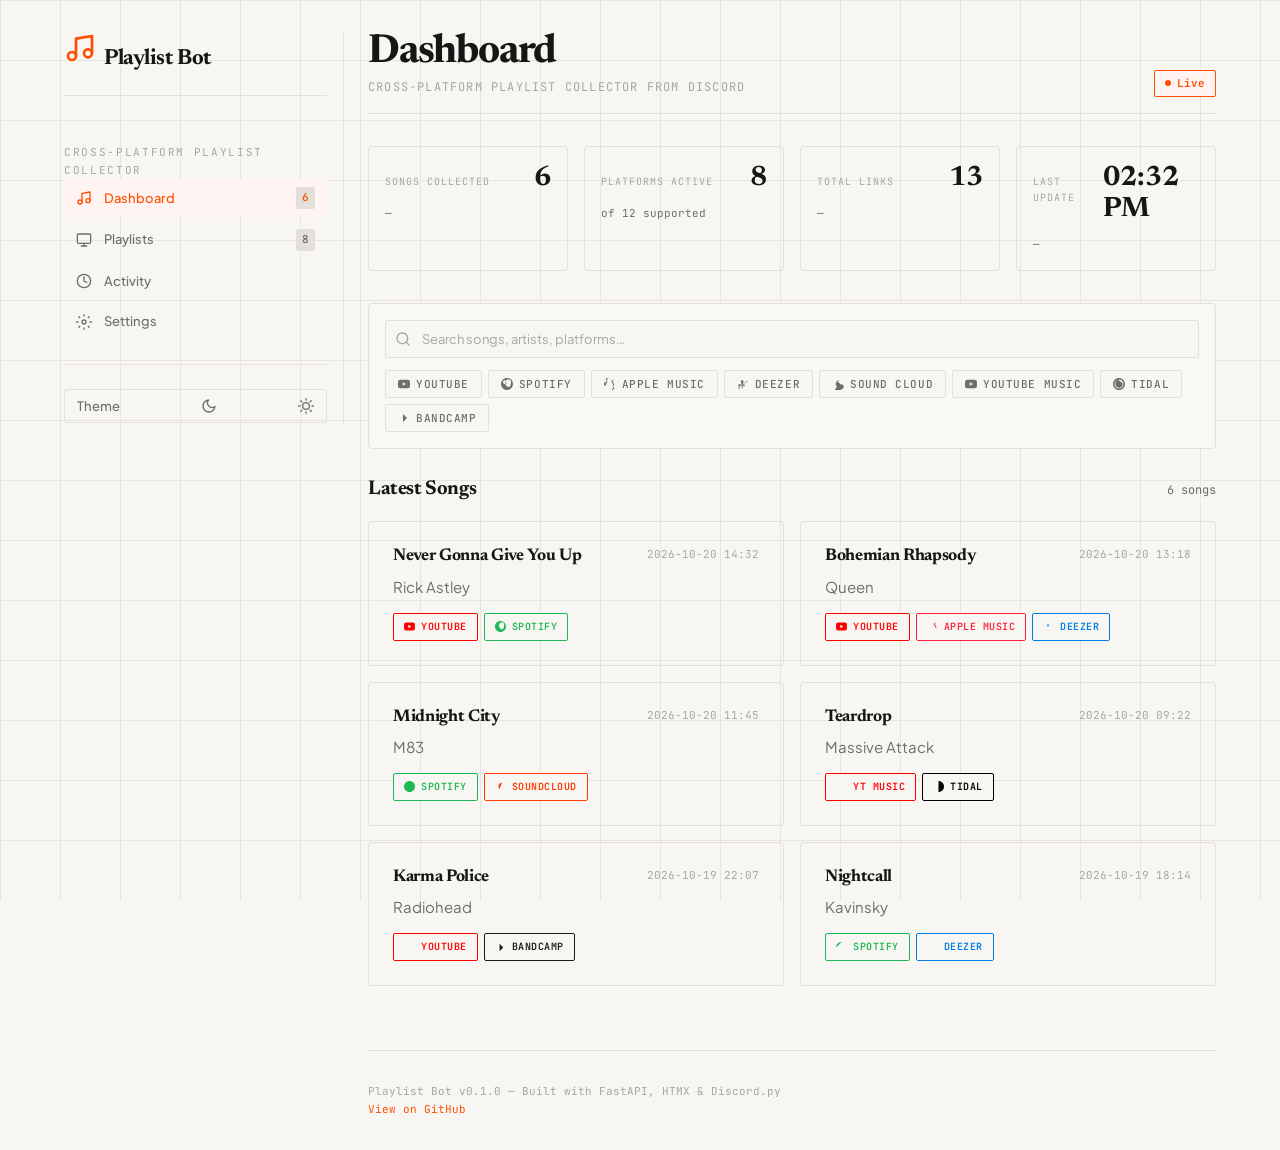
==== demo/index.html @ 893bf094 "Add static demo for GitHub Pages" ====
<!doctype html>
<html lang="en" data-theme="light">
<head>
  <meta charset="utf-8">
  <meta name="viewport" content="width=device-width, initial-scale=1">
  <title>Playlist Bot Dashboard</title>
  <link rel="preconnect" href="https://fonts.googleapis.com">
  <link rel="preconnect" href="https://fonts.gstatic.com" crossorigin>
  <link href="https://fonts.googleapis.com/css2?family=Newsreader:opsz,wght@6..72,400;6..72,700&family=Plus+Jakarta+Sans:wght@400;500;600;700&family=JetBrains+Mono:wght@400;500;600;700&display=swap" rel="stylesheet">
  <link rel="stylesheet" href="style.css">
  <script>
    // Theme persistence — no flash
    (function() {
      const saved = localStorage.getItem('theme');
      const prefersDark = window.matchMedia('(prefers-color-scheme: dark)').matches;
      if (saved === 'dark' || (!saved && prefersDark)) {
        document.documentElement.setAttribute('data-theme', 'dark');
      }
    })();
  </script>
</head>
<body>
  <!-- Exposed hairline grid overlay -->
  <div class="grid-overlay" aria-hidden="true"></div>

  <div class="dashboard">
    <!-- Sidebar — sticky index -->
    <aside class="sidebar" aria-label="Navigation">
      <div class="brand">
        <svg class="brand-logo" viewBox="0 0 24 24" fill="none" stroke="currentColor" stroke-width="2" stroke-linecap="round" stroke-linejoin="round" aria-hidden="true">
          <path d="M9 18V5l12-2v13"/>
          <circle cx="6" cy="18" r="3"/>
          <circle cx="18" cy="16" r="3"/>
        </svg>
        <span class="brand-text">Playlist Bot</span>
      </div>
      <p class="brand-sub">Cross-platform playlist collector</p>

      <nav class="nav-index" aria-label="Main navigation">
        <a href="#" class="nav-item active" aria-current="page">
          <svg class="nav-icon" viewBox="0 0 24 24" fill="none" stroke="currentColor" stroke-width="2" stroke-linecap="round" stroke-linejoin="round" aria-hidden="true">
            <path d="M9 18V5l12-2v13"/>
            <circle cx="6" cy="18" r="3"/>
            <circle cx="18" cy="16" r="3"/>
          </svg>
          <span class="nav-label">Dashboard</span>
          <span class="nav-count" id="nav-count-songs">0</span>
        </a>
        <a href="#" class="nav-item">
          <svg class="nav-icon" viewBox="0 0 24 24" fill="none" stroke="currentColor" stroke-width="2" stroke-linecap="round" stroke-linejoin="round" aria-hidden="true">
            <rect x="2" y="3" width="20" height="14" rx="2"/>
            <path d="M8 21h8"/>
            <path d="M12 17v4"/>
          </svg>
          <span class="nav-label">Playlists</span>
          <span class="nav-count" id="nav-count-playlists">0</span>
        </a>
        <a href="#" class="nav-item">
          <svg class="nav-icon" viewBox="0 0 24 24" fill="none" stroke="currentColor" stroke-width="2" stroke-linecap="round" stroke-linejoin="round" aria-hidden="true">
            <circle cx="12" cy="12" r="10"/>
            <polyline points="12 6 12 12 16 14"/>
          </svg>
          <span class="nav-label">Activity</span>
        </a>
        <a href="#" class="nav-item">
          <svg class="nav-icon" viewBox="0 0 24 24" fill="none" stroke="currentColor" stroke-width="2" stroke-linecap="round" stroke-linejoin="round" aria-hidden="true">
            <circle cx="12" cy="12" r="3"/>
            <path d="M12 1v2M12 21v2M4.22 4.22l1.42 1.42M18.36 18.36l1.42 1.42M1 12h2M21 12h2M4.22 19.78l1.42-1.42M18.36 5.64l1.42-1.42"/>
          </svg>
          <span class="nav-label">Settings</span>
        </a>
      </nav>

      <div class="theme-toggle">
        <button class="theme-toggle-btn" onclick="toggleTheme()" aria-label="Toggle theme">
          <span>Theme</span>
          <svg class="moon-icon" viewBox="0 0 24 24" fill="none" stroke="currentColor" stroke-width="2" stroke-linecap="round" stroke-linejoin="round" aria-hidden="true">
            <path d="M21 12.79A9 9 0 1 1 11.21 3 7 7 0 0 0 21 12.79z"/>
          </svg>
          <svg class="sun-icon" viewBox="0 0 24 24" fill="none" stroke="currentColor" stroke-width="2" stroke-linecap="round" stroke-linejoin="round" aria-hidden="true">
            <circle cx="12" cy="12" r="5"/>
            <line x1="12" y1="1" x2="12" y2="3"/>
            <line x1="12" y1="21" x2="12" y2="23"/>
            <line x1="4.22" y1="4.22" x2="5.64" y2="5.64"/>
            <line x1="18.36" y1="18.36" x2="19.78" y2="19.78"/>
            <line x1="1" y1="12" x2="3" y2="12"/>
            <line x1="21" y1="12" x2="23" y2="12"/>
            <line x1="4.22" y1="19.78" x2="5.64" y2="18.36"/>
            <line x1="18.36" y1="5.64" x2="19.78" y2="4.22"/>
          </svg>
        </button>
      </div>
    </aside>

    <!-- Main content -->
    <main class="main">
      <!-- Header -->
      <header class="header">
        <div class="header-left">
          <h1 class="page-title">Dashboard</h1>
          <p class="page-subtitle">Cross-platform playlist collector from Discord</p>
        </div>
        <div class="header-right">
          <div class="status-dot" id="status-dot">
            <span id="status-text">Live</span>
          </div>
        </div>
      </header>

      <!-- Stats bar -->
      <div class="stats" id="stats-bar">
        <div class="stat-card">
          <div class="stat-row">
            <span class="stat-label">Songs Collected</span>
            <span class="stat-value" id="stat-songs">0</span>
          </div>
          <span class="stat-delta" id="stat-songs-delta">—</span>
        </div>
        <div class="stat-card">
          <div class="stat-row">
            <span class="stat-label">Platforms Active</span>
            <span class="stat-value" id="stat-platforms">0</span>
          </div>
          <span class="stat-delta" id="stat-platforms-delta">of 12 supported</span>
        </div>
        <div class="stat-card">
          <div class="stat-row">
            <span class="stat-label">Total Links</span>
            <span class="stat-value" id="stat-links">0</span>
          </div>
          <span class="stat-delta" id="stat-links-delta">—</span>
        </div>
        <div class="stat-card">
          <div class="stat-row">
            <span class="stat-label">Last Update</span>
            <span class="stat-value" id="stat-last-update">—</span>
          </div>
          <span class="stat-delta" id="stat-uptime">—</span>
        </div>
      </div>

      <!-- Toolbar — search + platform filters -->
      <div class="toolbar" role="search" aria-label="Filter songs">
        <div class="search-wrapper">
          <svg class="search-icon" viewBox="0 0 24 24" fill="none" stroke="currentColor" stroke-width="2" stroke-linecap="round" stroke-linejoin="round" aria-hidden="true">
            <circle cx="11" cy="11" r="8"/>
            <line x1="21" y1="21" x2="16.65" y2="16.65"/>
          </svg>
          <input
            type="search"
            class="search-input"
            placeholder="Search songs, artists, platforms…"
            oninput="filterSearch(this)"
            aria-label="Search songs"
            autocomplete="off"
          >
        </div>
        <div class="filter-chips" id="platform-filter" role="group" aria-label="Filter by platform"></div>
      </div>

      <!-- Songs Section -->
      <section class="songs-section" aria-labelledby="songs-heading">
        <div class="section-head">
          <h2 id="songs-heading" class="section-title">Latest Songs</h2>
          <span class="song-count" id="song-count">Loading…</span>
        </div>

        <div id="songs-grid" class="songs-grid" aria-live="polite">
          <article class="song-card">
            <div class="song-header">
              <div class="song-title-row">
                <span class="song-title">Never Gonna Give You Up</span>
                <time class="song-time">2026-10-20 14:32</time>
              </div>
              <span class="song-artist">Rick Astley</span>
            </div>
            <div class="song-platforms">
              <a href="#" class="platform-badge youtube" data-platform="youtube">
                <svg viewBox="0 0 24 24" fill="currentColor"><path d="M23.498 6.186a3.016 3.016 0 0 0-2.122-2.136C19.505 3.545 12 3.545 12 3.545s-7.505 0-9.377.505A3.017 3.017 0 0 0 .502 6.186C0 7.657 0 12 0 12s0 4.343.502 5.814a3.016 3.016 0 0 0 2.122 2.136C4.495 20.456 12 20.456 12 20.456s7.505 0 9.377-.505a3.015 3.015 0 0 0 2.122-2.136C24 16.343 24 12 24 12s0-4.343-.502-5.814zM9.545 15.568V8.432L15.818 12l-6.273 3.568z"/></svg>
                YouTube
              </a>
              <a href="#" class="platform-badge spotify" data-platform="spotify">
                <svg viewBox="0 0 24 24" fill="currentColor"><path d="M12 0C5.373 0 0 5.373 0 12s5.373 12 12 12 12-5.373 12-12S18.627 0 12 0zm5.521 17.34c-.63.405-1.416.628-2.172.654-.56.018-1.146-.086-1.587-.386-.206-.138-.707-.39-1.029-.57-.705-.39-1.446-.874-1.983-1.416-.65-.655-1.164-1.505-1.5-2.605-.29-1.027-.443-2.09-.443-3.143 0-1.28.146-2.402.45-3.356.526-1.16 1.26-2.072 2.21-2.75.292-.207.6-.385.92-.53.63-.29 1.418-.443 2.165-.443 1.047 0 1.97.16 2.73.472.76.312 1.447.82 1.98 1.54.247.333.427.756.527 1.27.18.98.27 2.05.27 3.187 0 1.197-.098 2.31-.288 3.34-.37 2.017-1.248 3.474-2.53 4.42z"/></svg>
                Spotify
              </a>
            </div>
          </article>

          <article class="song-card">
            <div class="song-header">
              <div class="song-title-row">
                <span class="song-title">Bohemian Rhapsody</span>
                <time class="song-time">2026-10-20 13:18</time>
              </div>
              <span class="song-artist">Queen</span>
            </div>
            <div class="song-platforms">
              <a href="#" class="platform-badge youtube" data-platform="youtube">
                <svg viewBox="0 0 24 24" fill="currentColor"><path d="M23.498 6.186a3.016 3.016 0 0 0-2.122-2.136C19.505 3.545 12 3.545 12 3.545s-7.505 0-9.377.505A3.017 3.017 0 0 0 .502 6.186C0 7.657 0 12 0 12s0 4.343.502 5.814a3.016 3.016 0 0 0 2.122 2.136C4.495 20.456 12 20.456 12 20.456s7.505 0 9.377-.505a3.015 3.015 0 0 0 2.122-2.136C24 16.343 24 12 24 12s0-4.343-.502-5.814zM9.545 15.568V8.432L15.818 12l-6.273 3.568z"/></svg>
                YouTube
              </a>
              <a href="#" class="platform-badge apple_music" data-platform="apple_music">
                <svg viewBox="0 0 24 24" fill="currentColor"><path d="M19.724 4.004c-.306-.503-.834-.66-1.36-.36l-3.4 2.034a.77.77 0 0 0-.28.906l4.168 8.332c.203.41.728.553 1.14.307a1.62 1.62 0 0 0 .62-1.85l-3.44-6.883c-.14-.286-.477-.38-.76-.202z"/></svg>
                Apple Music
              </a>
              <a href="#" class="platform-badge deezer" data-platform="deezer">
                <svg viewBox="0 0 24 24" fill="currentColor"><path d="M9.134 11.265v-3.884h3.63v3.884h-3.63z"/></svg>
                Deezer
              </a>
            </div>
          </article>

          <article class="song-card">
            <div class="song-header">
              <div class="song-title-row">
                <span class="song-title">Midnight City</span>
                <time class="song-time">2026-10-20 11:45</time>
              </div>
              <span class="song-artist">M83</span>
            </div>
            <div class="song-platforms">
              <a href="#" class="platform-badge spotify" data-platform="spotify">
                <svg viewBox="0 0 24 24" fill="currentColor"><path d="M12 0C5.373 0 0 5.373 0 12s5.373 12 12 12 12-5.373 12-12S18.627 0 12 0z"/></svg>
                Spotify
              </a>
              <a href="#" class="platform-badge sound_cloud" data-platform="sound_cloud">
                <svg viewBox="0 0 24 24" fill="currentColor"><path d="M15.014 4.024c-4.54 0-7.51 3.656-7.51 7.988 0 2.24.967 4.184 2.492 5.604z"/></svg>
                SoundCloud
              </a>
            </div>
          </article>

          <article class="song-card">
            <div class="song-header">
              <div class="song-title-row">
                <span class="song-title">Teardrop</span>
                <time class="song-time">2026-10-20 09:22</time>
              </div>
              <span class="song-artist">Massive Attack</span>
            </div>
            <div class="song-platforms">
              <a href="#" class="platform-badge youtube_music" data-platform="youtube_music">
                <svg viewBox="0 0 24 24" fill="currentColor"><path d="M23.498 6.186a3.016 3.016 0 0 0-2.122-2.136z"/></svg>
                YT Music
              </a>
              <a href="#" class="platform-badge tidal" data-platform="tidal">
                <svg viewBox="0 0 24 24" fill="currentColor"><path d="M12 24c6.627 0 12-5.373 12-12S18.627 0 12 0z"/></svg>
                Tidal
              </a>
            </div>
          </article>

          <article class="song-card">
            <div class="song-header">
              <div class="song-title-row">
                <span class="song-title">Karma Police</span>
                <time class="song-time">2026-10-19 22:07</time>
              </div>
              <span class="song-artist">Radiohead</span>
            </div>
            <div class="song-platforms">
              <a href="#" class="platform-badge youtube" data-platform="youtube">
                <svg viewBox="0 0 24 24" fill="currentColor"><path d="M23.498 6.186a3.016 3.016 0 0 0-2.122-2.136z"/></svg>
                YouTube
              </a>
              <a href="#" class="platform-badge bandcamp" data-platform="bandcamp">
                <svg viewBox="0 0 24 24" fill="currentColor"><path d="M10 4v16l8-8z"/></svg>
                Bandcamp
              </a>
            </div>
          </article>

          <article class="song-card">
            <div class="song-header">
              <div class="song-title-row">
                <span class="song-title">Nightcall</span>
                <time class="song-time">2026-10-19 18:14</time>
              </div>
              <span class="song-artist">Kavinsky</span>
            </div>
            <div class="song-platforms">
              <a href="#" class="platform-badge spotify" data-platform="spotify">
                <svg viewBox="0 0 24 24" fill="currentColor"><path d="M12 0C5.373 0 0 5.373 0 12z"/></svg>
                Spotify
              </a>
              <a href="#" class="platform-badge deezer" data-platform="deezer">
                <svg viewBox="0 0 24 24" fill="currentColor"><path d="M9.134 11.265z"/></svg>
                Deezer
              </a>
            </div>
          </article>
        </div>

        <div id="empty-state" class="empty-state" aria-hidden="true">
          <svg viewBox="0 0 24 24" fill="none" stroke="currentColor" stroke-width="1.5" stroke-linecap="round" stroke-linejoin="round" aria-hidden="true">
            <path d="M9 18V5l12-2v13"/>
            <circle cx="6" cy="18" r="3"/>
            <circle cx="18" cy="16" r="3"/>
          </svg>
          <h3>No songs yet</h3>
          <p>Send a music link in Discord and the bot will pick it up.</p>
        </div>
      </section>

      <footer class="footer">
        <p>Playlist Bot v0.1.0 — Built with FastAPI, HTMX & Discord.py</p>
        <p><a href="https://github.com/ilgmars/playlist-bot" target="_blank" rel="noopener">View on GitHub</a></p>
      </footer>
    </main>
  </div>

  <!-- Exposed hairline grid overlay -->
  <div class="grid-overlay" aria-hidden="true"></div>

  <!-- Inline scripts for interactivity -->
  <script>
    // ===== Theme handling =====
    function toggleTheme() {
      const html = document.documentElement;
      const current = html.getAttribute('data-theme');
      const next = current === 'dark' ? 'light' : 'dark';
      html.setAttribute('data-theme', next);
      localStorage.setItem('theme', next);
      updateStatusDot();
    }

    function updateStatusDot() {
      const dot = document.getElementById('status-dot');
      const text = document.getElementById('status-text');
      if (dot && text) {
        const isDark = document.documentElement.getAttribute('data-theme') === 'dark';
        text.textContent = isDark ? 'Dark' : 'Live';
      }
    }

    // ===== Stats & UI state =====
    function updateStats() {
      const visibleCards = document.querySelectorAll('#songs-grid .song-card:not([style*="display: none"])');
      const allCards = document.querySelectorAll('#songs-grid .song-card');

      // Songs count
      const songsEl = document.getElementById('stat-songs');
      const countEl = document.getElementById('song-count');
      if (songsEl) songsEl.textContent = visibleCards.length;
      if (countEl) {
        countEl.textContent = `${visibleCards.length} song${visibleCards.length !== 1 ? 's' : ''}${visibleCards.length !== allCards.length ? ` (of ${allCards.length})` : ''}`;
      }

      // Platforms count
      const platformSet = new Set();
      let linkCount = 0;
      visibleCards.forEach(card => {
        card.querySelectorAll('.platform-badge').forEach(badge => {
          platformSet.add(badge.dataset.platform);
          linkCount++;
        });
      });
      const platformsEl = document.getElementById('stat-platforms');
      const linksEl = document.getElementById('stat-links');
      if (platformsEl) platformsEl.textContent = platformSet.size;
      if (linksEl) linksEl.textContent = linkCount;

      // Nav counts
      const navSongs = document.getElementById('nav-count-songs');
      const navPlaylists = document.getElementById('nav-count-playlists');
      if (navSongs) navSongs.textContent = allCards.length;
      if (navPlaylists) navPlaylists.textContent = platformSet.size;

      // Last update
      const times = Array.from(visibleCards).map(card => {
        const timeEl = card.querySelector('.song-time');
        return timeEl ? new Date(timeEl.textContent) : null;
      }).filter(Boolean);
      if (times.length > 0) {
        const latest = new Date(Math.max(...times.map(t => t.getTime())));
        const lastEl = document.getElementById('stat-last-update');
        if (lastEl) {
          lastEl.textContent = latest.toLocaleTimeString([], { hour: '2-digit', minute: '2-digit' });
        }
      }
    }

    function updatePlatformFilters() {
      const platformSet = new Set();
      document.querySelectorAll('#songs-grid .platform-badge').forEach(badge => {
        platformSet.add(badge.dataset.platform);
      });

      const container = document.getElementById('platform-filter');
      container.innerHTML = '';

      // Platform icons
      const icons = {
        youtube: '<svg viewBox="0 0 24 24" fill="currentColor"><path d="M23.498 6.186a3.016 3.016 0 0 0-2.122-2.136C19.505 3.545 12 3.545 12 3.545s-7.505 0-9.377.505A3.017 3.017 0 0 0 .502 6.186C0 7.657 0 12 0 12s0 4.343.502 5.814a3.016 3.016 0 0 0 2.122 2.136C4.495 20.456 12 20.456 12 20.456s7.505 0 9.377-.505a3.015 3.015 0 0 0 2.122-2.136C24 16.343 24 12 24 12s0-4.343-.502-5.814zM9.545 15.568V8.432L15.818 12l-6.273 3.568z"/></svg>',
        youtube_music: '<svg viewBox="0 0 24 24" fill="currentColor"><path d="M23.498 6.186a3.016 3.016 0 0 0-2.122-2.136C19.505 3.545 12 3.545 12 3.545s-7.505 0-9.377.505A3.017 3.017 0 0 0 .502 6.186C0 7.657 0 12 0 12s0 4.343.502 5.814a3.016 3.016 0 0 0 2.122 2.136C4.495 20.456 12 20.456 12 20.456s7.505 0 9.377-.505a3.015 3.015 0 0 0 2.122-2.136C24 16.343 24 12 24 12s0-4.343-.502-5.814zM9.545 15.568V8.432L15.818 12l-6.273 3.568z"/></svg>',
        spotify: '<svg viewBox="0 0 24 24" fill="currentColor"><path d="M12 0C5.373 0 0 5.373 0 12s5.373 12 12 12 12-5.373 12-12S18.627 0 12 0zm5.521 17.34c-.63.405-1.416.628-2.172.654-.56.018-1.146-.086-1.587-.386-.206-.138-.707-.39-1.029-.57-.705-.39-1.446-.874-1.983-1.416-.65-.655-1.164-1.505-1.5-2.605-.29-1.027-.443-2.09-.443-3.143 0-1.28.146-2.402.45-3.356.526-1.16 1.26-2.072 2.21-2.75.292-.207.6-.385.92-.53.63-.29 1.418-.443 2.165-.443 1.047 0 1.97.16 2.73.472.76.312 1.447.82 1.98 1.54.247.333.427.756.527 1.27.18.98.27 2.05.27 3.187 0 1.197-.098 2.31-.288 3.34-.37 2.017-1.248 3.474-2.53 4.42zm-6.447-5.982c-.55.43-1.022.728-1.35.952a2.284 2.284 0 0 1-1.252.205 2.833 2.833 0 0 1-1.24-.202 2.456 2.456 0 0 1-1.357-.927c-.68-.56-1.25-1.322-1.707-2.262-.14-.29-.222-.61-.222-.956 0-.787.133-1.47.383-2.06.28-.554.75-1.004 1.42-1.333.497-.243 1.032-.37 1.607-.37.707 0 1.307.182 1.68.53.38.34.662.82.84 1.42.18.61.27 1.32.27 2.14 0 .82-.09 1.53-.27 2.14z"/></svg>',
        apple_music: '<svg viewBox="0 0 24 24" fill="currentColor"><path d="M19.724 4.004c-.306-.503-.834-.66-1.36-.36l-3.4 2.034a.77.77 0 0 0-.28.906l4.168 8.332c.203.41.728.553 1.14.307a1.62 1.62 0 0 0 .62-1.85l-3.44-6.883c-.14-.286-.477-.38-.76-.202zm-14.44 0C3.98 4.004 3.46 4.17 3.15 4.47l-4.17 8.332a.807.807 0 0 0 .28.906l3.4 2.033c.52.306 1.048.14 1.36-.36a1.62 1.62 0 0 0-.62-1.85l3.44-6.882c.14-.286.477-.38.76-.2zm11.953 10.026l3.44 6.883c.134.278-.194.615-.476.76a1.62 1.62 0 0 1-1.14.306l-4.168 8.332c-.47.278-1.12.13-1.52-.304a.77.77 0 0 1-.28-.906l4.17-8.333c.204-.41.72-.55 1.14-.306zm-11.953 0l-3.44-6.883c-.13-.27-.47-.38-.76-.2a1.62 1.62 0 0 1 1.14-.306l4.168-8.332c.467-.277 1.12-.13 1.52.304a.77.77 0 0 1 .28.906l-4.17 8.333c-.203.41-.73.55-1.14.306z"/></svg>',
        sound_cloud: '<svg viewBox="0 0 24 24" fill="currentColor"><path d="M15.014 4.024c-4.54 0-7.51 3.656-7.51 7.988 0 2.24.967 4.184 2.492 5.604-1.695 1.887-3.875 4.484-3.875 6.905 0 2.7 2.12 4.82 5.66 4.82s5.66-2.12 5.66-4.82c0-2.136-1.882-4.43-3.718-6.495 1.375-1.42 2.365-3.18 2.365-5.118 0-2.678-2.12-4.85-5.67-4.85M18.28 12.36c-2.79 0-5.078 2.33-5.078 5.2 0 2.86 2.28 5.19 5.078 5.19s5.08-2.33 5.08-5.2c0-2.87-2.29-5.2-5.08-5.2z"/></svg>',
        bandcamp: '<svg viewBox="0 0 24 24" fill="currentColor"><path d="M10 4v16l8-8z"/></svg>',
        deezer: '<svg viewBox="0 0 24 24" fill="currentColor"><path d="M9.134 11.265v-3.884h3.63v3.884h-3.63zm1.174 5.035v-3.788h3.57v3.788h-3.57zm4.04-10.07h-1.722c-.69 0-1.303.57-1.303 1.276 0 .72.63 1.29 1.28 1.29.633 0 1.155-.54 1.155-1.303v-1.26h2.045v6.782h-1.682v-3.685h-.137c-.043.59-.52 1.038-1.22 1.038-.78 0-1.297-.54-1.297-1.22v-1.156h-1.44v6.782h-1.69v-6.782h-1.15v-1.156h1.15v-2.21h3.51v2.21h1.15v1.156h-1.15v1.15c0 .667.57 1.22 1.297 1.22.643 0 1.145-.51 1.212-1.038h.157v3.685h1.682v-6.782h2.045v1.26c0 .707.54 1.29 1.193 1.29.61 0 1.23-.57 1.29-1.3 0-.733-.53-1.29-1.28-1.29h-1.72zm-6.575 11.94c-.675 0-1.28-.54-1.28-1.22v-1.156h-1.44v6.782h-1.69v-6.782h-1.15v-1.156h1.15v-2.21h3.51v2.21h1.15v1.156h-1.15v1.15c0 .667.57 1.22 1.297 1.22.643 0 1.145-.51 1.212-1.038h.157v3.685h1.682v-6.782h2.045v1.26c0 .707.54 1.29 1.193 1.29.61 0 1.23-.57 1.29-1.3 0-.733-.53-1.29-1.28-1.29h-1.72zm-6.575 11.94c-.675 0-1.28-.54-1.28-1.22v-1.156h-1.44v6.782h-1.69v-6.782h-1.15v-1.156h1.15v-2.21h3.51v2.21h1.15v1.156h-1.15v1.15c0 .667.57 1.22 1.297 1.22.643 0 1.145-.51 1.212-1.038h.157v3.685h1.682v-6.782h2.045v1.26c0 .707.54 1.29 1.193 1.29.61 0 1.23-.57 1.29-1.3 0-.733-.53-1.29-1.28-1.29h-1.72zm-6.575 11.94c-.675 0-1.28-.54-1.28-1.22v-1.156h-1.44v6.782h-1.69v-6.782h-1.15v-1.156h1.15v-2.21h3.51v2.21h1.15v1.156h-1.15v1.15c0 .667.57 1.22 1.297 1.22.643 0 1.145-.51 1.212-1.038h.157v3.685h1.682v-6.782h2.045v1.26c0 .707.54 1.29 1.193 1.29.61 0 1.23-.57 1.29-1.3 0-.733-.53-1.29-1.28-1.29h-1.72zm-6.575 11.94c-.675 0-1.28-.54-1.28-1.22v-1.156h-1.44v6.782h-1.69v-6.782h-1.15v-1.156h1.15v-2.21h3.51v2.21h1.15v1.156h-1.15v1.15c0 .667.57 1.22 1.297 1.22.643 0 1.145-.51 1.212-1.038h.157v3.685h1.682v-6.782h2.045v1.26c0 .707.54 1.29 1.193 1.29.61 0 1.23-.57 1.29-1.3 0-.733-.53-1.29-1.28-1.29h-1.72z"/></svg>',
        tidal: '<svg viewBox="0 0 24 24" fill="currentColor"><path d="M12 24c6.627 0 12-5.373 12-12S18.627 0 12 0 0 5.373 0 12s5.373 12 12 12zm-1.25-13.5c0 1.542-1.25 2.8-2.75 2.8s-2.75-1.258-2.75-2.8 1.25-2.8 2.75-2.8 2.75 1.258 2.75 2.8zM12 3c4.963 0 9 4.037 9 9s-4.037 9-9 9-9-4.037-9-9 4.037-9 9-9zm0 1.5c-4.136 0 7.5 3.364 7.5 7.5s-3.364 7.5-7.5 7.5S4.5 15.136 4.5 11S7.864 3 12 3z"/></svg>',
        amazon_music: '<svg viewBox="0 0 24 24" fill="currentColor"><path d="M21.22 4.86c.6-.33.9-.97.78-1.57-.12-.6-.62-1.08-1.2-.93l-9 2.5c-.47.13-.84.5-.98 1-.14.49-.06 1.06.28 1.4l12.2 9.2c.53.4.47 1.22-.1 1.6l-2.5 2.8c-.5.5-1.28.5-1.78 0l-1.8-2c-.6-.6-1.58-.42-2.05.22l-9.5 9.5c-.5.5-1.2.8-1.86.55-.66-.26-1.1-.92-1.1-1.58V4.4c0-.5.4-1 .9-1h15.8c.5 0 1.03.22 1.42.66z"/></svg>',
        qobuz: '<svg viewBox="0 0 24 24" fill="currentColor"><path d="M21.6 3.2H2.4C1.4 3.2.6 4 .6 5v14c0 1.2.8 2 1.8 2h19.2c1 0 1.8-.8 1.8-2V5c0-1-.8-1.8-1.8-1.8zm-1 16.5H3.4V5.5h17.2v14.2zm-2-5.6c0 .7-.5 1.2-1.2 1.2H4.6c-.7 0-1.2-.5-1.2-1.2V11c0-.7.5-1.2 1.2-1.2h13.2c.7 0 1.2.5 1.2 1.2v3.1z"/></svg>',
        napster: '<svg viewBox="0 0 24 24" fill="currentColor"><path d="M12 2C6.48 2 2 6.48 2 12s4.48 10 10 10 10-4.48 10-10S17.52 2 12 2zm0 18c-4.41 0-8-3.59-8-8s3.59-8 8-8 8 3.59 8 8-3.59 8-8 8zm0-15.5c-3.03 0-5.5 2.47-5.5 5.5s2.47 5.5 5.5 5.5 5.5-2.47 5.5-5.5-2.47-5.5-5.5-5.5z"/></svg>',
        pandora: '<svg viewBox="0 0 24 24" fill="currentColor"><path d="M12 0C5.37 0 0 5.37 0 12s5.37 12 12 12 12-5.37 12-12S18.63 0 12 0zm6.92 17.47c-.7.7-1.67.95-2.72.7-.52-.1-1.04-.1-1.57-.1-.97 0-1.77.1-2.4.4l-.07-.03c-1.1-.54-2.24-.68-3.35-.68-2.57 0-4.4 2.27-4.4 4.94 0 1.13.38 2.09.83 2.67.32.38.7.64 1.13.83.96.4 2.04.63 3.14.68.54 0 .96-.08 1.23-.22.15-.08.26-.19.36-.32l.07-.08c.34-.34.47-.83.38-1.39-.17-1.07-.23-2.1-.1-2.87.28-1.63.77-2.9 1.7-3.95 1.54-1.7 3.56-2.6 5.58-2.6 1.8 0 3.12.7 3.98 1.46.67.58 1.17 1.22 1.34 1.87.18.65.1 1.43-.1 2.18zm-8.92-5.37c-.43-1.1-.5-2.57-.1-3.92.4-1.3 1.23-2.25 2.57-2.84 1.43-.6 3.3-.6 5.03-.2 1.15.3 2.22.9 3.15 2 .74.88 1.14 1.9.97 2.97-.2 1.13-.75 1.95-1.68 2.4-1.54.75-3.7.67-5.14-.07-1.06-.57-1.85-1.43-2.15-2.4-.27-.9-.23-1.9.04-2.6.27-.62.72-1.1 1.27-1.4.3-.17.58-.22.84-.22.43 0 .8.1 1.1.23.58.26.82.78.7 1.36-.3.6-1.1.9-1.93.9-1.8 0-3.1-1.8-3.2-3.3-.03-1.45.8-2.5 2-3.07zm7.73 14.94c-.85 1.04-1.87 1.45-2.72 1.45-1.2 0-2.12-.72-2.32-1.8-.08-.42-.06-.83.07-1.27.12-.44.35-.85.65-1.23.4-.47.92-.85 1.53-.94.55-.08 1.04.04 1.37.3.26.2.4.5.44.88-.03.3-.17.6-.45.8-.57.3-1.2.5-1.9.5zm-1.8-3.92c-.72-.05-1.37-.48-1.77-1.2-.33-.6-.4-1.4-.25-2.3.18-1.04.7-1.97 1.75-2.5.55-.27 1.13-.3 1.68-.2.62.1 1.2.4 1.7 1.07.5.67.7 1.57.55 2.47-.05.3-.2.57-.57.65-.68.15-1.4.05-1.98-.08z"/></svg>',
      };

      platformSet.forEach(platform => {
        const icon = icons[platform] || '<svg viewBox="0 0 24 24" fill="currentColor"><circle cx="12" cy="12" r="10"/></svg>';
        const btn = document.createElement('button');
        btn.type = 'button';
        btn.className = 'filter-chip';
        btn.dataset.platform = platform;
        btn.onclick = (e) => filterPlatform(e.target.closest('.filter-chip'), platform);
        btn.innerHTML = `${icon}<span>${platform.replace('_', ' ')}</span>`;
        container.appendChild(btn);
      });
    }

    function updateEmptyState() {
      const cards = document.querySelectorAll('#songs-grid .song-card:not([style*="display: none"])');
      const emptyState = document.getElementById('empty-state');
      const songsGrid = document.getElementById('songs-grid');

      if (cards.length === 0) {
        emptyState.style.display = 'block';
        emptyState.setAttribute('aria-hidden', 'false');
        songsGrid.style.display = 'none';
      } else {
        emptyState.style.display = 'none';
        songsGrid.style.display = 'grid';
      }
    }

    function filterPlatform(btn, platform) {
      const isActive = btn.classList.toggle('active');
      const cards = document.querySelectorAll('#songs-grid .song-card');

      const activeFilters = Array.from(document.querySelectorAll('.filter-chip.active'))
        .map(b => b.dataset.platform);

      cards.forEach(card => {
        if (activeFilters.length === 0) {
          card.style.display = 'flex';
          return;
        }

        const cardPlatforms = Array.from(card.querySelectorAll('.platform-badge'))
          .map(b => b.dataset.platform);

        const hasMatch = cardPlatforms.some(p => activeFilters.includes(p));
        card.style.display = hasMatch ? 'flex' : 'none';
      });

      updateEmptyState();
    }

    function filterSearch(input) {
      const query = input.value.toLowerCase().trim();
      const cards = document.querySelectorAll('#songs-grid .song-card');

      cards.forEach(card => {
        if (!query) {
          card.style.display = 'flex';
          return;
        }

        const title = card.querySelector('.song-title')?.textContent.toLowerCase() || '';
        const artist = card.querySelector('.song-artist')?.textContent.toLowerCase() || '';
        const platforms = Array.from(card.querySelectorAll('.platform-badge'))
          .map(b => b.dataset.platform).join(' ');

        const haystack = title + ' ' + artist + ' ' + platforms;
        card.style.display = haystack.includes(query) ? 'flex' : 'none';
      });

      updateEmptyState();
    }

    // Initialize on DOM ready
    document.addEventListener('DOMContentLoaded', () => {
      updateStatusDot();
      updateStats();
      updatePlatformFilters();
      updateEmptyState();
    });
  </script>
</body>
</html>
---- demo/style.css ----
/* Playlist Bot — High-Craft Editorial Utility
   Inspired by Stripe Press, Teenage Engineering, Are.na
   Palette: Warm off-white #F7F6F2, Charcoal #161615, Stone #6E6D68, Accent #FF4F00 (International Orange)
*/

:root {
  /* Color system — warm editorial */
  --bg: #F7F6F2;
  --bg-elevated: #FAF8F5;
  --fg: #161615;
  --fg-muted: #6E6D68;
  --fg-subtle: #A8A6A0;
  --accent: #FF4F00;
  --accent-hover: #E84600;
  --accent-subtle: #FFF4F1;
  --border: #E2E0D8;
  --border-strong: #D4D2C9;
  --focus: #FF4F00;

  /* Typography */
  --font-display: 'Newsreader', 'Instrument Serif', Georgia, serif;
  --font-ui: 'Plus Jakarta Sans', 'Inter', -apple-system, BlinkMacSystemFont, sans-serif;
  --font-mono: 'JetBrains Mono', 'Fira Code', monospace;

  /* Spacing scale */
  --space-1: 4px;
  --space-2: 8px;
  --space-3: 12px;
  --space-4: 16px;
  --space-5: 24px;
  --space-6: 32px;
  --space-7: 48px;
  --space-8: 64px;

  /* Layout */
  --col-gap: 24px;
  --sidebar-w: 280px;
  --max-w: 1200px;

  /* Corners — sharp, tactile */
  --radius-sm: 2px;
  --radius-md: 4px;
  --radius-lg: 6px;

  /* Transitions — snappy, not bouncy */
  --ease: cubic-bezier(0.25, 0.46, 0.45, 0.94);
  --fast: 120ms;
  --normal: 200ms;

  /* Shadows — none, use borders instead */
  --shadow-none: none;
}

/* Dark mode — warm carbon, not pure black */
[data-theme="dark"] {
  --bg: #111315;
  --bg-elevated: #181A1D;
  --fg: #F2F0EB;
  --fg-muted: #9A9892;
  --fg-subtle: #6A6863;
  --accent: #FF6B2B;
  --accent-hover: #FF854D;
  --accent-subtle: #3D2A1F;
  --border: #2A2C2E;
  --border-strong: #3A3C3E;
  --focus: #FF6B2B;
}

/* Reset */
*, *::before, *::after { box-sizing: border-box; margin: 0; padding: 0; }

html { font-size: 16px; -webkit-font-smoothing: antialiased; -moz-osx-font-smoothing: grayscale; }

body {
  font-family: var(--font-ui);
  background: var(--bg);
  color: var(--fg);
  line-height: 1.6;
  min-height: 100vh;
  font-feature-settings: "cv02", "cv03", "cv04", "cv11";
}

/* Exposed grid — hairline dividers */
.grid-overlay {
  position: fixed;
  inset: 0;
  pointer-events: none;
  z-index: -1;
  background-image: 
    linear-gradient(var(--border) 1px, transparent 1px),
    linear-gradient(90deg, var(--border) 1px, transparent 1px);
  background-size: 60px 60px;
  opacity: 0.5;
}

[data-theme="dark"] .grid-overlay { opacity: 0.3; }

/* Focus visible — accessible but restrained */
*:focus-visible {
  outline: 2px solid var(--focus);
  outline-offset: 2px;
  border-radius: var(--radius-sm);
}

/* Scrollbar */
::-webkit-scrollbar { width: 8px; height: 8px; }
::-webkit-scrollbar-track { background: transparent; }
::-webkit-scrollbar-thumb { background: var(--border-strong); border-radius: 2px; border: none; }
::-webkit-scrollbar-thumb:hover { background: var(--fg-muted); }

/* Layout — asymmetric 12-col: 4 col sidebar, 8 col main */
.dashboard {
  display: grid;
  grid-template-columns: var(--sidebar-w) 1fr;
  gap: var(--col-gap);
  max-width: var(--max-w);
  margin: 0 auto;
  padding: var(--space-6) var(--space-5);
  min-height: 100vh;
}

@media (max-width: 900px) {
  .dashboard { grid-template-columns: 1fr; }
}

/* Sidebar — sticky index */
.sidebar {
  position: sticky;
  top: var(--space-6);
  height: fit-content;
  max-height: calc(100vh - var(--space-6) * 2);
  overflow-y: auto;
  padding-right: var(--space-4);
  border-right: 1px solid var(--border);
}

@media (max-width: 900px) {
  .sidebar { position: static; border-right: none; border-bottom: 1px solid var(--border); padding: 0 0 var(--space-4); max-height: none; }
}

/* Brand mark */
.brand {
  display: flex;
  align-items: baseline;
  gap: var(--space-2);
  margin-bottom: var(--space-7);
  padding-bottom: var(--space-5);
  border-bottom: 1px solid var(--border);
}

.brand-logo {
  width: 32px;
  height: 32px;
  color: var(--accent);
  flex-shrink: 0;
}

.brand-text {
  font-family: var(--font-display);
  font-size: clamp(1.125rem, 2.5vw, 1.375rem);
  font-weight: 700;
  letter-spacing: -0.02em;
  line-height: 1.1;
  color: var(--fg);
}

.brand-sub {
  font-family: var(--font-mono);
  font-size: 11px;
  text-transform: uppercase;
  letter-spacing: 0.15em;
  color: var(--fg-subtle);
  margin-top: 2px;
}

/* Navigation index */
.nav-index {
  display: flex;
  flex-direction: column;
  gap: var(--space-1);
}

.nav-item {
  display: flex;
  align-items: center;
  gap: var(--space-3);
  padding: var(--space-2) var(--space-3);
  color: var(--fg-muted);
  text-decoration: none;
  font-size: 13px;
  font-weight: 500;
  border-radius: var(--radius-sm);
  transition: color var(--fast), background var(--fast);
}

.nav-item:hover { color: var(--fg); background: var(--accent-subtle); }
.nav-item.active { color: var(--accent); background: var(--accent-subtle); }

.nav-icon { width: 16px; height: 16px; flex-shrink: 0; }
.nav-label { flex: 1; }
.nav-count {
  font-family: var(--font-mono);
  font-size: 11px;
  font-variant-numeric: tabular-nums;
  padding: 2px 6px;
  background: var(--border);
  border-radius: var(--radius-sm);
}

/* Theme toggle in sidebar */
.theme-toggle {
  margin-top: var(--space-5);
  padding-top: var(--space-5);
  border-top: 1px solid var(--border);
}

.theme-toggle-btn {
  width: 100%;
  display: flex;
  align-items: center;
  justify-content: space-between;
  padding: var(--space-2) var(--space-3);
  background: transparent;
  border: 1px solid var(--border);
  border-radius: var(--radius-sm);
  color: var(--fg-muted);
  font-family: var(--font-ui);
  font-size: 13px;
  font-weight: 500;
  cursor: pointer;
  transition: all var(--fast);
}

.theme-toggle-btn:hover {
  border-color: var(--accent);
  color: var(--accent);
  background: var(--accent-subtle);
}

.theme-toggle-btn svg { width: 16px; height: 16px; flex-shrink: 0; }

/* Main content */
.main { min-width: 0; }

/* Header */
.header {
  display: flex;
  align-items: flex-end;
  justify-content: space-between;
  gap: var(--space-4);
  margin-bottom: var(--space-6);
  padding-bottom: var(--space-4);
  border-bottom: 1px solid var(--border);
  flex-wrap: wrap;
}

.header-left { display: flex; flex-direction: column; gap: var(--space-1); }

.page-title {
  font-family: var(--font-display);
  font-size: clamp(1.75rem, 3.5vw, 2.5rem);
  font-weight: 700;
  letter-spacing: -0.03em;
  line-height: 1.05;
  color: var(--fg);
}

.page-subtitle {
  font-family: var(--font-mono);
  font-size: 12px;
  text-transform: uppercase;
  letter-spacing: 0.1em;
  color: var(--fg-subtle);
}

.header-right { display: flex; align-items: center; gap: var(--space-3); }

/* Status indicator */
.status-dot {
  display: inline-flex;
  align-items: center;
  gap: 6px;
  padding: 4px 10px;
  background: var(--accent-subtle);
  border: 1px solid var(--accent);
  border-radius: var(--radius-sm);
  font-family: var(--font-mono);
  font-size: 11px;
  font-weight: 600;
  color: var(--accent);
}

.status-dot::before {
  content: "";
  width: 6px;
  height: 6px;
  border-radius: 50%;
  background: var(--accent);
  animation: pulse 2s ease-in-out infinite;
}

@keyframes pulse { 0%, 100% { opacity: 1; } 50% { opacity: 0.4; } }

/* Stats bar — horizontal cards */
.stats {
  display: grid;
  grid-template-columns: repeat(auto-fit, minmax(180px, 1fr));
  gap: var(--space-4);
  margin-bottom: var(--space-6);
}

.stat-card {
  padding: var(--space-4);
  border: 1px solid var(--border);
  border-radius: var(--radius-md);
  transition: border-color var(--fast), background var(--fast);
}

.stat-card:hover { border-color: var(--border-strong); background: var(--bg-elevated); }

.stat-row {
  display: flex;
  align-items: baseline;
  justify-content: space-between;
  gap: var(--space-3);
  margin-bottom: var(--space-1);
}

.stat-label {
  font-family: var(--font-mono);
  font-size: 10px;
  text-transform: uppercase;
  letter-spacing: 0.1em;
  color: var(--fg-subtle);
}

.stat-value {
  font-family: var(--font-display);
  font-size: 1.75rem;
  font-weight: 700;
  font-variant-numeric: tabular-nums;
  line-height: 1.1;
  color: var(--fg);
}

.stat-delta {
  font-family: var(--font-mono);
  font-size: 11px;
  font-variant-numeric: tabular-nums;
  color: var(--fg-muted);
}

/* Toolbar — search + platform filters */
.toolbar {
  display: flex;
  align-items: center;
  gap: var(--space-3);
  flex-wrap: wrap;
  margin-bottom: var(--space-5);
  padding: var(--space-4);
  border: 1px solid var(--border);
  border-radius: var(--radius-md);
  background: var(--bg-elevated);
}

.search-wrapper { flex: 1; min-width: 240px; position: relative; }

.search-input {
  width: 100%;
  padding: 10px 14px 10px 36px;
  border: 1px solid var(--border);
  border-radius: var(--radius-sm);
  background: var(--bg);
  color: var(--fg);
  font-family: var(--font-ui);
  font-size: 13px;
  transition: border-color var(--fast), box-shadow var(--fast);
}

.search-input::placeholder { color: var(--fg-subtle); }

.search-input:focus {
  border-color: var(--accent);
  box-shadow: 0 0 0 2px var(--accent-subtle);
  outline: none;
}

.search-icon {
  position: absolute;
  left: 10px;
  top: 50%;
  transform: translateY(-50%);
  width: 16px;
  height: 16px;
  color: var(--fg-subtle);
  pointer-events: none;
}

.filter-chips { display: flex; flex-wrap: wrap; gap: 6px; }

.filter-chip {
  display: inline-flex;
  align-items: center;
  gap: 6px;
  padding: 6px 12px;
  border: 1px solid var(--border);
  border-radius: var(--radius-sm);
  background: var(--bg);
  color: var(--fg-muted);
  font-family: var(--font-mono);
  font-size: 11px;
  font-weight: 500;
  text-transform: uppercase;
  letter-spacing: 0.05em;
  cursor: pointer;
  transition: all var(--fast);
  white-space: nowrap;
}

.filter-chip:hover { border-color: var(--accent); color: var(--accent); }

.filter-chip.active {
  border-color: var(--accent);
  background: var(--accent);
  color: #fff;
}

.filter-chip svg { width: 12px; height: 12px; }

/* Song grid */
.songs-section { margin-top: var(--space-4); }

.section-head {
  display: flex;
  align-items: baseline;
  justify-content: space-between;
  margin-bottom: var(--space-4);
}

.section-title {
  font-family: var(--font-display);
  font-size: 1.25rem;
  font-weight: 700;
  letter-spacing: -0.02em;
  color: var(--fg);
}

.song-count {
  font-family: var(--font-mono);
  font-size: 12px;
  color: var(--fg-muted);
  font-variant-numeric: tabular-nums;
}

/* Song grid — responsive */
.songs-grid {
  display: grid;
  grid-template-columns: repeat(auto-fill, minmax(300px, 1fr));
  gap: var(--space-4);
}

@media (max-width: 600px) {
  .songs-grid { grid-template-columns: 1fr; }
}

/* Song card — tactile, bordered */
.song-card {
  padding: var(--space-5);
  border: 1px solid var(--border);
  border-radius: var(--radius-md);
  display: flex;
  flex-direction: column;
  gap: var(--space-4);
  transition: border-color var(--fast), background var(--fast);
  animation: fadeInUp 200ms var(--ease);
}

@keyframes fadeInUp {
  from { opacity: 0; transform: translateY(8px); }
  to { opacity: 1; transform: translateY(0); }
}

.song-card:hover {
  border-color: var(--accent);
  background: var(--bg-elevated);
}

.song-header {
  display: flex;
  flex-direction: column;
  gap: var(--space-2);
}

.song-title-row {
  display: flex;
  align-items: flex-start;
  justify-content: space-between;
  gap: var(--space-3);
}

.song-title {
  font-family: var(--font-display);
  font-size: 1.0625rem;
  font-weight: 700;
  letter-spacing: -0.02em;
  line-height: 1.25;
  color: var(--fg);
  word-break: break-word;
}

.song-time {
  font-family: var(--font-mono);
  font-size: 11px;
  font-variant-numeric: tabular-nums;
  color: var(--fg-subtle);
  white-space: nowrap;
}

.song-artist {
  font-family: var(--font-ui);
  font-size: 0.9375rem;
  color: var(--fg-muted);
  line-height: 1.4;
}

/* Platform badges — branded colors, sharp */
.song-platforms {
  display: flex;
  flex-wrap: wrap;
  gap: 6px;
}

.platform-badge {
  display: inline-flex;
  align-items: center;
  gap: 6px;
  padding: 5px 10px;
  border: 1px solid var(--border);
  border-radius: var(--radius-sm);
  font-family: var(--font-mono);
  font-size: 10px;
  font-weight: 600;
  text-transform: uppercase;
  letter-spacing: 0.05em;
  text-decoration: none;
  color: var(--fg-muted);
  background: var(--bg);
  transition: all var(--fast);
}

.platform-badge:hover {
  border-color: currentColor;
  color: var(--fg);
  transform: translateY(-1px);
}

.platform-badge svg { width: 11px; height: 11px; flex-shrink: 0; }

/* Platform brand colors */
.platform-badge.youtube { color: #FF0000; border-color: #FF0000; }
.platform-badge.youtube_music { color: #FF0000; border-color: #FF0000; }
.platform-badge.spotify { color: #1DB954; border-color: #1DB954; }
.platform-badge.apple_music { color: #FA233B; border-color: #FA233B; }
.platform-badge.sound_cloud { color: #FF3A00; border-color: #FF3A00; }
.platform-badge.bandcamp { color: #1A1A1A; border-color: #1A1A1A; }
.platform-badge.deezer { color: #007EE5; border-color: #007EE5; }
.platform-badge.tidal { color: #000000; border-color: #000000; }
.platform-badge.amazon_music { color: #00A8C1; border-color: #00A8C1; }
.platform-badge.qobuz { color: #00BFFF; border-color: #00BFFF; }
.platform-badge.napster { color: #E62E7C; border-color: #E62E7C; }
.platform-badge.pandora { color: #005483; border-color: #005483; }

[data-theme="dark"] .platform-badge {
  background: var(--bg-elevated);
}

/* Empty state */
.empty-state {
  display: none;
  text-align: center;
  padding: var(--space-8) var(--space-4);
  border: 2px dashed var(--border);
  border-radius: var(--radius-md);
  margin-top: var(--space-4);
}

.empty-state svg { width: 64px; height: 64px; color: var(--fg-subtle); margin-bottom: var(--space-4); }

.empty-state h3 {
  font-family: var(--font-display);
  font-size: 1.25rem;
  font-weight: 700;
  color: var(--fg);
  margin-bottom: var(--space-2);
}

.empty-state p { font-size: 14px; color: var(--fg-muted); max-width: 360px; margin: 0 auto; }

/* Footer */
.footer {
  margin-top: var(--space-8);
  padding-top: var(--space-6);
  border-top: 1px solid var(--border);
  text-align: left;
  font-family: var(--font-mono);
  font-size: 11px;
  color: var(--fg-subtle);
}

.footer a { color: var(--accent); text-decoration: none; border-bottom: 1px solid transparent; }
.footer a:hover { border-bottom-color: var(--accent); }

/* Keyboard hint */
.kbd {
  font-family: var(--font-mono);
  font-size: 10px;
  padding: 2px 6px;
  background: var(--border);
  border-radius: var(--radius-sm);
  color: var(--fg-muted);
}

/* Reduced motion */
@media (prefers-reduced-motion: reduce) {
  *, *::before, *::after {
    animation-duration: 0.01ms !important;
    transition-duration: 0.01ms !important;
  }
}

/* Print styles */
@media print {
  .sidebar, .toolbar, .theme-toggle { display: none; }
  .dashboard { grid-template-columns: 1fr; }
  .song-card { break-inside: avoid; }
}
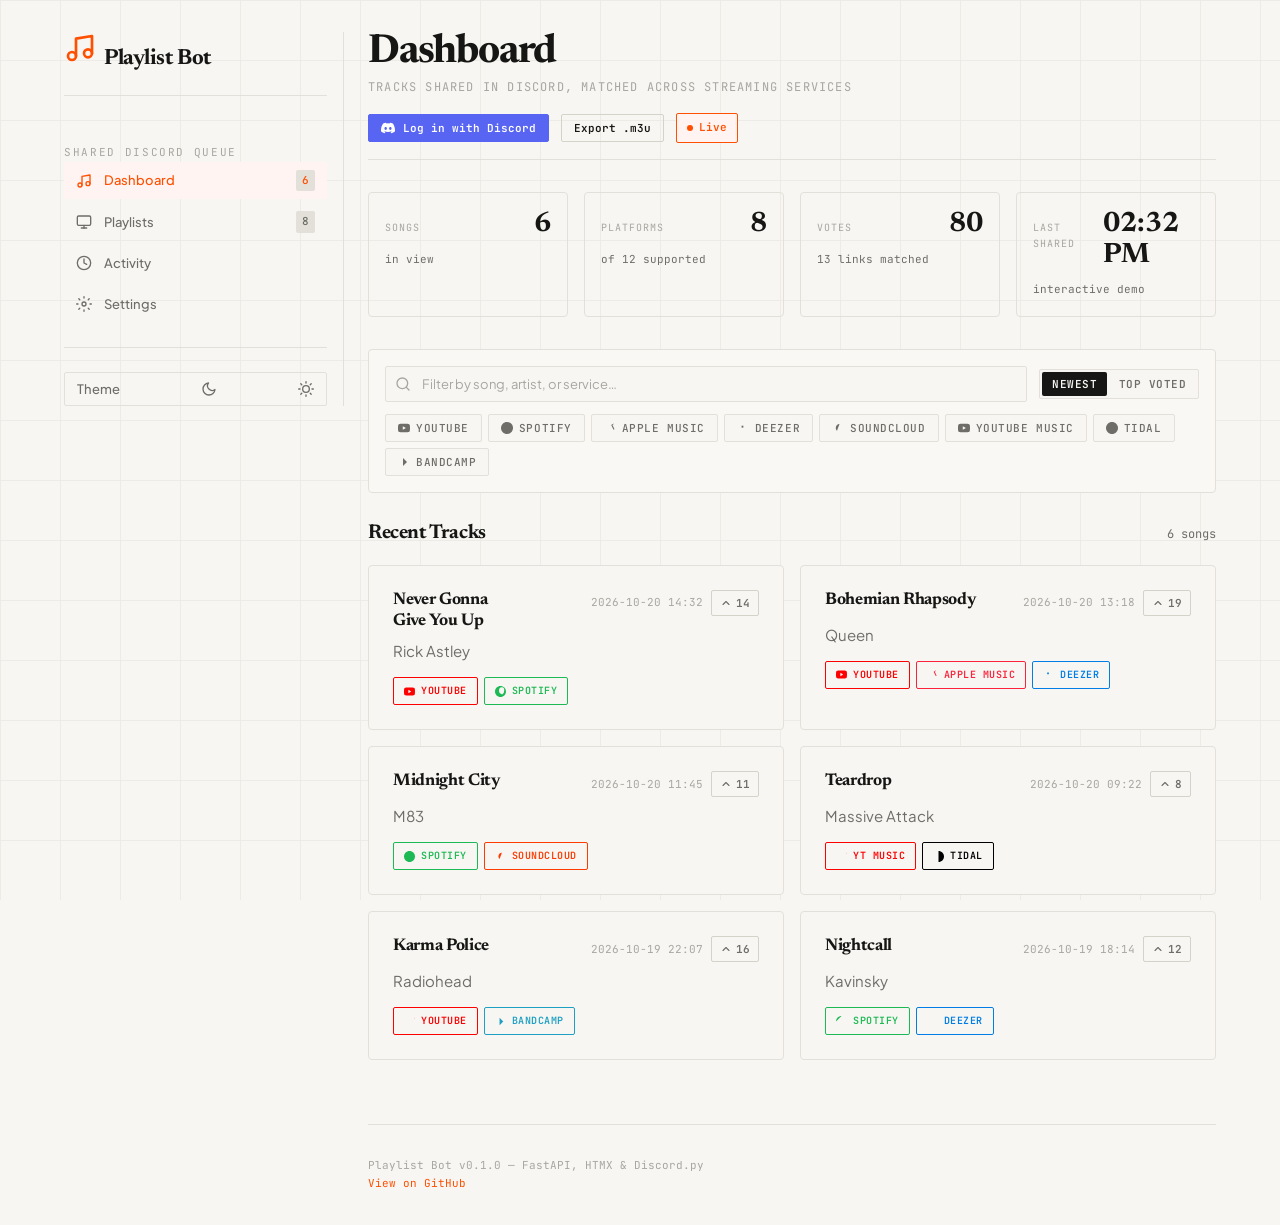
==== commit 4ea28267: "Add Discord OAuth2 login, song voting, slash commands, and M3U export" ====
--- a/demo/index.html
+++ b/demo/index.html
@@ -9,7 +9,6 @@
   <link href="https://fonts.googleapis.com/css2?family=Newsreader:opsz,wght@6..72,400;6..72,700&family=Plus+Jakarta+Sans:wght@400;500;600;700&family=JetBrains+Mono:wght@400;500;600;700&display=swap" rel="stylesheet">
   <link rel="stylesheet" href="style.css">
   <script>
-    // Theme persistence — no flash
     (function() {
       const saved = localStorage.getItem('theme');
       const prefersDark = window.matchMedia('(prefers-color-scheme: dark)').matches;
@@ -20,11 +19,9 @@
   </script>
 </head>
 <body>
-  <!-- Exposed hairline grid overlay -->
   <div class="grid-overlay" aria-hidden="true"></div>
 
   <div class="dashboard">
-    <!-- Sidebar — sticky index -->
     <aside class="sidebar" aria-label="Navigation">
       <div class="brand">
         <svg class="brand-logo" viewBox="0 0 24 24" fill="none" stroke="currentColor" stroke-width="2" stroke-linecap="round" stroke-linejoin="round" aria-hidden="true">
@@ -34,7 +31,7 @@
         </svg>
         <span class="brand-text">Playlist Bot</span>
       </div>
-      <p class="brand-sub">Cross-platform playlist collector</p>
+      <p class="brand-sub">Shared Discord queue</p>
 
       <nav class="nav-index" aria-label="Main navigation">
         <a href="#" class="nav-item active" aria-current="page">
@@ -92,54 +89,64 @@
       </div>
     </aside>
 
-    <!-- Main content -->
     <main class="main">
-      <!-- Header -->
       <header class="header">
         <div class="header-left">
           <h1 class="page-title">Dashboard</h1>
-          <p class="page-subtitle">Cross-platform playlist collector from Discord</p>
+          <p class="page-subtitle">Tracks shared in Discord, matched across streaming services</p>
         </div>
         <div class="header-right">
+          <div class="auth-slot" id="auth-slot">
+            <button type="button" class="discord-login-btn" id="discord-login-btn" onclick="demoLogin()">
+              <svg viewBox="0 0 24 24" fill="currentColor" aria-hidden="true">
+                <path d="M20.317 4.37a19.791 19.791 0 0 0-4.885-1.515.074.074 0 0 0-.079.037c-.21.375-.444.864-.608 1.25a18.27 18.27 0 0 0-5.487 0 12.64 12.64 0 0 0-.617-1.25.077.077 0 0 0-.079-.037A19.736 19.736 0 0 0 3.677 4.37a.07.07 0 0 0-.032.027C.533 9.046-.32 13.58.099 18.057a.082.082 0 0 0 .031.057 19.9 19.9 0 0 0 5.993 3.03.078.078 0 0 0 .084-.028c.462-.63.874-1.295 1.226-1.994a.076.076 0 0 0-.041-.106 13.107 13.107 0 0 1-1.872-.892.077.077 0 0 1-.008-.128 10.2 10.2 0 0 0 .372-.292.074.074 0 0 1 .077-.01c3.928 1.793 8.18 1.793 12.062 0a.074.074 0 0 1 .078.01c.12.098.246.198.373.292a.077.077 0 0 1-.006.127 12.299 12.299 0 0 1-1.873.892.077.077 0 0 0-.041.107c.36.698.772 1.362 1.225 1.993a.076.076 0 0 0 .084.028 19.839 19.839 0 0 0 6.002-3.03.077.077 0 0 0 .032-.054c.5-5.177-.838-9.674-3.549-13.66a.061.061 0 0 0-.031-.03zM8.02 15.33c-1.183 0-2.157-1.085-2.157-2.419 0-1.333.956-2.419 2.157-2.419 1.21 0 2.176 1.096 2.157 2.42 0 1.333-.956 2.418-2.157 2.418zm7.975 0c-1.183 0-2.157-1.085-2.157-2.419 0-1.333.955-2.419 2.157-2.419 1.21 0 2.176 1.096 2.157 2.42 0 1.333-.946 2.418-2.157 2.418z"/>
+              </svg>
+              <span>Log in with Discord</span>
+            </button>
+            <div class="user-pill" id="user-pill" hidden>
+              <img class="user-avatar" id="user-avatar" src="https://cdn.discordapp.com/embed/avatars/0.png" alt="">
+              <span class="user-name" id="user-name">ilgmars</span>
+              <button type="button" class="logout-btn" onclick="demoLogout()" title="Sign out">Sign out</button>
+            </div>
+          </div>
+          <button type="button" class="export-btn" id="export-m3u-btn" onclick="exportDemoM3u()">Export .m3u</button>
           <div class="status-dot" id="status-dot">
             <span id="status-text">Live</span>
           </div>
         </div>
       </header>
 
-      <!-- Stats bar -->
       <div class="stats" id="stats-bar">
         <div class="stat-card">
           <div class="stat-row">
-            <span class="stat-label">Songs Collected</span>
+            <span class="stat-label">Songs</span>
             <span class="stat-value" id="stat-songs">0</span>
           </div>
-          <span class="stat-delta" id="stat-songs-delta">—</span>
+          <span class="stat-delta" id="stat-songs-delta">in view</span>
         </div>
         <div class="stat-card">
           <div class="stat-row">
-            <span class="stat-label">Platforms Active</span>
+            <span class="stat-label">Platforms</span>
             <span class="stat-value" id="stat-platforms">0</span>
           </div>
           <span class="stat-delta" id="stat-platforms-delta">of 12 supported</span>
         </div>
         <div class="stat-card">
           <div class="stat-row">
-            <span class="stat-label">Total Links</span>
-            <span class="stat-value" id="stat-links">0</span>
+            <span class="stat-label">Votes</span>
+            <span class="stat-value" id="stat-votes">0</span>
           </div>
-          <span class="stat-delta" id="stat-links-delta">—</span>
+          <span class="stat-delta" id="stat-links-delta">0 links matched</span>
         </div>
         <div class="stat-card">
           <div class="stat-row">
-            <span class="stat-label">Last Update</span>
+            <span class="stat-label">Last Shared</span>
             <span class="stat-value" id="stat-last-update">—</span>
           </div>
-          <span class="stat-delta" id="stat-uptime">—</span>
+          <span class="stat-delta" id="stat-uptime">interactive demo</span>
         </div>
       </div>
 
-      <!-- Toolbar — search + platform filters -->
       <div class="toolbar" role="search" aria-label="Filter songs">
         <div class="search-wrapper">
           <svg class="search-icon" viewBox="0 0 24 24" fill="none" stroke="currentColor" stroke-width="2" stroke-linecap="round" stroke-linejoin="round" aria-hidden="true">
@@ -149,141 +156,180 @@
           <input
             type="search"
             class="search-input"
-            placeholder="Search songs, artists, platforms…"
+            placeholder="Filter by song, artist, or service…"
             oninput="filterSearch(this)"
-            aria-label="Search songs"
+            aria-label="Filter songs"
             autocomplete="off"
           >
         </div>
+        <div class="sort-group" role="group" aria-label="Sort songs">
+          <button type="button" class="sort-btn active" data-sort="newest" onclick="setSort('newest')">Newest</button>
+          <button type="button" class="sort-btn" data-sort="votes" onclick="setSort('votes')">Top Voted</button>
+        </div>
         <div class="filter-chips" id="platform-filter" role="group" aria-label="Filter by platform"></div>
       </div>
 
-      <!-- Songs Section -->
       <section class="songs-section" aria-labelledby="songs-heading">
         <div class="section-head">
-          <h2 id="songs-heading" class="section-title">Latest Songs</h2>
+          <h2 id="songs-heading" class="section-title">Recent Tracks</h2>
           <span class="song-count" id="song-count">Loading…</span>
         </div>
 
         <div id="songs-grid" class="songs-grid" aria-live="polite">
-          <article class="song-card">
+          <article class="song-card" data-song-id="1" data-timestamp="2026-10-20T14:32:00Z">
             <div class="song-header">
               <div class="song-title-row">
                 <span class="song-title">Never Gonna Give You Up</span>
-                <time class="song-time">2026-10-20 14:32</time>
+                <div class="song-meta-right">
+                  <time class="song-time">2026-10-20 14:32</time>
+                  <button type="button" class="vote-btn" data-song-id="1" data-votes="14" data-voted="false" aria-pressed="false" aria-label="Upvote song (14 votes)" onclick="toggleDemoVote(this)">
+                    <svg class="vote-icon" viewBox="0 0 24 24" fill="none" stroke="currentColor" stroke-width="2.2" stroke-linecap="round" stroke-linejoin="round" aria-hidden="true"><path d="m18 15-6-6-6 6"/></svg>
+                    <span class="vote-count">14</span>
+                  </button>
+                </div>
               </div>
               <span class="song-artist">Rick Astley</span>
             </div>
             <div class="song-platforms">
-              <a href="#" class="platform-badge youtube" data-platform="youtube">
+              <a href="https://www.youtube.com/watch?v=dQw4w9WgXcQ" target="_blank" rel="noopener" class="platform-badge youtube" data-platform="youtube">
                 <svg viewBox="0 0 24 24" fill="currentColor"><path d="M23.498 6.186a3.016 3.016 0 0 0-2.122-2.136C19.505 3.545 12 3.545 12 3.545s-7.505 0-9.377.505A3.017 3.017 0 0 0 .502 6.186C0 7.657 0 12 0 12s0 4.343.502 5.814a3.016 3.016 0 0 0 2.122 2.136C4.495 20.456 12 20.456 12 20.456s7.505 0 9.377-.505a3.015 3.015 0 0 0 2.122-2.136C24 16.343 24 12 24 12s0-4.343-.502-5.814zM9.545 15.568V8.432L15.818 12l-6.273 3.568z"/></svg>
                 YouTube
               </a>
-              <a href="#" class="platform-badge spotify" data-platform="spotify">
+              <a href="https://open.spotify.com/track/4cOdK2wGLETKBW3PvgPWqT" target="_blank" rel="noopener" class="platform-badge spotify" data-platform="spotify">
                 <svg viewBox="0 0 24 24" fill="currentColor"><path d="M12 0C5.373 0 0 5.373 0 12s5.373 12 12 12 12-5.373 12-12S18.627 0 12 0zm5.521 17.34c-.63.405-1.416.628-2.172.654-.56.018-1.146-.086-1.587-.386-.206-.138-.707-.39-1.029-.57-.705-.39-1.446-.874-1.983-1.416-.65-.655-1.164-1.505-1.5-2.605-.29-1.027-.443-2.09-.443-3.143 0-1.28.146-2.402.45-3.356.526-1.16 1.26-2.072 2.21-2.75.292-.207.6-.385.92-.53.63-.29 1.418-.443 2.165-.443 1.047 0 1.97.16 2.73.472.76.312 1.447.82 1.98 1.54.247.333.427.756.527 1.27.18.98.27 2.05.27 3.187 0 1.197-.098 2.31-.288 3.34-.37 2.017-1.248 3.474-2.53 4.42z"/></svg>
                 Spotify
               </a>
             </div>
           </article>
 
-          <article class="song-card">
+          <article class="song-card" data-song-id="2" data-timestamp="2026-10-20T13:18:00Z">
             <div class="song-header">
               <div class="song-title-row">
                 <span class="song-title">Bohemian Rhapsody</span>
-                <time class="song-time">2026-10-20 13:18</time>
+                <div class="song-meta-right">
+                  <time class="song-time">2026-10-20 13:18</time>
+                  <button type="button" class="vote-btn" data-song-id="2" data-votes="19" data-voted="false" aria-pressed="false" aria-label="Upvote song (19 votes)" onclick="toggleDemoVote(this)">
+                    <svg class="vote-icon" viewBox="0 0 24 24" fill="none" stroke="currentColor" stroke-width="2.2" stroke-linecap="round" stroke-linejoin="round" aria-hidden="true"><path d="m18 15-6-6-6 6"/></svg>
+                    <span class="vote-count">19</span>
+                  </button>
+                </div>
               </div>
               <span class="song-artist">Queen</span>
             </div>
             <div class="song-platforms">
-              <a href="#" class="platform-badge youtube" data-platform="youtube">
+              <a href="https://www.youtube.com/watch?v=fJ9rUzIMcZQ" target="_blank" rel="noopener" class="platform-badge youtube" data-platform="youtube">
                 <svg viewBox="0 0 24 24" fill="currentColor"><path d="M23.498 6.186a3.016 3.016 0 0 0-2.122-2.136C19.505 3.545 12 3.545 12 3.545s-7.505 0-9.377.505A3.017 3.017 0 0 0 .502 6.186C0 7.657 0 12 0 12s0 4.343.502 5.814a3.016 3.016 0 0 0 2.122 2.136C4.495 20.456 12 20.456 12 20.456s7.505 0 9.377-.505a3.015 3.015 0 0 0 2.122-2.136C24 16.343 24 12 24 12s0-4.343-.502-5.814zM9.545 15.568V8.432L15.818 12l-6.273 3.568z"/></svg>
                 YouTube
               </a>
-              <a href="#" class="platform-badge apple_music" data-platform="apple_music">
+              <a href="https://music.apple.com/us/song/bohemian-rhapsody/1440806723" target="_blank" rel="noopener" class="platform-badge apple_music" data-platform="apple_music">
                 <svg viewBox="0 0 24 24" fill="currentColor"><path d="M19.724 4.004c-.306-.503-.834-.66-1.36-.36l-3.4 2.034a.77.77 0 0 0-.28.906l4.168 8.332c.203.41.728.553 1.14.307a1.62 1.62 0 0 0 .62-1.85l-3.44-6.883c-.14-.286-.477-.38-.76-.202z"/></svg>
                 Apple Music
               </a>
-              <a href="#" class="platform-badge deezer" data-platform="deezer">
+              <a href="https://www.deezer.com/track/3135556" target="_blank" rel="noopener" class="platform-badge deezer" data-platform="deezer">
                 <svg viewBox="0 0 24 24" fill="currentColor"><path d="M9.134 11.265v-3.884h3.63v3.884h-3.63z"/></svg>
                 Deezer
               </a>
             </div>
           </article>
 
-          <article class="song-card">
+          <article class="song-card" data-song-id="3" data-timestamp="2026-10-20T11:45:00Z">
             <div class="song-header">
               <div class="song-title-row">
                 <span class="song-title">Midnight City</span>
-                <time class="song-time">2026-10-20 11:45</time>
+                <div class="song-meta-right">
+                  <time class="song-time">2026-10-20 11:45</time>
+                  <button type="button" class="vote-btn" data-song-id="3" data-votes="11" data-voted="false" aria-pressed="false" aria-label="Upvote song (11 votes)" onclick="toggleDemoVote(this)">
+                    <svg class="vote-icon" viewBox="0 0 24 24" fill="none" stroke="currentColor" stroke-width="2.2" stroke-linecap="round" stroke-linejoin="round" aria-hidden="true"><path d="m18 15-6-6-6 6"/></svg>
+                    <span class="vote-count">11</span>
+                  </button>
+                </div>
               </div>
               <span class="song-artist">M83</span>
             </div>
             <div class="song-platforms">
-              <a href="#" class="platform-badge spotify" data-platform="spotify">
+              <a href="https://open.spotify.com/track/1eyzqe2QqGZUmfcPZtrIyt" target="_blank" rel="noopener" class="platform-badge spotify" data-platform="spotify">
                 <svg viewBox="0 0 24 24" fill="currentColor"><path d="M12 0C5.373 0 0 5.373 0 12s5.373 12 12 12 12-5.373 12-12S18.627 0 12 0z"/></svg>
                 Spotify
               </a>
-              <a href="#" class="platform-badge sound_cloud" data-platform="sound_cloud">
+              <a href="https://soundcloud.com/m83/midnight-city" target="_blank" rel="noopener" class="platform-badge soundcloud" data-platform="soundcloud">
                 <svg viewBox="0 0 24 24" fill="currentColor"><path d="M15.014 4.024c-4.54 0-7.51 3.656-7.51 7.988 0 2.24.967 4.184 2.492 5.604z"/></svg>
                 SoundCloud
               </a>
             </div>
           </article>
 
-          <article class="song-card">
+          <article class="song-card" data-song-id="4" data-timestamp="2026-10-20T09:22:00Z">
             <div class="song-header">
               <div class="song-title-row">
                 <span class="song-title">Teardrop</span>
-                <time class="song-time">2026-10-20 09:22</time>
+                <div class="song-meta-right">
+                  <time class="song-time">2026-10-20 09:22</time>
+                  <button type="button" class="vote-btn" data-song-id="4" data-votes="8" data-voted="false" aria-pressed="false" aria-label="Upvote song (8 votes)" onclick="toggleDemoVote(this)">
+                    <svg class="vote-icon" viewBox="0 0 24 24" fill="none" stroke="currentColor" stroke-width="2.2" stroke-linecap="round" stroke-linejoin="round" aria-hidden="true"><path d="m18 15-6-6-6 6"/></svg>
+                    <span class="vote-count">8</span>
+                  </button>
+                </div>
               </div>
               <span class="song-artist">Massive Attack</span>
             </div>
             <div class="song-platforms">
-              <a href="#" class="platform-badge youtube_music" data-platform="youtube_music">
+              <a href="https://music.youtube.com/watch?v=u7K72X4eo_s" target="_blank" rel="noopener" class="platform-badge youtube_music" data-platform="youtube_music">
                 <svg viewBox="0 0 24 24" fill="currentColor"><path d="M23.498 6.186a3.016 3.016 0 0 0-2.122-2.136z"/></svg>
                 YT Music
               </a>
-              <a href="#" class="platform-badge tidal" data-platform="tidal">
+              <a href="https://tidal.com/browse/track/584514" target="_blank" rel="noopener" class="platform-badge tidal" data-platform="tidal">
                 <svg viewBox="0 0 24 24" fill="currentColor"><path d="M12 24c6.627 0 12-5.373 12-12S18.627 0 12 0z"/></svg>
                 Tidal
               </a>
             </div>
           </article>
 
-          <article class="song-card">
+          <article class="song-card" data-song-id="5" data-timestamp="2026-10-19T22:07:00Z">
             <div class="song-header">
               <div class="song-title-row">
                 <span class="song-title">Karma Police</span>
-                <time class="song-time">2026-10-19 22:07</time>
+                <div class="song-meta-right">
+                  <time class="song-time">2026-10-19 22:07</time>
+                  <button type="button" class="vote-btn" data-song-id="5" data-votes="16" data-voted="false" aria-pressed="false" aria-label="Upvote song (16 votes)" onclick="toggleDemoVote(this)">
+                    <svg class="vote-icon" viewBox="0 0 24 24" fill="none" stroke="currentColor" stroke-width="2.2" stroke-linecap="round" stroke-linejoin="round" aria-hidden="true"><path d="m18 15-6-6-6 6"/></svg>
+                    <span class="vote-count">16</span>
+                  </button>
+                </div>
               </div>
               <span class="song-artist">Radiohead</span>
             </div>
             <div class="song-platforms">
-              <a href="#" class="platform-badge youtube" data-platform="youtube">
+              <a href="https://www.youtube.com/watch?v=1uYWYWPc9HU" target="_blank" rel="noopener" class="platform-badge youtube" data-platform="youtube">
                 <svg viewBox="0 0 24 24" fill="currentColor"><path d="M23.498 6.186a3.016 3.016 0 0 0-2.122-2.136z"/></svg>
                 YouTube
               </a>
-              <a href="#" class="platform-badge bandcamp" data-platform="bandcamp">
+              <a href="https://radiohead.bandcamp.com/track/karma-police" target="_blank" rel="noopener" class="platform-badge bandcamp" data-platform="bandcamp">
                 <svg viewBox="0 0 24 24" fill="currentColor"><path d="M10 4v16l8-8z"/></svg>
                 Bandcamp
               </a>
             </div>
           </article>
 
-          <article class="song-card">
+          <article class="song-card" data-song-id="6" data-timestamp="2026-10-19T18:14:00Z">
             <div class="song-header">
               <div class="song-title-row">
                 <span class="song-title">Nightcall</span>
-                <time class="song-time">2026-10-19 18:14</time>
+                <div class="song-meta-right">
+                  <time class="song-time">2026-10-19 18:14</time>
+                  <button type="button" class="vote-btn" data-song-id="6" data-votes="12" data-voted="false" aria-pressed="false" aria-label="Upvote song (12 votes)" onclick="toggleDemoVote(this)">
+                    <svg class="vote-icon" viewBox="0 0 24 24" fill="none" stroke="currentColor" stroke-width="2.2" stroke-linecap="round" stroke-linejoin="round" aria-hidden="true"><path d="m18 15-6-6-6 6"/></svg>
+                    <span class="vote-count">12</span>
+                  </button>
+                </div>
               </div>
               <span class="song-artist">Kavinsky</span>
             </div>
             <div class="song-platforms">
-              <a href="#" class="platform-badge spotify" data-platform="spotify">
+              <a href="https://open.spotify.com/track/0U0ldCRmgCqhVvD6ksG63j" target="_blank" rel="noopener" class="platform-badge spotify" data-platform="spotify">
                 <svg viewBox="0 0 24 24" fill="currentColor"><path d="M12 0C5.373 0 0 5.373 0 12z"/></svg>
                 Spotify
               </a>
-              <a href="#" class="platform-badge deezer" data-platform="deezer">
+              <a href="https://www.deezer.com/track/6325392" target="_blank" rel="noopener" class="platform-badge deezer" data-platform="deezer">
                 <svg viewBox="0 0 24 24" fill="currentColor"><path d="M9.134 11.265z"/></svg>
                 Deezer
               </a>
@@ -297,48 +343,154 @@
             <circle cx="6" cy="18" r="3"/>
             <circle cx="18" cy="16" r="3"/>
           </svg>
-          <h3>No songs yet</h3>
-          <p>Send a music link in Discord and the bot will pick it up.</p>
+          <h3>No matching tracks</h3>
+          <p>Drop a song link in Discord or clear the current filter.</p>
         </div>
       </section>
 
       <footer class="footer">
-        <p>Playlist Bot v0.1.0 — Built with FastAPI, HTMX & Discord.py</p>
+        <p>Playlist Bot v0.1.0 — FastAPI, HTMX & Discord.py</p>
         <p><a href="https://github.com/ilgmars/playlist-bot" target="_blank" rel="noopener">View on GitHub</a></p>
       </footer>
     </main>
   </div>
 
-  <!-- Exposed hairline grid overlay -->
-  <div class="grid-overlay" aria-hidden="true"></div>
-
-  <!-- Inline scripts for interactivity -->
+  <div class="auth-toast" id="auth-toast" role="status" aria-live="polite" hidden>
+    <span>Sign in with Discord to vote for tracks.</span>
+    <button type="button" class="auth-toast-action" onclick="demoLogin()">Log in</button>
+  </div>
+
   <script>
-    // ===== Theme handling =====
+    let currentSort = 'newest';
+    let toastTimer = null;
+
     function toggleTheme() {
       const html = document.documentElement;
       const current = html.getAttribute('data-theme');
       const next = current === 'dark' ? 'light' : 'dark';
       html.setAttribute('data-theme', next);
       localStorage.setItem('theme', next);
-      updateStatusDot();
-    }
-
-    function updateStatusDot() {
-      const dot = document.getElementById('status-dot');
-      const text = document.getElementById('status-text');
-      if (dot && text) {
-        const isDark = document.documentElement.getAttribute('data-theme') === 'dark';
-        text.textContent = isDark ? 'Dark' : 'Live';
-      }
-    }
-
-    // ===== Stats & UI state =====
+    }
+
+    function isDemoLoggedIn() {
+      return localStorage.getItem('demo_discord_user') !== null;
+    }
+
+    function syncDemoAuthUI() {
+      const loginBtn = document.getElementById('discord-login-btn');
+      const pill = document.getElementById('user-pill');
+      const loggedIn = isDemoLoggedIn();
+      if (loginBtn) loginBtn.hidden = loggedIn;
+      if (pill) pill.hidden = !loggedIn;
+
+      const votedIds = JSON.parse(localStorage.getItem('demo_votes') || '[]');
+      document.querySelectorAll('#songs-grid .vote-btn').forEach(btn => {
+        const songId = btn.dataset.songId;
+        const baseVotes = Number(btn.dataset.baseVotes || btn.dataset.votes || 0);
+        btn.dataset.baseVotes = String(baseVotes);
+        const voted = loggedIn && votedIds.includes(songId);
+        const total = baseVotes + (voted ? 1 : 0);
+        btn.dataset.voted = voted ? 'true' : 'false';
+        btn.dataset.votes = String(total);
+        btn.classList.toggle('voted', voted);
+        btn.setAttribute('aria-pressed', voted ? 'true' : 'false');
+        const countEl = btn.querySelector('.vote-count');
+        if (countEl) countEl.textContent = String(total);
+      });
+      updateStats();
+    }
+
+    function demoLogin() {
+      localStorage.setItem('demo_discord_user', JSON.stringify({ username: 'ilgmars' }));
+      const toast = document.getElementById('auth-toast');
+      if (toast) {
+        toast.removeAttribute('data-visible');
+        toast.hidden = true;
+      }
+      syncDemoAuthUI();
+    }
+
+    function demoLogout() {
+      localStorage.removeItem('demo_discord_user');
+      syncDemoAuthUI();
+    }
+
+    function showAuthToast() {
+      const toast = document.getElementById('auth-toast');
+      if (!toast) return;
+      toast.hidden = false;
+      toast.setAttribute('data-visible', 'true');
+      clearTimeout(toastTimer);
+      toastTimer = setTimeout(() => {
+        toast.removeAttribute('data-visible');
+        setTimeout(() => { toast.hidden = true; }, 200);
+      }, 3600);
+    }
+
+    function toggleDemoVote(btn) {
+      if (!isDemoLoggedIn()) {
+        showAuthToast();
+        return;
+      }
+      const songId = btn.dataset.songId;
+      const votedIds = new Set(JSON.parse(localStorage.getItem('demo_votes') || '[]'));
+      if (votedIds.has(songId)) {
+        votedIds.delete(songId);
+      } else {
+        votedIds.add(songId);
+      }
+      localStorage.setItem('demo_votes', JSON.stringify(Array.from(votedIds)));
+      syncDemoAuthUI();
+      if (currentSort === 'votes') {
+        sortCards();
+      }
+    }
+
+    function setSort(sortMode) {
+      currentSort = sortMode;
+      document.querySelectorAll('.sort-btn').forEach(btn => {
+        btn.classList.toggle('active', btn.dataset.sort === sortMode);
+      });
+      sortCards();
+    }
+
+    function sortCards() {
+      const grid = document.getElementById('songs-grid');
+      const cards = Array.from(grid.querySelectorAll('.song-card'));
+      cards.sort((a, b) => {
+        if (currentSort === 'votes') {
+          const votesA = Number(a.querySelector('.vote-btn')?.dataset.votes || 0);
+          const votesB = Number(b.querySelector('.vote-btn')?.dataset.votes || 0);
+          if (votesB !== votesA) return votesB - votesA;
+        }
+        return (b.dataset.timestamp || '').localeCompare(a.dataset.timestamp || '');
+      });
+      cards.forEach(c => grid.appendChild(c));
+    }
+
+    function exportDemoM3u() {
+      const cards = document.querySelectorAll('#songs-grid .song-card:not([style*="display: none"])');
+      const lines = ['#EXTM3U', '#PLAYLIST:Discord Playlist'];
+      cards.forEach(card => {
+        const title = card.querySelector('.song-title')?.textContent.trim() || 'Unknown';
+        const artist = card.querySelector('.song-artist')?.textContent.trim() || 'Unknown';
+        const link = card.querySelector('.platform-badge')?.getAttribute('href') || '';
+        lines.push(`#EXTINF:-1,${artist} - ${title}`);
+        lines.push(link);
+      });
+      const blob = new Blob([lines.join('\n') + '\n'], { type: 'audio/x-mpegurl' });
+      const url = URL.createObjectURL(blob);
+      const a = document.createElement('a');
+      a.href = url;
+      a.download = 'playlist.m3u';
+      a.click();
+      URL.revokeObjectURL(url);
+    }
+
     function updateStats() {
       const visibleCards = document.querySelectorAll('#songs-grid .song-card:not([style*="display: none"])');
       const allCards = document.querySelectorAll('#songs-grid .song-card');
 
-      // Songs count
       const songsEl = document.getElementById('stat-songs');
       const countEl = document.getElementById('song-count');
       if (songsEl) songsEl.textContent = visibleCards.length;
@@ -346,27 +498,31 @@
         countEl.textContent = `${visibleCards.length} song${visibleCards.length !== 1 ? 's' : ''}${visibleCards.length !== allCards.length ? ` (of ${allCards.length})` : ''}`;
       }
 
-      // Platforms count
       const platformSet = new Set();
       let linkCount = 0;
+      let voteCount = 0;
       visibleCards.forEach(card => {
         card.querySelectorAll('.platform-badge').forEach(badge => {
           platformSet.add(badge.dataset.platform);
           linkCount++;
         });
+        const voteBtn = card.querySelector('.vote-btn');
+        if (voteBtn) {
+          voteCount += Number(voteBtn.dataset.votes || 0);
+        }
       });
       const platformsEl = document.getElementById('stat-platforms');
-      const linksEl = document.getElementById('stat-links');
+      const votesEl = document.getElementById('stat-votes');
+      const linksDeltaEl = document.getElementById('stat-links-delta');
       if (platformsEl) platformsEl.textContent = platformSet.size;
-      if (linksEl) linksEl.textContent = linkCount;
-
-      // Nav counts
+      if (votesEl) votesEl.textContent = voteCount;
+      if (linksDeltaEl) linksDeltaEl.textContent = `${linkCount} link${linkCount === 1 ? '' : 's'} matched`;
+
       const navSongs = document.getElementById('nav-count-songs');
       const navPlaylists = document.getElementById('nav-count-playlists');
       if (navSongs) navSongs.textContent = allCards.length;
       if (navPlaylists) navPlaylists.textContent = platformSet.size;
 
-      // Last update
       const times = Array.from(visibleCards).map(card => {
         const timeEl = card.querySelector('.song-time');
         return timeEl ? new Date(timeEl.textContent) : null;
@@ -389,20 +545,15 @@
       const container = document.getElementById('platform-filter');
       container.innerHTML = '';
 
-      // Platform icons
       const icons = {
         youtube: '<svg viewBox="0 0 24 24" fill="currentColor"><path d="M23.498 6.186a3.016 3.016 0 0 0-2.122-2.136C19.505 3.545 12 3.545 12 3.545s-7.505 0-9.377.505A3.017 3.017 0 0 0 .502 6.186C0 7.657 0 12 0 12s0 4.343.502 5.814a3.016 3.016 0 0 0 2.122 2.136C4.495 20.456 12 20.456 12 20.456s7.505 0 9.377-.505a3.015 3.015 0 0 0 2.122-2.136C24 16.343 24 12 24 12s0-4.343-.502-5.814zM9.545 15.568V8.432L15.818 12l-6.273 3.568z"/></svg>',
         youtube_music: '<svg viewBox="0 0 24 24" fill="currentColor"><path d="M23.498 6.186a3.016 3.016 0 0 0-2.122-2.136C19.505 3.545 12 3.545 12 3.545s-7.505 0-9.377.505A3.017 3.017 0 0 0 .502 6.186C0 7.657 0 12 0 12s0 4.343.502 5.814a3.016 3.016 0 0 0 2.122 2.136C4.495 20.456 12 20.456 12 20.456s7.505 0 9.377-.505a3.015 3.015 0 0 0 2.122-2.136C24 16.343 24 12 24 12s0-4.343-.502-5.814zM9.545 15.568V8.432L15.818 12l-6.273 3.568z"/></svg>',
-        spotify: '<svg viewBox="0 0 24 24" fill="currentColor"><path d="M12 0C5.373 0 0 5.373 0 12s5.373 12 12 12 12-5.373 12-12S18.627 0 12 0zm5.521 17.34c-.63.405-1.416.628-2.172.654-.56.018-1.146-.086-1.587-.386-.206-.138-.707-.39-1.029-.57-.705-.39-1.446-.874-1.983-1.416-.65-.655-1.164-1.505-1.5-2.605-.29-1.027-.443-2.09-.443-3.143 0-1.28.146-2.402.45-3.356.526-1.16 1.26-2.072 2.21-2.75.292-.207.6-.385.92-.53.63-.29 1.418-.443 2.165-.443 1.047 0 1.97.16 2.73.472.76.312 1.447.82 1.98 1.54.247.333.427.756.527 1.27.18.98.27 2.05.27 3.187 0 1.197-.098 2.31-.288 3.34-.37 2.017-1.248 3.474-2.53 4.42zm-6.447-5.982c-.55.43-1.022.728-1.35.952a2.284 2.284 0 0 1-1.252.205 2.833 2.833 0 0 1-1.24-.202 2.456 2.456 0 0 1-1.357-.927c-.68-.56-1.25-1.322-1.707-2.262-.14-.29-.222-.61-.222-.956 0-.787.133-1.47.383-2.06.28-.554.75-1.004 1.42-1.333.497-.243 1.032-.37 1.607-.37.707 0 1.307.182 1.68.53.38.34.662.82.84 1.42.18.61.27 1.32.27 2.14 0 .82-.09 1.53-.27 2.14z"/></svg>',
-        apple_music: '<svg viewBox="0 0 24 24" fill="currentColor"><path d="M19.724 4.004c-.306-.503-.834-.66-1.36-.36l-3.4 2.034a.77.77 0 0 0-.28.906l4.168 8.332c.203.41.728.553 1.14.307a1.62 1.62 0 0 0 .62-1.85l-3.44-6.883c-.14-.286-.477-.38-.76-.202zm-14.44 0C3.98 4.004 3.46 4.17 3.15 4.47l-4.17 8.332a.807.807 0 0 0 .28.906l3.4 2.033c.52.306 1.048.14 1.36-.36a1.62 1.62 0 0 0-.62-1.85l3.44-6.882c.14-.286.477-.38.76-.2zm11.953 10.026l3.44 6.883c.134.278-.194.615-.476.76a1.62 1.62 0 0 1-1.14.306l-4.168 8.332c-.47.278-1.12.13-1.52-.304a.77.77 0 0 1-.28-.906l4.17-8.333c.204-.41.72-.55 1.14-.306zm-11.953 0l-3.44-6.883c-.13-.27-.47-.38-.76-.2a1.62 1.62 0 0 1 1.14-.306l4.168-8.332c.467-.277 1.12-.13 1.52.304a.77.77 0 0 1 .28.906l-4.17 8.333c-.203.41-.73.55-1.14.306z"/></svg>',
-        sound_cloud: '<svg viewBox="0 0 24 24" fill="currentColor"><path d="M15.014 4.024c-4.54 0-7.51 3.656-7.51 7.988 0 2.24.967 4.184 2.492 5.604-1.695 1.887-3.875 4.484-3.875 6.905 0 2.7 2.12 4.82 5.66 4.82s5.66-2.12 5.66-4.82c0-2.136-1.882-4.43-3.718-6.495 1.375-1.42 2.365-3.18 2.365-5.118 0-2.678-2.12-4.85-5.67-4.85M18.28 12.36c-2.79 0-5.078 2.33-5.078 5.2 0 2.86 2.28 5.19 5.078 5.19s5.08-2.33 5.08-5.2c0-2.87-2.29-5.2-5.08-5.2z"/></svg>',
+        spotify: '<svg viewBox="0 0 24 24" fill="currentColor"><path d="M12 0C5.373 0 0 5.373 0 12s5.373 12 12 12 12-5.373 12-12S18.627 0 12 0z"/></svg>',
+        apple_music: '<svg viewBox="0 0 24 24" fill="currentColor"><path d="M19.724 4.004c-.306-.503-.834-.66-1.36-.36l-3.4 2.034a.77.77 0 0 0-.28.906l4.168 8.332c.203.41.728.553 1.14.307a1.62 1.62 0 0 0 .62-1.85l-3.44-6.883c-.14-.286-.477-.38-.76-.202z"/></svg>',
+        soundcloud: '<svg viewBox="0 0 24 24" fill="currentColor"><path d="M15.014 4.024c-4.54 0-7.51 3.656-7.51 7.988 0 2.24.967 4.184 2.492 5.604z"/></svg>',
         bandcamp: '<svg viewBox="0 0 24 24" fill="currentColor"><path d="M10 4v16l8-8z"/></svg>',
-        deezer: '<svg viewBox="0 0 24 24" fill="currentColor"><path d="M9.134 11.265v-3.884h3.63v3.884h-3.63zm1.174 5.035v-3.788h3.57v3.788h-3.57zm4.04-10.07h-1.722c-.69 0-1.303.57-1.303 1.276 0 .72.63 1.29 1.28 1.29.633 0 1.155-.54 1.155-1.303v-1.26h2.045v6.782h-1.682v-3.685h-.137c-.043.59-.52 1.038-1.22 1.038-.78 0-1.297-.54-1.297-1.22v-1.156h-1.44v6.782h-1.69v-6.782h-1.15v-1.156h1.15v-2.21h3.51v2.21h1.15v1.156h-1.15v1.15c0 .667.57 1.22 1.297 1.22.643 0 1.145-.51 1.212-1.038h.157v3.685h1.682v-6.782h2.045v1.26c0 .707.54 1.29 1.193 1.29.61 0 1.23-.57 1.29-1.3 0-.733-.53-1.29-1.28-1.29h-1.72zm-6.575 11.94c-.675 0-1.28-.54-1.28-1.22v-1.156h-1.44v6.782h-1.69v-6.782h-1.15v-1.156h1.15v-2.21h3.51v2.21h1.15v1.156h-1.15v1.15c0 .667.57 1.22 1.297 1.22.643 0 1.145-.51 1.212-1.038h.157v3.685h1.682v-6.782h2.045v1.26c0 .707.54 1.29 1.193 1.29.61 0 1.23-.57 1.29-1.3 0-.733-.53-1.29-1.28-1.29h-1.72zm-6.575 11.94c-.675 0-1.28-.54-1.28-1.22v-1.156h-1.44v6.782h-1.69v-6.782h-1.15v-1.156h1.15v-2.21h3.51v2.21h1.15v1.156h-1.15v1.15c0 .667.57 1.22 1.297 1.22.643 0 1.145-.51 1.212-1.038h.157v3.685h1.682v-6.782h2.045v1.26c0 .707.54 1.29 1.193 1.29.61 0 1.23-.57 1.29-1.3 0-.733-.53-1.29-1.28-1.29h-1.72zm-6.575 11.94c-.675 0-1.28-.54-1.28-1.22v-1.156h-1.44v6.782h-1.69v-6.782h-1.15v-1.156h1.15v-2.21h3.51v2.21h1.15v1.156h-1.15v1.15c0 .667.57 1.22 1.297 1.22.643 0 1.145-.51 1.212-1.038h.157v3.685h1.682v-6.782h2.045v1.26c0 .707.54 1.29 1.193 1.29.61 0 1.23-.57 1.29-1.3 0-.733-.53-1.29-1.28-1.29h-1.72zm-6.575 11.94c-.675 0-1.28-.54-1.28-1.22v-1.156h-1.44v6.782h-1.69v-6.782h-1.15v-1.156h1.15v-2.21h3.51v2.21h1.15v1.156h-1.15v1.15c0 .667.57 1.22 1.297 1.22.643 0 1.145-.51 1.212-1.038h.157v3.685h1.682v-6.782h2.045v1.26c0 .707.54 1.29 1.193 1.29.61 0 1.23-.57 1.29-1.3 0-.733-.53-1.29-1.28-1.29h-1.72z"/></svg>',
-        tidal: '<svg viewBox="0 0 24 24" fill="currentColor"><path d="M12 24c6.627 0 12-5.373 12-12S18.627 0 12 0 0 5.373 0 12s5.373 12 12 12zm-1.25-13.5c0 1.542-1.25 2.8-2.75 2.8s-2.75-1.258-2.75-2.8 1.25-2.8 2.75-2.8 2.75 1.258 2.75 2.8zM12 3c4.963 0 9 4.037 9 9s-4.037 9-9 9-9-4.037-9-9 4.037-9 9-9zm0 1.5c-4.136 0 7.5 3.364 7.5 7.5s-3.364 7.5-7.5 7.5S4.5 15.136 4.5 11S7.864 3 12 3z"/></svg>',
-        amazon_music: '<svg viewBox="0 0 24 24" fill="currentColor"><path d="M21.22 4.86c.6-.33.9-.97.78-1.57-.12-.6-.62-1.08-1.2-.93l-9 2.5c-.47.13-.84.5-.98 1-.14.49-.06 1.06.28 1.4l12.2 9.2c.53.4.47 1.22-.1 1.6l-2.5 2.8c-.5.5-1.28.5-1.78 0l-1.8-2c-.6-.6-1.58-.42-2.05.22l-9.5 9.5c-.5.5-1.2.8-1.86.55-.66-.26-1.1-.92-1.1-1.58V4.4c0-.5.4-1 .9-1h15.8c.5 0 1.03.22 1.42.66z"/></svg>',
-        qobuz: '<svg viewBox="0 0 24 24" fill="currentColor"><path d="M21.6 3.2H2.4C1.4 3.2.6 4 .6 5v14c0 1.2.8 2 1.8 2h19.2c1 0 1.8-.8 1.8-2V5c0-1-.8-1.8-1.8-1.8zm-1 16.5H3.4V5.5h17.2v14.2zm-2-5.6c0 .7-.5 1.2-1.2 1.2H4.6c-.7 0-1.2-.5-1.2-1.2V11c0-.7.5-1.2 1.2-1.2h13.2c.7 0 1.2.5 1.2 1.2v3.1z"/></svg>',
-        napster: '<svg viewBox="0 0 24 24" fill="currentColor"><path d="M12 2C6.48 2 2 6.48 2 12s4.48 10 10 10 10-4.48 10-10S17.52 2 12 2zm0 18c-4.41 0-8-3.59-8-8s3.59-8 8-8 8 3.59 8 8-3.59 8-8 8zm0-15.5c-3.03 0-5.5 2.47-5.5 5.5s2.47 5.5 5.5 5.5 5.5-2.47 5.5-5.5-2.47-5.5-5.5-5.5z"/></svg>',
-        pandora: '<svg viewBox="0 0 24 24" fill="currentColor"><path d="M12 0C5.37 0 0 5.37 0 12s5.37 12 12 12 12-5.37 12-12S18.63 0 12 0zm6.92 17.47c-.7.7-1.67.95-2.72.7-.52-.1-1.04-.1-1.57-.1-.97 0-1.77.1-2.4.4l-.07-.03c-1.1-.54-2.24-.68-3.35-.68-2.57 0-4.4 2.27-4.4 4.94 0 1.13.38 2.09.83 2.67.32.38.7.64 1.13.83.96.4 2.04.63 3.14.68.54 0 .96-.08 1.23-.22.15-.08.26-.19.36-.32l.07-.08c.34-.34.47-.83.38-1.39-.17-1.07-.23-2.1-.1-2.87.28-1.63.77-2.9 1.7-3.95 1.54-1.7 3.56-2.6 5.58-2.6 1.8 0 3.12.7 3.98 1.46.67.58 1.17 1.22 1.34 1.87.18.65.1 1.43-.1 2.18zm-8.92-5.37c-.43-1.1-.5-2.57-.1-3.92.4-1.3 1.23-2.25 2.57-2.84 1.43-.6 3.3-.6 5.03-.2 1.15.3 2.22.9 3.15 2 .74.88 1.14 1.9.97 2.97-.2 1.13-.75 1.95-1.68 2.4-1.54.75-3.7.67-5.14-.07-1.06-.57-1.85-1.43-2.15-2.4-.27-.9-.23-1.9.04-2.6.27-.62.72-1.1 1.27-1.4.3-.17.58-.22.84-.22.43 0 .8.1 1.1.23.58.26.82.78.7 1.36-.3.6-1.1.9-1.93.9-1.8 0-3.1-1.8-3.2-3.3-.03-1.45.8-2.5 2-3.07zm7.73 14.94c-.85 1.04-1.87 1.45-2.72 1.45-1.2 0-2.12-.72-2.32-1.8-.08-.42-.06-.83.07-1.27.12-.44.35-.85.65-1.23.4-.47.92-.85 1.53-.94.55-.08 1.04.04 1.37.3.26.2.4.5.44.88-.03.3-.17.6-.45.8-.57.3-1.2.5-1.9.5zm-1.8-3.92c-.72-.05-1.37-.48-1.77-1.2-.33-.6-.4-1.4-.25-2.3.18-1.04.7-1.97 1.75-2.5.55-.27 1.13-.3 1.68-.2.62.1 1.2.4 1.7 1.07.5.67.7 1.57.55 2.47-.05.3-.2.57-.57.65-.68.15-1.4.05-1.98-.08z"/></svg>',
+        deezer: '<svg viewBox="0 0 24 24" fill="currentColor"><path d="M9.134 11.265v-3.884h3.63v3.884h-3.63z"/></svg>',
+        tidal: '<svg viewBox="0 0 24 24" fill="currentColor"><path d="M12 24c6.627 0 12-5.373 12-12S18.627 0 12 0 0 5.373 0 12s5.373 12 12 12z"/></svg>',
       };
 
       platformSet.forEach(platform => {
@@ -432,8 +583,8 @@
       }
     }
 
-    function filterPlatform(btn, platform) {
-      const isActive = btn.classList.toggle('active');
+    function filterPlatform(btn) {
+      btn.classList.toggle('active');
       const cards = document.querySelectorAll('#songs-grid .song-card');
 
       const activeFilters = Array.from(document.querySelectorAll('.filter-chip.active'))
@@ -444,14 +595,13 @@
           card.style.display = 'flex';
           return;
         }
-
         const cardPlatforms = Array.from(card.querySelectorAll('.platform-badge'))
           .map(b => b.dataset.platform);
-
         const hasMatch = cardPlatforms.some(p => activeFilters.includes(p));
         card.style.display = hasMatch ? 'flex' : 'none';
       });
 
+      updateStats();
       updateEmptyState();
     }
 
@@ -464,26 +614,23 @@
           card.style.display = 'flex';
           return;
         }
-
         const title = card.querySelector('.song-title')?.textContent.toLowerCase() || '';
         const artist = card.querySelector('.song-artist')?.textContent.toLowerCase() || '';
         const platforms = Array.from(card.querySelectorAll('.platform-badge'))
           .map(b => b.dataset.platform).join(' ');
-
         const haystack = title + ' ' + artist + ' ' + platforms;
         card.style.display = haystack.includes(query) ? 'flex' : 'none';
       });
 
+      updateStats();
       updateEmptyState();
     }
 
-    // Initialize on DOM ready
     document.addEventListener('DOMContentLoaded', () => {
-      updateStatusDot();
-      updateStats();
+      syncDemoAuthUI();
       updatePlatformFilters();
       updateEmptyState();
     });
   </script>
 </body>
-</html>+</html>
--- a/demo/style.css
+++ b/demo/style.css
@@ -1,5 +1,4 @@
-/* Playlist Bot — High-Craft Editorial Utility
-   Inspired by Stripe Press, Teenage Engineering, Are.na
+/* Playlist Bot — Editorial Utility
    Palette: Warm off-white #F7F6F2, Charcoal #161615, Stone #6E6D68, Accent #FF4F00 (International Orange)
 */
 
@@ -13,6 +12,9 @@
   --accent: #FF4F00;
   --accent-hover: #E84600;
   --accent-subtle: #FFF4F1;
+  --discord: #5865F2;
+  --discord-hover: #4752C4;
+  --discord-subtle: rgba(88, 101, 242, 0.1);
   --border: #E2E0D8;
   --border-strong: #D4D2C9;
   --focus: #FF4F00;
@@ -42,12 +44,14 @@
   --radius-md: 4px;
   --radius-lg: 6px;
 
-  /* Transitions — snappy, not bouncy */
-  --ease: cubic-bezier(0.25, 0.46, 0.45, 0.94);
-  --fast: 120ms;
+  /* Easing tokens — Emil Kowalski strong custom curves */
+  --ease-out: cubic-bezier(0.23, 1, 0.32, 1);
+  --ease-in-out: cubic-bezier(0.77, 0, 0.175, 1);
+  --ease-drawer: cubic-bezier(0.32, 0.72, 0, 1);
+  --fast: 160ms;
   --normal: 200ms;
 
-  /* Shadows — none, use borders instead */
+  /* Shadows — none, use crisp borders */
   --shadow-none: none;
 }
 
@@ -61,6 +65,9 @@
   --accent: #FF6B2B;
   --accent-hover: #FF854D;
   --accent-subtle: #3D2A1F;
+  --discord: #6E79F7;
+  --discord-hover: #838DF9;
+  --discord-subtle: rgba(110, 121, 247, 0.16);
   --border: #2A2C2E;
   --border-strong: #3A3C3E;
   --focus: #FF6B2B;
@@ -86,7 +93,7 @@
   inset: 0;
   pointer-events: none;
   z-index: -1;
-  background-image: 
+  background-image:
     linear-gradient(var(--border) 1px, transparent 1px),
     linear-gradient(90deg, var(--border) 1px, transparent 1px);
   background-size: 60px 60px;
@@ -95,7 +102,7 @@
 
 [data-theme="dark"] .grid-overlay { opacity: 0.3; }
 
-/* Focus visible — accessible but restrained */
+/* Focus visible — accessible and restrained */
 *:focus-visible {
   outline: 2px solid var(--focus);
   outline-offset: 2px;
@@ -108,7 +115,7 @@
 ::-webkit-scrollbar-thumb { background: var(--border-strong); border-radius: 2px; border: none; }
 ::-webkit-scrollbar-thumb:hover { background: var(--fg-muted); }
 
-/* Layout — asymmetric 12-col: 4 col sidebar, 8 col main */
+/* Layout — asymmetric 12-col: sidebar + main */
 .dashboard {
   display: grid;
   grid-template-columns: var(--sidebar-w) 1fr;
@@ -162,6 +169,7 @@
   letter-spacing: -0.02em;
   line-height: 1.1;
   color: var(--fg);
+  text-wrap: balance;
 }
 
 .brand-sub {
@@ -190,11 +198,15 @@
   font-size: 13px;
   font-weight: 500;
   border-radius: var(--radius-sm);
-  transition: color var(--fast), background var(--fast);
-}
-
-.nav-item:hover { color: var(--fg); background: var(--accent-subtle); }
-.nav-item.active { color: var(--accent); background: var(--accent-subtle); }
+  transition: color var(--fast) ease, background-color var(--fast) ease, transform var(--fast) var(--ease-out);
+}
+
+@media (hover: hover) and (pointer: fine) {
+  .nav-item:hover { color: var(--fg); background-color: var(--accent-subtle); }
+}
+
+.nav-item:active { transform: scale(0.98); }
+.nav-item.active { color: var(--accent); background-color: var(--accent-subtle); }
 
 .nav-icon { width: 16px; height: 16px; flex-shrink: 0; }
 .nav-label { flex: 1; }
@@ -220,7 +232,7 @@
   align-items: center;
   justify-content: space-between;
   padding: var(--space-2) var(--space-3);
-  background: transparent;
+  background-color: transparent;
   border: 1px solid var(--border);
   border-radius: var(--radius-sm);
   color: var(--fg-muted);
@@ -228,13 +240,23 @@
   font-size: 13px;
   font-weight: 500;
   cursor: pointer;
-  transition: all var(--fast);
-}
-
-.theme-toggle-btn:hover {
-  border-color: var(--accent);
-  color: var(--accent);
-  background: var(--accent-subtle);
+  transition:
+    transform var(--fast) var(--ease-out),
+    border-color var(--fast) ease,
+    color var(--fast) ease,
+    background-color var(--fast) ease;
+}
+
+@media (hover: hover) and (pointer: fine) {
+  .theme-toggle-btn:hover {
+    border-color: var(--accent);
+    color: var(--accent);
+    background-color: var(--accent-subtle);
+  }
+}
+
+.theme-toggle-btn:active {
+  transform: scale(0.97);
 }
 
 .theme-toggle-btn svg { width: 16px; height: 16px; flex-shrink: 0; }
@@ -263,6 +285,7 @@
   letter-spacing: -0.03em;
   line-height: 1.05;
   color: var(--fg);
+  text-wrap: balance;
 }
 
 .page-subtitle {
@@ -271,17 +294,173 @@
   text-transform: uppercase;
   letter-spacing: 0.1em;
   color: var(--fg-subtle);
-}
-
-.header-right { display: flex; align-items: center; gap: var(--space-3); }
+  text-wrap: pretty;
+}
+
+.header-right {
+  display: flex;
+  align-items: center;
+  gap: var(--space-3);
+  flex-wrap: wrap;
+}
+
+/* Discord OAuth login & user pill */
+.auth-slot {
+  display: inline-flex;
+  align-items: center;
+}
+
+.discord-login-btn {
+  display: inline-flex;
+  align-items: center;
+  gap: 8px;
+  padding: 6px 12px;
+  background-color: var(--discord);
+  border: 1px solid var(--discord);
+  border-radius: var(--radius-sm);
+  font-family: var(--font-mono);
+  font-size: 11px;
+  font-weight: 600;
+  color: #FFFFFF;
+  text-decoration: none;
+  cursor: pointer;
+  transition:
+    transform var(--fast) var(--ease-out),
+    background-color var(--fast) ease,
+    border-color var(--fast) ease;
+}
+
+.discord-login-btn svg {
+  width: 14px;
+  height: 14px;
+  flex-shrink: 0;
+}
+
+@media (hover: hover) and (pointer: fine) {
+  .discord-login-btn:hover {
+    background-color: var(--discord-hover);
+    border-color: var(--discord-hover);
+  }
+}
+
+.discord-login-btn:active {
+  transform: scale(0.97);
+}
+
+.user-pill {
+  display: inline-flex;
+  align-items: center;
+  gap: 8px;
+  padding: 4px 10px 4px 6px;
+  background-color: var(--bg-elevated);
+  border: 1px solid var(--border-strong);
+  border-radius: var(--radius-sm);
+  font-family: var(--font-mono);
+  font-size: 11px;
+  color: var(--fg);
+}
+
+.user-pill[hidden] {
+  display: none;
+}
+
+.user-avatar {
+  width: 20px;
+  height: 20px;
+  border-radius: 50%;
+  object-fit: cover;
+  outline: 1px solid rgba(0, 0, 0, 0.1);
+  outline-offset: -1px;
+}
+
+[data-theme="dark"] .user-avatar {
+  outline-color: rgba(255, 255, 255, 0.14);
+}
+
+.user-name {
+  font-weight: 600;
+  max-width: 140px;
+  overflow: hidden;
+  text-overflow: ellipsis;
+  white-space: nowrap;
+}
+
+.logout-btn {
+  background: transparent;
+  border: none;
+  border-left: 1px solid var(--border);
+  padding-left: 8px;
+  font-family: var(--font-mono);
+  font-size: 10px;
+  text-transform: uppercase;
+  letter-spacing: 0.05em;
+  color: var(--fg-muted);
+  text-decoration: none;
+  cursor: pointer;
+  transition: color var(--fast) ease, transform var(--fast) var(--ease-out);
+}
+
+@media (hover: hover) and (pointer: fine) {
+  .logout-btn:hover {
+    color: var(--accent);
+  }
+}
+
+.logout-btn:active {
+  transform: scale(0.97);
+}
+
+.export-btn {
+  display: inline-flex;
+  align-items: center;
+  gap: 6px;
+  padding: 6px 12px;
+  background-color: transparent;
+  border: 1px solid var(--border-strong);
+  border-radius: var(--radius-sm);
+  font-family: var(--font-mono);
+  font-size: 11px;
+  font-weight: 600;
+  color: var(--fg);
+  text-decoration: none;
+  cursor: pointer;
+  transition:
+    transform var(--fast) var(--ease-out),
+    border-color var(--fast) ease,
+    color var(--fast) ease,
+    background-color var(--fast) ease;
+}
+
+@media (hover: hover) and (pointer: fine) {
+  .export-btn:hover {
+    border-color: var(--accent);
+    color: var(--accent);
+    background-color: var(--accent-subtle);
+  }
+}
+
+.export-btn:active {
+  transform: scale(0.97);
+}
+
+.channel-select {
+  padding: 9px 12px;
+  border: 1px solid var(--border);
+  border-radius: var(--radius-sm);
+  background-color: var(--bg);
+  color: var(--fg);
+  font-family: var(--font-mono);
+  font-size: 12px;
+  transition: border-color var(--fast) ease;
+}
 
 /* Status indicator */
 .status-dot {
   display: inline-flex;
   align-items: center;
   gap: 6px;
-  padding: 4px 10px;
-  background: var(--accent-subtle);
+  padding: 5px 10px;
+  background-color: var(--accent-subtle);
   border: 1px solid var(--accent);
   border-radius: var(--radius-sm);
   font-family: var(--font-mono);
@@ -295,7 +474,7 @@
   width: 6px;
   height: 6px;
   border-radius: 50%;
-  background: var(--accent);
+  background-color: var(--accent);
   animation: pulse 2s ease-in-out infinite;
 }
 
@@ -313,10 +492,12 @@
   padding: var(--space-4);
   border: 1px solid var(--border);
   border-radius: var(--radius-md);
-  transition: border-color var(--fast), background var(--fast);
-}
-
-.stat-card:hover { border-color: var(--border-strong); background: var(--bg-elevated); }
+  transition: border-color var(--fast) ease, background-color var(--fast) ease;
+}
+
+@media (hover: hover) and (pointer: fine) {
+  .stat-card:hover { border-color: var(--border-strong); background-color: var(--bg-elevated); }
+}
 
 .stat-row {
   display: flex;
@@ -350,7 +531,7 @@
   color: var(--fg-muted);
 }
 
-/* Toolbar — search + platform filters */
+/* Toolbar — search + sort + platform filters */
 .toolbar {
   display: flex;
   align-items: center;
@@ -360,21 +541,21 @@
   padding: var(--space-4);
   border: 1px solid var(--border);
   border-radius: var(--radius-md);
-  background: var(--bg-elevated);
-}
-
-.search-wrapper { flex: 1; min-width: 240px; position: relative; }
+  background-color: var(--bg-elevated);
+}
+
+.search-wrapper { flex: 1; min-width: 220px; position: relative; }
 
 .search-input {
   width: 100%;
-  padding: 10px 14px 10px 36px;
+  padding: 9px 14px 9px 36px;
   border: 1px solid var(--border);
   border-radius: var(--radius-sm);
-  background: var(--bg);
+  background-color: var(--bg);
   color: var(--fg);
   font-family: var(--font-ui);
   font-size: 13px;
-  transition: border-color var(--fast), box-shadow var(--fast);
+  transition: border-color var(--fast) ease, box-shadow var(--fast) ease;
 }
 
 .search-input::placeholder { color: var(--fg-subtle); }
@@ -396,6 +577,49 @@
   pointer-events: none;
 }
 
+/* Sort toggle group */
+.sort-group {
+  display: inline-flex;
+  border: 1px solid var(--border);
+  border-radius: var(--radius-sm);
+  background-color: var(--bg);
+  padding: 2px;
+  gap: 2px;
+}
+
+.sort-btn {
+  padding: 5px 10px;
+  border: none;
+  border-radius: var(--radius-sm);
+  background-color: transparent;
+  color: var(--fg-muted);
+  font-family: var(--font-mono);
+  font-size: 11px;
+  font-weight: 600;
+  text-transform: uppercase;
+  letter-spacing: 0.04em;
+  cursor: pointer;
+  transition:
+    transform var(--fast) var(--ease-out),
+    background-color var(--fast) ease,
+    color var(--fast) ease;
+}
+
+@media (hover: hover) and (pointer: fine) {
+  .sort-btn:hover {
+    color: var(--fg);
+  }
+}
+
+.sort-btn:active {
+  transform: scale(0.97);
+}
+
+.sort-btn.active {
+  background-color: var(--fg);
+  color: var(--bg);
+}
+
 .filter-chips { display: flex; flex-wrap: wrap; gap: 6px; }
 
 .filter-chip {
@@ -405,7 +629,7 @@
   padding: 6px 12px;
   border: 1px solid var(--border);
   border-radius: var(--radius-sm);
-  background: var(--bg);
+  background-color: var(--bg);
   color: var(--fg-muted);
   font-family: var(--font-mono);
   font-size: 11px;
@@ -413,15 +637,25 @@
   text-transform: uppercase;
   letter-spacing: 0.05em;
   cursor: pointer;
-  transition: all var(--fast);
   white-space: nowrap;
-}
-
-.filter-chip:hover { border-color: var(--accent); color: var(--accent); }
+  transition:
+    transform var(--fast) var(--ease-out),
+    border-color var(--fast) ease,
+    background-color var(--fast) ease,
+    color var(--fast) ease;
+}
+
+@media (hover: hover) and (pointer: fine) {
+  .filter-chip:hover { border-color: var(--accent); color: var(--accent); }
+}
+
+.filter-chip:active {
+  transform: scale(0.97);
+}
 
 .filter-chip.active {
   border-color: var(--accent);
-  background: var(--accent);
+  background-color: var(--accent);
   color: #fff;
 }
 
@@ -443,6 +677,7 @@
   font-weight: 700;
   letter-spacing: -0.02em;
   color: var(--fg);
+  text-wrap: balance;
 }
 
 .song-count {
@@ -471,18 +706,28 @@
   display: flex;
   flex-direction: column;
   gap: var(--space-4);
-  transition: border-color var(--fast), background var(--fast);
-  animation: fadeInUp 200ms var(--ease);
-}
-
-@keyframes fadeInUp {
-  from { opacity: 0; transform: translateY(8px); }
-  to { opacity: 1; transform: translateY(0); }
-}
-
-.song-card:hover {
-  border-color: var(--accent);
-  background: var(--bg-elevated);
+  background-color: var(--bg);
+  opacity: 1;
+  transform: translateY(0) scale(1);
+  transition:
+    opacity var(--normal) var(--ease-out),
+    transform var(--normal) var(--ease-out),
+    border-color var(--fast) ease,
+    background-color var(--fast) ease;
+}
+
+@starting-style {
+  .song-card {
+    opacity: 0;
+    transform: translateY(6px) scale(0.98);
+  }
+}
+
+@media (hover: hover) and (pointer: fine) {
+  .song-card:hover {
+    border-color: var(--border-strong);
+    background-color: var(--bg-elevated);
+  }
 }
 
 .song-header {
@@ -506,6 +751,14 @@
   line-height: 1.25;
   color: var(--fg);
   word-break: break-word;
+  text-wrap: balance;
+}
+
+.song-meta-right {
+  display: inline-flex;
+  align-items: center;
+  gap: 8px;
+  flex-shrink: 0;
 }
 
 .song-time {
@@ -514,6 +767,70 @@
   font-variant-numeric: tabular-nums;
   color: var(--fg-subtle);
   white-space: nowrap;
+}
+
+/* Tactile vote button */
+.vote-btn {
+  display: inline-flex;
+  align-items: center;
+  gap: 4px;
+  padding: 3px 8px;
+  min-height: 26px;
+  border: 1px solid var(--border-strong);
+  border-radius: var(--radius-sm);
+  background-color: var(--bg);
+  color: var(--fg-muted);
+  font-family: var(--font-mono);
+  font-size: 11px;
+  font-weight: 600;
+  font-variant-numeric: tabular-nums;
+  cursor: pointer;
+  user-select: none;
+  transition:
+    transform var(--fast) var(--ease-out),
+    border-color var(--fast) ease,
+    background-color var(--fast) ease,
+    color var(--fast) ease;
+}
+
+.vote-icon {
+  width: 12px;
+  height: 12px;
+  flex-shrink: 0;
+  transition: transform var(--fast) var(--ease-out);
+}
+
+.vote-count {
+  font-variant-numeric: tabular-nums;
+}
+
+@media (hover: hover) and (pointer: fine) {
+  .vote-btn:hover {
+    border-color: var(--accent);
+    color: var(--accent);
+    background-color: var(--accent-subtle);
+  }
+  .vote-btn:hover .vote-icon {
+    transform: translateY(-1px);
+  }
+}
+
+.vote-btn:active {
+  transform: scale(0.95);
+}
+
+.vote-btn.voted {
+  border-color: var(--accent);
+  background-color: var(--accent);
+  color: #FFFFFF;
+}
+
+@media (hover: hover) and (pointer: fine) {
+  .vote-btn.voted:hover {
+    background-color: var(--accent-hover);
+    border-color: var(--accent-hover);
+    color: #FFFFFF;
+  }
 }
 
 .song-artist {
@@ -544,14 +861,24 @@
   letter-spacing: 0.05em;
   text-decoration: none;
   color: var(--fg-muted);
-  background: var(--bg);
-  transition: all var(--fast);
-}
-
-.platform-badge:hover {
-  border-color: currentColor;
-  color: var(--fg);
-  transform: translateY(-1px);
+  background-color: var(--bg);
+  transition:
+    transform var(--fast) var(--ease-out),
+    border-color var(--fast) ease,
+    color var(--fast) ease,
+    background-color var(--fast) ease;
+}
+
+@media (hover: hover) and (pointer: fine) {
+  .platform-badge:hover {
+    border-color: currentColor;
+    color: var(--fg);
+    transform: translateY(-1px);
+  }
+}
+
+.platform-badge:active {
+  transform: scale(0.97);
 }
 
 .platform-badge svg { width: 11px; height: 11px; flex-shrink: 0; }
@@ -561,8 +888,9 @@
 .platform-badge.youtube_music { color: #FF0000; border-color: #FF0000; }
 .platform-badge.spotify { color: #1DB954; border-color: #1DB954; }
 .platform-badge.apple_music { color: #FA233B; border-color: #FA233B; }
-.platform-badge.sound_cloud { color: #FF3A00; border-color: #FF3A00; }
-.platform-badge.bandcamp { color: #1A1A1A; border-color: #1A1A1A; }
+.platform-badge.sound_cloud,
+.platform-badge.soundcloud { color: #FF3A00; border-color: #FF3A00; }
+.platform-badge.bandcamp { color: #1DA0C3; border-color: #1DA0C3; }
 .platform-badge.deezer { color: #007EE5; border-color: #007EE5; }
 .platform-badge.tidal { color: #000000; border-color: #000000; }
 .platform-badge.amazon_music { color: #00A8C1; border-color: #00A8C1; }
@@ -571,7 +899,71 @@
 .platform-badge.pandora { color: #005483; border-color: #005483; }
 
 [data-theme="dark"] .platform-badge {
-  background: var(--bg-elevated);
+  background-color: var(--bg-elevated);
+}
+
+[data-theme="dark"] .platform-badge.tidal {
+  color: #E5E7EB;
+  border-color: #E5E7EB;
+}
+
+/* Auth toast notification */
+.auth-toast {
+  position: fixed;
+  bottom: var(--space-5);
+  right: var(--space-5);
+  z-index: 40;
+  display: inline-flex;
+  align-items: center;
+  gap: var(--space-3);
+  padding: 10px 14px;
+  background-color: var(--fg);
+  color: var(--bg);
+  border: 1px solid var(--border-strong);
+  border-radius: var(--radius-md);
+  font-family: var(--font-mono);
+  font-size: 12px;
+  opacity: 0;
+  transform: translateY(8px) scale(0.97);
+  pointer-events: none;
+  transition:
+    opacity var(--normal) var(--ease-out),
+    transform var(--normal) var(--ease-out);
+}
+
+.auth-toast[hidden] {
+  display: none;
+}
+
+.auth-toast[data-visible="true"] {
+  opacity: 1;
+  transform: translateY(0) scale(1);
+  pointer-events: auto;
+}
+
+@starting-style {
+  .auth-toast[data-visible="true"] {
+    opacity: 0;
+    transform: translateY(8px) scale(0.97);
+  }
+}
+
+.auth-toast-action {
+  padding: 4px 10px;
+  background-color: var(--discord);
+  color: #FFFFFF;
+  border: none;
+  border-radius: var(--radius-sm);
+  font-family: var(--font-mono);
+  font-size: 11px;
+  font-weight: 600;
+  text-decoration: none;
+  cursor: pointer;
+  transition: transform var(--fast) var(--ease-out), background-color var(--fast) ease;
+}
+
+.auth-toast-action:active {
+  transform: scale(0.97);
 }
 
 /* Empty state */
@@ -592,9 +984,16 @@
   font-weight: 700;
   color: var(--fg);
   margin-bottom: var(--space-2);
-}
-
-.empty-state p { font-size: 14px; color: var(--fg-muted); max-width: 360px; margin: 0 auto; }
+  text-wrap: balance;
+}
+
+.empty-state p {
+  font-size: 14px;
+  color: var(--fg-muted);
+  max-width: 360px;
+  margin: 0 auto;
+  text-wrap: pretty;
+}
 
 /* Footer */
 .footer {
@@ -620,17 +1019,35 @@
   color: var(--fg-muted);
 }
 
-/* Reduced motion */
+/* Reduced motion — remove transform motion, preserve subtle opacity/color transitions */
 @media (prefers-reduced-motion: reduce) {
-  *, *::before, *::after {
-    animation-duration: 0.01ms !important;
-    transition-duration: 0.01ms !important;
+  .song-card,
+  .auth-toast,
+  .vote-btn,
+  .vote-icon,
+  .discord-login-btn,
+  .export-btn,
+  .sort-btn,
+  .filter-chip,
+  .theme-toggle-btn,
+  .platform-badge,
+  .nav-item {
+    transform: none !important;
+    transition:
+      opacity 150ms ease,
+      background-color 150ms ease,
+      border-color 150ms ease,
+      color 150ms ease !important;
+  }
+
+  .status-dot::before {
+    animation: none;
   }
 }
 
 /* Print styles */
 @media print {
-  .sidebar, .toolbar, .theme-toggle { display: none; }
+  .sidebar, .toolbar, .theme-toggle, .auth-toast { display: none; }
   .dashboard { grid-template-columns: 1fr; }
   .song-card { break-inside: avoid; }
-}+}
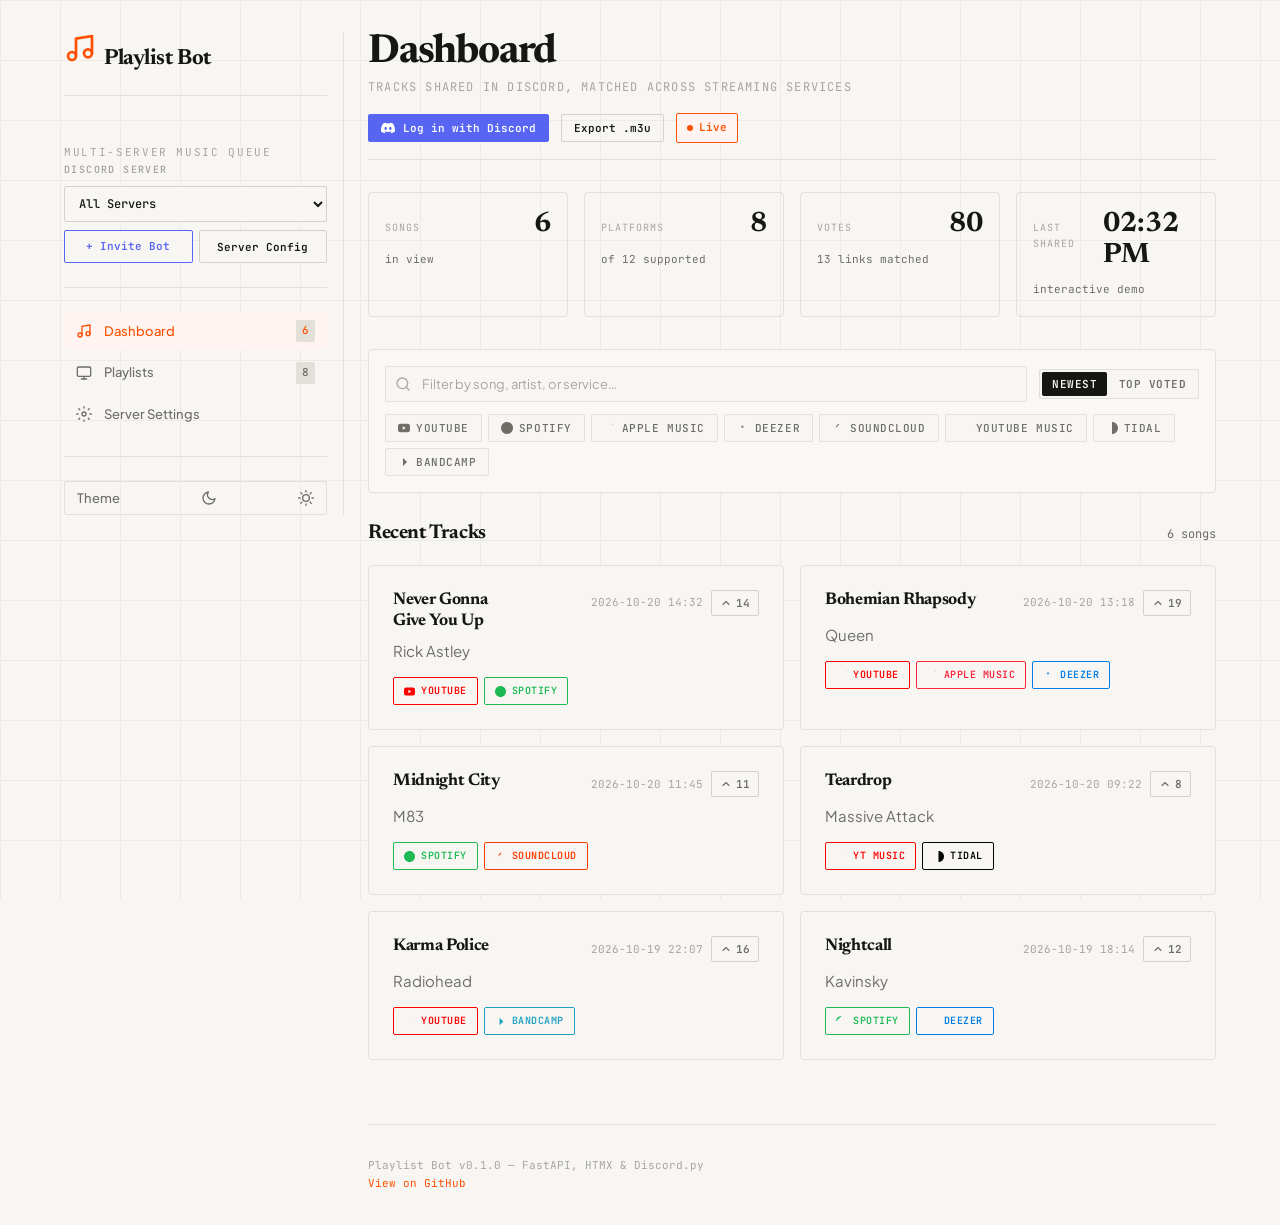
==== commit 34b933d1: "Add per-server profiles, bot invite, and server config drawer (#9, #10, #11)" ====
--- a/demo/index.html
+++ b/demo/index.html
@@ -31,10 +31,27 @@
         </svg>
         <span class="brand-text">Playlist Bot</span>
       </div>
-      <p class="brand-sub">Shared Discord queue</p>
+      <p class="brand-sub">Multi-server music queue</p>
+
+      <div class="server-switcher" aria-label="Server profile">
+        <label class="field-label" for="server-filter">Discord Server</label>
+        <select id="server-filter" class="server-select" onchange="filterDemoServer(this.value)">
+          <option value="">All Servers</option>
+          <option value="synthwave-club">Synthwave Club</option>
+          <option value="studio-42">Studio 42</option>
+        </select>
+        <div class="server-actions">
+          <a href="https://discord.com/oauth2/authorize?client_id=1234567890&permissions=274877990976&scope=bot+applications.commands" class="invite-btn" id="invite-bot-btn" target="_blank" rel="noopener">
+            + Invite Bot
+          </a>
+          <button type="button" class="config-trigger-btn" onclick="openConfigDrawer()">
+            Server Config
+          </button>
+        </div>
+      </div>
 
       <nav class="nav-index" aria-label="Main navigation">
-        <a href="#" class="nav-item active" aria-current="page">
+        <a href="#" class="nav-item active" aria-current="page" onclick="closeConfigDrawer(); return false;">
           <svg class="nav-icon" viewBox="0 0 24 24" fill="none" stroke="currentColor" stroke-width="2" stroke-linecap="round" stroke-linejoin="round" aria-hidden="true">
             <path d="M9 18V5l12-2v13"/>
             <circle cx="6" cy="18" r="3"/>
@@ -43,7 +60,7 @@
           <span class="nav-label">Dashboard</span>
           <span class="nav-count" id="nav-count-songs">0</span>
         </a>
-        <a href="#" class="nav-item">
+        <a href="#" class="nav-item" onclick="closeConfigDrawer(); return false;">
           <svg class="nav-icon" viewBox="0 0 24 24" fill="none" stroke="currentColor" stroke-width="2" stroke-linecap="round" stroke-linejoin="round" aria-hidden="true">
             <rect x="2" y="3" width="20" height="14" rx="2"/>
             <path d="M8 21h8"/>
@@ -52,19 +69,12 @@
           <span class="nav-label">Playlists</span>
           <span class="nav-count" id="nav-count-playlists">0</span>
         </a>
-        <a href="#" class="nav-item">
-          <svg class="nav-icon" viewBox="0 0 24 24" fill="none" stroke="currentColor" stroke-width="2" stroke-linecap="round" stroke-linejoin="round" aria-hidden="true">
-            <circle cx="12" cy="12" r="10"/>
-            <polyline points="12 6 12 12 16 14"/>
-          </svg>
-          <span class="nav-label">Activity</span>
-        </a>
-        <a href="#" class="nav-item">
+        <a href="#server-settings" class="nav-item" onclick="openConfigDrawer(); return false;">
           <svg class="nav-icon" viewBox="0 0 24 24" fill="none" stroke="currentColor" stroke-width="2" stroke-linecap="round" stroke-linejoin="round" aria-hidden="true">
             <circle cx="12" cy="12" r="3"/>
             <path d="M12 1v2M12 21v2M4.22 4.22l1.42 1.42M18.36 18.36l1.42 1.42M1 12h2M21 12h2M4.22 19.78l1.42-1.42M18.36 5.64l1.42-1.42"/>
           </svg>
-          <span class="nav-label">Settings</span>
+          <span class="nav-label">Server Settings</span>
         </a>
       </nav>
 
@@ -176,7 +186,7 @@
         </div>
 
         <div id="songs-grid" class="songs-grid" aria-live="polite">
-          <article class="song-card" data-song-id="1" data-timestamp="2026-10-20T14:32:00Z">
+          <article class="song-card" data-song-id="1" data-guild="synthwave-club" data-timestamp="2026-10-20T14:32:00Z">
             <div class="song-header">
               <div class="song-title-row">
                 <span class="song-title">Never Gonna Give You Up</span>
@@ -196,13 +206,13 @@
                 YouTube
               </a>
               <a href="https://open.spotify.com/track/4cOdK2wGLETKBW3PvgPWqT" target="_blank" rel="noopener" class="platform-badge spotify" data-platform="spotify">
-                <svg viewBox="0 0 24 24" fill="currentColor"><path d="M12 0C5.373 0 0 5.373 0 12s5.373 12 12 12 12-5.373 12-12S18.627 0 12 0zm5.521 17.34c-.63.405-1.416.628-2.172.654-.56.018-1.146-.086-1.587-.386-.206-.138-.707-.39-1.029-.57-.705-.39-1.446-.874-1.983-1.416-.65-.655-1.164-1.505-1.5-2.605-.29-1.027-.443-2.09-.443-3.143 0-1.28.146-2.402.45-3.356.526-1.16 1.26-2.072 2.21-2.75.292-.207.6-.385.92-.53.63-.29 1.418-.443 2.165-.443 1.047 0 1.97.16 2.73.472.76.312 1.447.82 1.98 1.54.247.333.427.756.527 1.27.18.98.27 2.05.27 3.187 0 1.197-.098 2.31-.288 3.34-.37 2.017-1.248 3.474-2.53 4.42z"/></svg>
+                <svg viewBox="0 0 24 24" fill="currentColor"><path d="M12 0C5.373 0 0 5.373 0 12s5.373 12 12 12 12-5.373 12-12S18.627 0 12 0z"/></svg>
                 Spotify
               </a>
             </div>
           </article>
 
-          <article class="song-card" data-song-id="2" data-timestamp="2026-10-20T13:18:00Z">
+          <article class="song-card" data-song-id="2" data-guild="studio-42" data-timestamp="2026-10-20T13:18:00Z">
             <div class="song-header">
               <div class="song-title-row">
                 <span class="song-title">Bohemian Rhapsody</span>
@@ -218,11 +228,11 @@
             </div>
             <div class="song-platforms">
               <a href="https://www.youtube.com/watch?v=fJ9rUzIMcZQ" target="_blank" rel="noopener" class="platform-badge youtube" data-platform="youtube">
-                <svg viewBox="0 0 24 24" fill="currentColor"><path d="M23.498 6.186a3.016 3.016 0 0 0-2.122-2.136C19.505 3.545 12 3.545 12 3.545s-7.505 0-9.377.505A3.017 3.017 0 0 0 .502 6.186C0 7.657 0 12 0 12s0 4.343.502 5.814a3.016 3.016 0 0 0 2.122 2.136C4.495 20.456 12 20.456 12 20.456s7.505 0 9.377-.505a3.015 3.015 0 0 0 2.122-2.136C24 16.343 24 12 24 12s0-4.343-.502-5.814zM9.545 15.568V8.432L15.818 12l-6.273 3.568z"/></svg>
+                <svg viewBox="0 0 24 24" fill="currentColor"><path d="M23.498 6.186a3.016 3.016 0 0 0-2.122-2.136z"/></svg>
                 YouTube
               </a>
               <a href="https://music.apple.com/us/song/bohemian-rhapsody/1440806723" target="_blank" rel="noopener" class="platform-badge apple_music" data-platform="apple_music">
-                <svg viewBox="0 0 24 24" fill="currentColor"><path d="M19.724 4.004c-.306-.503-.834-.66-1.36-.36l-3.4 2.034a.77.77 0 0 0-.28.906l4.168 8.332c.203.41.728.553 1.14.307a1.62 1.62 0 0 0 .62-1.85l-3.44-6.883c-.14-.286-.477-.38-.76-.202z"/></svg>
+                <svg viewBox="0 0 24 24" fill="currentColor"><path d="M19.724 4.004c-.306-.503-.834-.66-1.36-.36l-3.4 2.034z"/></svg>
                 Apple Music
               </a>
               <a href="https://www.deezer.com/track/3135556" target="_blank" rel="noopener" class="platform-badge deezer" data-platform="deezer">
@@ -232,7 +242,7 @@
             </div>
           </article>
 
-          <article class="song-card" data-song-id="3" data-timestamp="2026-10-20T11:45:00Z">
+          <article class="song-card" data-song-id="3" data-guild="synthwave-club" data-timestamp="2026-10-20T11:45:00Z">
             <div class="song-header">
               <div class="song-title-row">
                 <span class="song-title">Midnight City</span>
@@ -252,13 +262,13 @@
                 Spotify
               </a>
               <a href="https://soundcloud.com/m83/midnight-city" target="_blank" rel="noopener" class="platform-badge soundcloud" data-platform="soundcloud">
-                <svg viewBox="0 0 24 24" fill="currentColor"><path d="M15.014 4.024c-4.54 0-7.51 3.656-7.51 7.988 0 2.24.967 4.184 2.492 5.604z"/></svg>
+                <svg viewBox="0 0 24 24" fill="currentColor"><path d="M15.014 4.024c-4.54 0-7.51 3.656-7.51 7.988z"/></svg>
                 SoundCloud
               </a>
             </div>
           </article>
 
-          <article class="song-card" data-song-id="4" data-timestamp="2026-10-20T09:22:00Z">
+          <article class="song-card" data-song-id="4" data-guild="studio-42" data-timestamp="2026-10-20T09:22:00Z">
             <div class="song-header">
               <div class="song-title-row">
                 <span class="song-title">Teardrop</span>
@@ -284,7 +294,7 @@
             </div>
           </article>
 
-          <article class="song-card" data-song-id="5" data-timestamp="2026-10-19T22:07:00Z">
+          <article class="song-card" data-song-id="5" data-guild="studio-42" data-timestamp="2026-10-19T22:07:00Z">
             <div class="song-header">
               <div class="song-title-row">
                 <span class="song-title">Karma Police</span>
@@ -310,7 +320,7 @@
             </div>
           </article>
 
-          <article class="song-card" data-song-id="6" data-timestamp="2026-10-19T18:14:00Z">
+          <article class="song-card" data-song-id="6" data-guild="synthwave-club" data-timestamp="2026-10-19T18:14:00Z">
             <div class="song-header">
               <div class="song-title-row">
                 <span class="song-title">Nightcall</span>
@@ -355,6 +365,82 @@
     </main>
   </div>
 
+  <!-- Slide-over Server Configuration Drawer -->
+  <div class="drawer-backdrop" id="drawer-backdrop" onclick="closeConfigDrawer()" hidden></div>
+  <aside class="config-drawer" id="config-drawer" aria-labelledby="drawer-title" aria-hidden="true">
+    <div class="drawer-header">
+      <div>
+        <h2 class="drawer-title" id="drawer-title">Server Configuration</h2>
+        <p class="drawer-subtitle">Per-server channel filter, platform rules & bot invite</p>
+      </div>
+      <button type="button" class="drawer-close-btn" onclick="closeConfigDrawer()" aria-label="Close server settings">✕</button>
+    </div>
+
+    <div class="drawer-body">
+      <div class="form-group">
+        <label class="field-label" for="cfg-guild-id">Server Profile</label>
+        <div class="server-pills">
+          <button type="button" class="server-pill-btn" onclick="loadDemoServerProfile('synthwave-club')">Synthwave Club</button>
+          <button type="button" class="server-pill-btn" onclick="loadDemoServerProfile('studio-42')">Studio 42</button>
+        </div>
+        <input type="text" id="cfg-guild-id" class="text-input" value="synthwave-club">
+      </div>
+
+      <div class="invite-banner">
+        <div>
+          <strong>Add Bot to Server</strong>
+          <p>Grants view, send, thread card & slash command permissions.</p>
+        </div>
+        <a href="https://discord.com/oauth2/authorize?client_id=1234567890&permissions=274877990976&scope=bot+applications.commands" class="invite-btn" target="_blank" rel="noopener">+ Invite Bot</a>
+      </div>
+
+      <div class="form-group">
+        <label class="field-label" for="cfg-server-name">Server Display Name</label>
+        <input type="text" id="cfg-server-name" class="text-input" value="Synthwave Club">
+      </div>
+
+      <div class="form-group">
+        <label class="field-label" for="cfg-playlist-prefix">Playlist Title Prefix</label>
+        <input type="text" id="cfg-playlist-prefix" class="text-input" value="Synthwave Queue">
+      </div>
+
+      <div class="form-group">
+        <label class="field-label" for="cfg-allowed-channels">Monitored Channel IDs (comma-separated, empty = all)</label>
+        <input type="text" id="cfg-allowed-channels" class="text-input" value="109238471, 109238472">
+      </div>
+
+      <div class="form-group">
+        <span class="field-label">Enabled Platforms (none selected = allow all)</span>
+        <div class="platform-toggles" id="cfg-platforms">
+          <label class="check-chip"><input type="checkbox" value="youtube" checked><span>YouTube</span></label>
+          <label class="check-chip"><input type="checkbox" value="youtube_music"><span>YT Music</span></label>
+          <label class="check-chip"><input type="checkbox" value="spotify" checked><span>Spotify</span></label>
+          <label class="check-chip"><input type="checkbox" value="apple_music"><span>Apple Music</span></label>
+          <label class="check-chip"><input type="checkbox" value="deezer" checked><span>Deezer</span></label>
+          <label class="check-chip"><input type="checkbox" value="soundcloud" checked><span>SoundCloud</span></label>
+          <label class="check-chip"><input type="checkbox" value="bandcamp"><span>Bandcamp</span></label>
+          <label class="check-chip"><input type="checkbox" value="tidal"><span>Tidal</span></label>
+        </div>
+      </div>
+
+      <div class="form-group">
+        <label class="switch-row">
+          <input type="checkbox" id="cfg-thread-card" checked>
+          <span>Post & update live summary card in channel thread</span>
+        </label>
+        <label class="switch-row">
+          <input type="checkbox" id="cfg-auto-sync" checked>
+          <span>Auto-sync tracks to YouTube & Spotify playlists</span>
+        </label>
+      </div>
+    </div>
+
+    <div class="drawer-footer">
+      <span class="cfg-status" id="cfg-status" role="status" aria-live="polite"></span>
+      <button type="button" class="save-config-btn" onclick="saveDemoServerProfile()">Save Server Profile</button>
+    </div>
+  </aside>
+
   <div class="auth-toast" id="auth-toast" role="status" aria-live="polite" hidden>
     <span>Sign in with Discord to vote for tracks.</span>
     <button type="button" class="auth-toast-action" onclick="demoLogin()">Log in</button>
@@ -370,6 +456,64 @@
       const next = current === 'dark' ? 'light' : 'dark';
       html.setAttribute('data-theme', next);
       localStorage.setItem('theme', next);
+    }
+
+    function openConfigDrawer() {
+      const drawer = document.getElementById('config-drawer');
+      const backdrop = document.getElementById('drawer-backdrop');
+      if (!drawer || !backdrop) return;
+      backdrop.hidden = false;
+      backdrop.setAttribute('data-open', 'true');
+      drawer.setAttribute('data-open', 'true');
+      drawer.setAttribute('aria-hidden', 'false');
+    }
+
+    function closeConfigDrawer() {
+      const drawer = document.getElementById('config-drawer');
+      const backdrop = document.getElementById('drawer-backdrop');
+      if (!drawer || !backdrop) return;
+      drawer.removeAttribute('data-open');
+      drawer.setAttribute('aria-hidden', 'true');
+      backdrop.removeAttribute('data-open');
+      setTimeout(() => { backdrop.hidden = true; }, 220);
+    }
+
+    function loadDemoServerProfile(gid) {
+      document.getElementById('cfg-guild-id').value = gid;
+      const saved = JSON.parse(localStorage.getItem(`demo_srv_${gid}`) || 'null');
+      const defaults = gid === 'studio-42'
+        ? { name: 'Studio 42', prefix: 'Studio 42 Picks', channels: '888001, 888002' }
+        : { name: 'Synthwave Club', prefix: 'Synthwave Queue', channels: '109238471, 109238472' };
+      const cfg = saved || defaults;
+      document.getElementById('cfg-server-name').value = cfg.name;
+      document.getElementById('cfg-playlist-prefix').value = cfg.prefix;
+      document.getElementById('cfg-allowed-channels').value = cfg.channels;
+      document.getElementById('cfg-status').textContent = `Loaded ${cfg.name} profile.`;
+    }
+
+    function saveDemoServerProfile() {
+      const gid = document.getElementById('cfg-guild-id').value.trim() || 'synthwave-club';
+      const cfg = {
+        name: document.getElementById('cfg-server-name').value.trim(),
+        prefix: document.getElementById('cfg-playlist-prefix').value.trim(),
+        channels: document.getElementById('cfg-allowed-channels').value.trim(),
+      };
+      localStorage.setItem(`demo_srv_${gid}`, JSON.stringify(cfg));
+      document.getElementById('cfg-status').textContent = `Saved ${cfg.name} profile.`;
+    }
+
+    function filterDemoServer(guildId) {
+      const cards = document.querySelectorAll('#songs-grid .song-card');
+      cards.forEach(card => {
+        if (!guildId || card.dataset.guild === guildId) {
+          card.style.display = 'flex';
+        } else {
+          card.style.display = 'none';
+        }
+      });
+      if (guildId) loadDemoServerProfile(guildId);
+      updateStats();
+      updateEmptyState();
     }
 
     function isDemoLoggedIn() {
@@ -547,13 +691,13 @@
 
       const icons = {
         youtube: '<svg viewBox="0 0 24 24" fill="currentColor"><path d="M23.498 6.186a3.016 3.016 0 0 0-2.122-2.136C19.505 3.545 12 3.545 12 3.545s-7.505 0-9.377.505A3.017 3.017 0 0 0 .502 6.186C0 7.657 0 12 0 12s0 4.343.502 5.814a3.016 3.016 0 0 0 2.122 2.136C4.495 20.456 12 20.456 12 20.456s7.505 0 9.377-.505a3.015 3.015 0 0 0 2.122-2.136C24 16.343 24 12 24 12s0-4.343-.502-5.814zM9.545 15.568V8.432L15.818 12l-6.273 3.568z"/></svg>',
-        youtube_music: '<svg viewBox="0 0 24 24" fill="currentColor"><path d="M23.498 6.186a3.016 3.016 0 0 0-2.122-2.136C19.505 3.545 12 3.545 12 3.545s-7.505 0-9.377.505A3.017 3.017 0 0 0 .502 6.186C0 7.657 0 12 0 12s0 4.343.502 5.814a3.016 3.016 0 0 0 2.122 2.136C4.495 20.456 12 20.456 12 20.456s7.505 0 9.377-.505a3.015 3.015 0 0 0 2.122-2.136C24 16.343 24 12 24 12s0-4.343-.502-5.814zM9.545 15.568V8.432L15.818 12l-6.273 3.568z"/></svg>',
+        youtube_music: '<svg viewBox="0 0 24 24" fill="currentColor"><path d="M23.498 6.186a3.016 3.016 0 0 0-2.122-2.136z"/></svg>',
         spotify: '<svg viewBox="0 0 24 24" fill="currentColor"><path d="M12 0C5.373 0 0 5.373 0 12s5.373 12 12 12 12-5.373 12-12S18.627 0 12 0z"/></svg>',
-        apple_music: '<svg viewBox="0 0 24 24" fill="currentColor"><path d="M19.724 4.004c-.306-.503-.834-.66-1.36-.36l-3.4 2.034a.77.77 0 0 0-.28.906l4.168 8.332c.203.41.728.553 1.14.307a1.62 1.62 0 0 0 .62-1.85l-3.44-6.883c-.14-.286-.477-.38-.76-.202z"/></svg>',
-        soundcloud: '<svg viewBox="0 0 24 24" fill="currentColor"><path d="M15.014 4.024c-4.54 0-7.51 3.656-7.51 7.988 0 2.24.967 4.184 2.492 5.604z"/></svg>',
+        apple_music: '<svg viewBox="0 0 24 24" fill="currentColor"><path d="M19.724 4.004c-.306-.503-.834-.66-1.36-.36l-3.4 2.034z"/></svg>',
+        soundcloud: '<svg viewBox="0 0 24 24" fill="currentColor"><path d="M15.014 4.024c-4.54 0-7.51 3.656-7.51 7.988z"/></svg>',
         bandcamp: '<svg viewBox="0 0 24 24" fill="currentColor"><path d="M10 4v16l8-8z"/></svg>',
         deezer: '<svg viewBox="0 0 24 24" fill="currentColor"><path d="M9.134 11.265v-3.884h3.63v3.884h-3.63z"/></svg>',
-        tidal: '<svg viewBox="0 0 24 24" fill="currentColor"><path d="M12 24c6.627 0 12-5.373 12-12S18.627 0 12 0 0 5.373 0 12s5.373 12 12 12z"/></svg>',
+        tidal: '<svg viewBox="0 0 24 24" fill="currentColor"><path d="M12 24c6.627 0 12-5.373 12-12S18.627 0 12 0z"/></svg>',
       };
 
       platformSet.forEach(platform => {
@@ -562,7 +706,7 @@
         btn.type = 'button';
         btn.className = 'filter-chip';
         btn.dataset.platform = platform;
-        btn.onclick = (e) => filterPlatform(e.target.closest('.filter-chip'), platform);
+        btn.onclick = (e) => filterPlatform(e.target.closest('.filter-chip'));
         btn.innerHTML = `${icon}<span>${platform.replace('_', ' ')}</span>`;
         container.appendChild(btn);
       });
--- a/demo/style.css
+++ b/demo/style.css
@@ -1019,13 +1019,517 @@
   color: var(--fg-muted);
 }
 
+/* Server switcher & bot invite controls */
+.server-switcher {
+  display: flex;
+  flex-direction: column;
+  gap: 8px;
+  margin-bottom: var(--space-5);
+  padding-bottom: var(--space-5);
+  border-bottom: 1px solid var(--border);
+}
+
+.field-label {
+  font-family: var(--font-mono);
+  font-size: 10px;
+  font-weight: 600;
+  text-transform: uppercase;
+  letter-spacing: 0.14em;
+  color: var(--fg-subtle);
+}
+
+.server-select {
+  width: 100%;
+  padding: 8px 10px;
+  border: 1px solid var(--border-strong);
+  border-radius: var(--radius-sm);
+  background-color: var(--bg);
+  color: var(--fg);
+  font-family: var(--font-mono);
+  font-size: 12px;
+  font-weight: 500;
+  font-variant-numeric: tabular-nums;
+  cursor: pointer;
+  transition:
+    border-color var(--fast) ease,
+    background-color var(--fast) ease;
+}
+
+@media (hover: hover) and (pointer: fine) {
+  .server-select:hover {
+    border-color: var(--fg-muted);
+  }
+}
+
+.server-actions {
+  display: grid;
+  grid-template-columns: 1fr 1fr;
+  gap: 6px;
+}
+
+.invite-btn,
+.config-trigger-btn {
+  display: inline-flex;
+  align-items: center;
+  justify-content: center;
+  gap: 6px;
+  padding: 7px 10px;
+  border: 1px solid var(--border-strong);
+  border-radius: var(--radius-sm);
+  background-color: var(--bg);
+  color: var(--fg);
+  font-family: var(--font-mono);
+  font-size: 11px;
+  font-weight: 600;
+  text-decoration: none;
+  cursor: pointer;
+  white-space: nowrap;
+  transition:
+    transform var(--fast) var(--ease-out),
+    border-color var(--fast) ease,
+    background-color var(--fast) ease,
+    color var(--fast) ease;
+}
+
+.invite-btn {
+  border-color: var(--discord);
+  color: var(--discord);
+}
+
+.invite-btn svg,
+.config-trigger-btn svg {
+  width: 13px;
+  height: 13px;
+  flex-shrink: 0;
+}
+
+@media (hover: hover) and (pointer: fine) {
+  .invite-btn:hover {
+    background-color: var(--discord);
+    color: #FFFFFF;
+  }
+  .config-trigger-btn:hover {
+    border-color: var(--accent);
+    color: var(--accent);
+    background-color: var(--accent-subtle);
+  }
+}
+
+.invite-btn:active,
+.config-trigger-btn:active {
+  transform: scale(0.97);
+}
+
+/* Slide-over configuration drawer (Emil Kowalski --ease-drawer curve) */
+.drawer-backdrop {
+  position: fixed;
+  inset: 0;
+  z-index: 50;
+  background-color: rgba(17, 19, 21, 0.42);
+  opacity: 0;
+  transition: opacity 220ms var(--ease-out);
+}
+
+.drawer-backdrop[hidden] {
+  display: none;
+}
+
+.drawer-backdrop[data-open="true"] {
+  opacity: 1;
+}
+
+.config-drawer {
+  position: fixed;
+  top: 0;
+  right: 0;
+  bottom: 0;
+  z-index: 60;
+  width: min(440px, 100vw);
+  display: flex;
+  flex-direction: column;
+  background-color: var(--bg);
+  border-left: 1px solid var(--border-strong);
+  transform: translateX(100%);
+  transition: transform 260ms var(--ease-drawer);
+}
+
+.config-drawer[hidden] {
+  display: none;
+}
+
+.config-drawer[data-open="true"] {
+  transform: translateX(0);
+}
+
+.drawer-header {
+  display: flex;
+  align-items: flex-start;
+  justify-content: space-between;
+  gap: var(--space-3);
+  padding: var(--space-5);
+  border-bottom: 1px solid var(--border);
+}
+
+.drawer-title {
+  font-family: var(--font-display);
+  font-size: 1.25rem;
+  font-weight: 700;
+  letter-spacing: -0.02em;
+  color: var(--fg);
+  text-wrap: balance;
+}
+
+.drawer-subtitle {
+  font-family: var(--font-mono);
+  font-size: 11px;
+  color: var(--fg-muted);
+  margin-top: 2px;
+}
+
+.drawer-close-btn {
+  display: inline-flex;
+  align-items: center;
+  justify-content: center;
+  width: 32px;
+  height: 32px;
+  border: 1px solid var(--border);
+  border-radius: var(--radius-sm);
+  background-color: var(--bg);
+  color: var(--fg-muted);
+  cursor: pointer;
+  transition:
+    transform var(--fast) var(--ease-out),
+    border-color var(--fast) ease,
+    color var(--fast) ease;
+}
+
+.drawer-close-btn svg {
+  width: 14px;
+  height: 14px;
+}
+
+@media (hover: hover) and (pointer: fine) {
+  .drawer-close-btn:hover {
+    border-color: var(--fg);
+    color: var(--fg);
+  }
+}
+
+.drawer-close-btn:active {
+  transform: scale(0.97);
+}
+
+.drawer-body {
+  flex: 1;
+  overflow-y: auto;
+  padding: var(--space-5);
+  display: flex;
+  flex-direction: column;
+  gap: var(--space-5);
+}
+
+.form-group {
+  display: flex;
+  flex-direction: column;
+  gap: 8px;
+}
+
+.field-hint {
+  font-size: 12px;
+  color: var(--fg-muted);
+  line-height: 1.45;
+  text-wrap: pretty;
+}
+
+.guild-picker-row {
+  display: flex;
+  gap: 8px;
+}
+
+.text-input {
+  width: 100%;
+  padding: 9px 12px;
+  border: 1px solid var(--border-strong);
+  border-radius: var(--radius-sm);
+  background-color: var(--bg);
+  color: var(--fg);
+  font-family: var(--font-mono);
+  font-size: 12px;
+  font-variant-numeric: tabular-nums;
+  transition: border-color var(--fast) ease;
+}
+
+.text-input:focus {
+  outline: none;
+  border-color: var(--accent);
+}
+
+.secondary-btn {
+  padding: 9px 14px;
+  border: 1px solid var(--border-strong);
+  border-radius: var(--radius-sm);
+  background-color: var(--bg-elevated);
+  color: var(--fg);
+  font-family: var(--font-mono);
+  font-size: 11px;
+  font-weight: 600;
+  text-transform: uppercase;
+  letter-spacing: 0.05em;
+  cursor: pointer;
+  white-space: nowrap;
+  transition:
+    transform var(--fast) var(--ease-out),
+    border-color var(--fast) ease,
+    background-color var(--fast) ease;
+}
+
+@media (hover: hover) and (pointer: fine) {
+  .secondary-btn:hover {
+    border-color: var(--fg);
+  }
+}
+
+.secondary-btn:active {
+  transform: scale(0.97);
+}
+
+.server-pills,
+.known-channels-list,
+.platform-toggles {
+  display: flex;
+  flex-wrap: wrap;
+  gap: 6px;
+}
+
+.server-pill-btn {
+  display: inline-flex;
+  align-items: center;
+  gap: 6px;
+  padding: 5px 10px;
+  border: 1px solid var(--border);
+  border-radius: var(--radius-sm);
+  background-color: var(--bg);
+  color: var(--fg-muted);
+  font-family: var(--font-mono);
+  font-size: 11px;
+  cursor: pointer;
+  transition:
+    transform var(--fast) var(--ease-out),
+    border-color var(--fast) ease,
+    color var(--fast) ease,
+    background-color var(--fast) ease;
+}
+
+@media (hover: hover) and (pointer: fine) {
+  .server-pill-btn:hover {
+    border-color: var(--accent);
+    color: var(--accent);
+  }
+}
+
+.server-pill-btn:active {
+  transform: scale(0.97);
+}
+
+.server-pill-btn.active {
+  border-color: var(--accent);
+  background-color: var(--accent-subtle);
+  color: var(--accent);
+  font-weight: 600;
+}
+
+.pill-badge {
+  font-size: 9px;
+  text-transform: uppercase;
+  padding: 1px 5px;
+  border-radius: var(--radius-sm);
+  background-color: var(--border);
+  color: var(--fg);
+}
+
+.invite-banner {
+  display: flex;
+  align-items: center;
+  justify-content: space-between;
+  gap: var(--space-3);
+  padding: 12px 14px;
+  border: 1px solid var(--discord);
+  border-radius: var(--radius-sm);
+  background-color: var(--discord-subtle);
+}
+
+.invite-banner strong {
+  display: block;
+  font-size: 12px;
+  color: var(--fg);
+}
+
+.invite-banner p {
+  font-size: 11px;
+  color: var(--fg-muted);
+}
+
+.invite-banner-btn {
+  padding: 6px 12px;
+  border-radius: var(--radius-sm);
+  background-color: var(--discord);
+  color: #FFFFFF;
+  font-family: var(--font-mono);
+  font-size: 11px;
+  font-weight: 600;
+  text-decoration: none;
+  white-space: nowrap;
+  transition:
+    transform var(--fast) var(--ease-out),
+    background-color var(--fast) ease;
+}
+
+@media (hover: hover) and (pointer: fine) {
+  .invite-banner-btn:hover {
+    background-color: var(--discord-hover);
+  }
+}
+
+.invite-banner-btn:active {
+  transform: scale(0.97);
+}
+
+.check-chip {
+  display: inline-flex;
+  align-items: center;
+  gap: 6px;
+  padding: 5px 10px;
+  border: 1px solid var(--border);
+  border-radius: var(--radius-sm);
+  background-color: var(--bg);
+  color: var(--fg);
+  font-family: var(--font-mono);
+  font-size: 11px;
+  cursor: pointer;
+  user-select: none;
+  transition:
+    transform var(--fast) var(--ease-out),
+    border-color var(--fast) ease,
+    background-color var(--fast) ease;
+}
+
+.check-chip input {
+  accent-color: var(--accent);
+  cursor: pointer;
+}
+
+@media (hover: hover) and (pointer: fine) {
+  .check-chip:hover {
+    border-color: var(--border-strong);
+    background-color: var(--bg-elevated);
+  }
+}
+
+.check-chip:active {
+  transform: scale(0.97);
+}
+
+.switch-row {
+  display: flex;
+  align-items: flex-start;
+  gap: 10px;
+  padding: 8px 10px;
+  border: 1px solid var(--border);
+  border-radius: var(--radius-sm);
+  background-color: var(--bg-elevated);
+  cursor: pointer;
+}
+
+.switch-row input {
+  margin-top: 3px;
+  accent-color: var(--accent);
+  cursor: pointer;
+}
+
+.switch-row strong {
+  display: block;
+  font-size: 12px;
+  font-weight: 600;
+  color: var(--fg);
+}
+
+.switch-row small {
+  display: block;
+  font-size: 11px;
+  color: var(--fg-muted);
+}
+
+.drawer-footer {
+  display: flex;
+  align-items: center;
+  justify-content: space-between;
+  gap: var(--space-3);
+  padding: var(--space-4) var(--space-5);
+  border-top: 1px solid var(--border);
+  background-color: var(--bg-elevated);
+}
+
+.cfg-status {
+  font-family: var(--font-mono);
+  font-size: 11px;
+  color: var(--fg-muted);
+}
+
+.cfg-status[data-tone="ok"] {
+  color: #16A34A;
+}
+
+.cfg-status[data-tone="error"] {
+  color: var(--accent);
+}
+
+.save-config-btn {
+  padding: 9px 16px;
+  border: 1px solid var(--accent);
+  border-radius: var(--radius-sm);
+  background-color: var(--accent);
+  color: #FFFFFF;
+  font-family: var(--font-mono);
+  font-size: 11px;
+  font-weight: 600;
+  text-transform: uppercase;
+  letter-spacing: 0.05em;
+  cursor: pointer;
+  white-space: nowrap;
+  transition:
+    transform var(--fast) var(--ease-out),
+    background-color var(--fast) ease,
+    border-color var(--fast) ease;
+}
+
+@media (hover: hover) and (pointer: fine) {
+  .save-config-btn:hover {
+    background-color: var(--accent-hover);
+    border-color: var(--accent-hover);
+  }
+}
+
+.save-config-btn:active {
+  transform: scale(0.97);
+}
+
 /* Reduced motion — remove transform motion, preserve subtle opacity/color transitions */
 @media (prefers-reduced-motion: reduce) {
   .song-card,
   .auth-toast,
+  .config-drawer,
+  .drawer-backdrop,
   .vote-btn,
   .vote-icon,
   .discord-login-btn,
+  .invite-btn,
+  .config-trigger-btn,
+  .drawer-close-btn,
+  .secondary-btn,
+  .server-pill-btn,
+  .invite-banner-btn,
+  .check-chip,
+  .save-config-btn,
   .export-btn,
   .sort-btn,
   .filter-chip,
@@ -1040,6 +1544,10 @@
       color 150ms ease !important;
   }
 
+  .config-drawer:not([data-open="true"]) {
+    display: none;
+  }
+
   .status-dot::before {
     animation: none;
   }
@@ -1047,7 +1555,7 @@
 
 /* Print styles */
 @media print {
-  .sidebar, .toolbar, .theme-toggle, .auth-toast { display: none; }
+  .sidebar, .toolbar, .theme-toggle, .auth-toast, .config-drawer, .drawer-backdrop { display: none; }
   .dashboard { grid-template-columns: 1fr; }
   .song-card { break-inside: avoid; }
 }
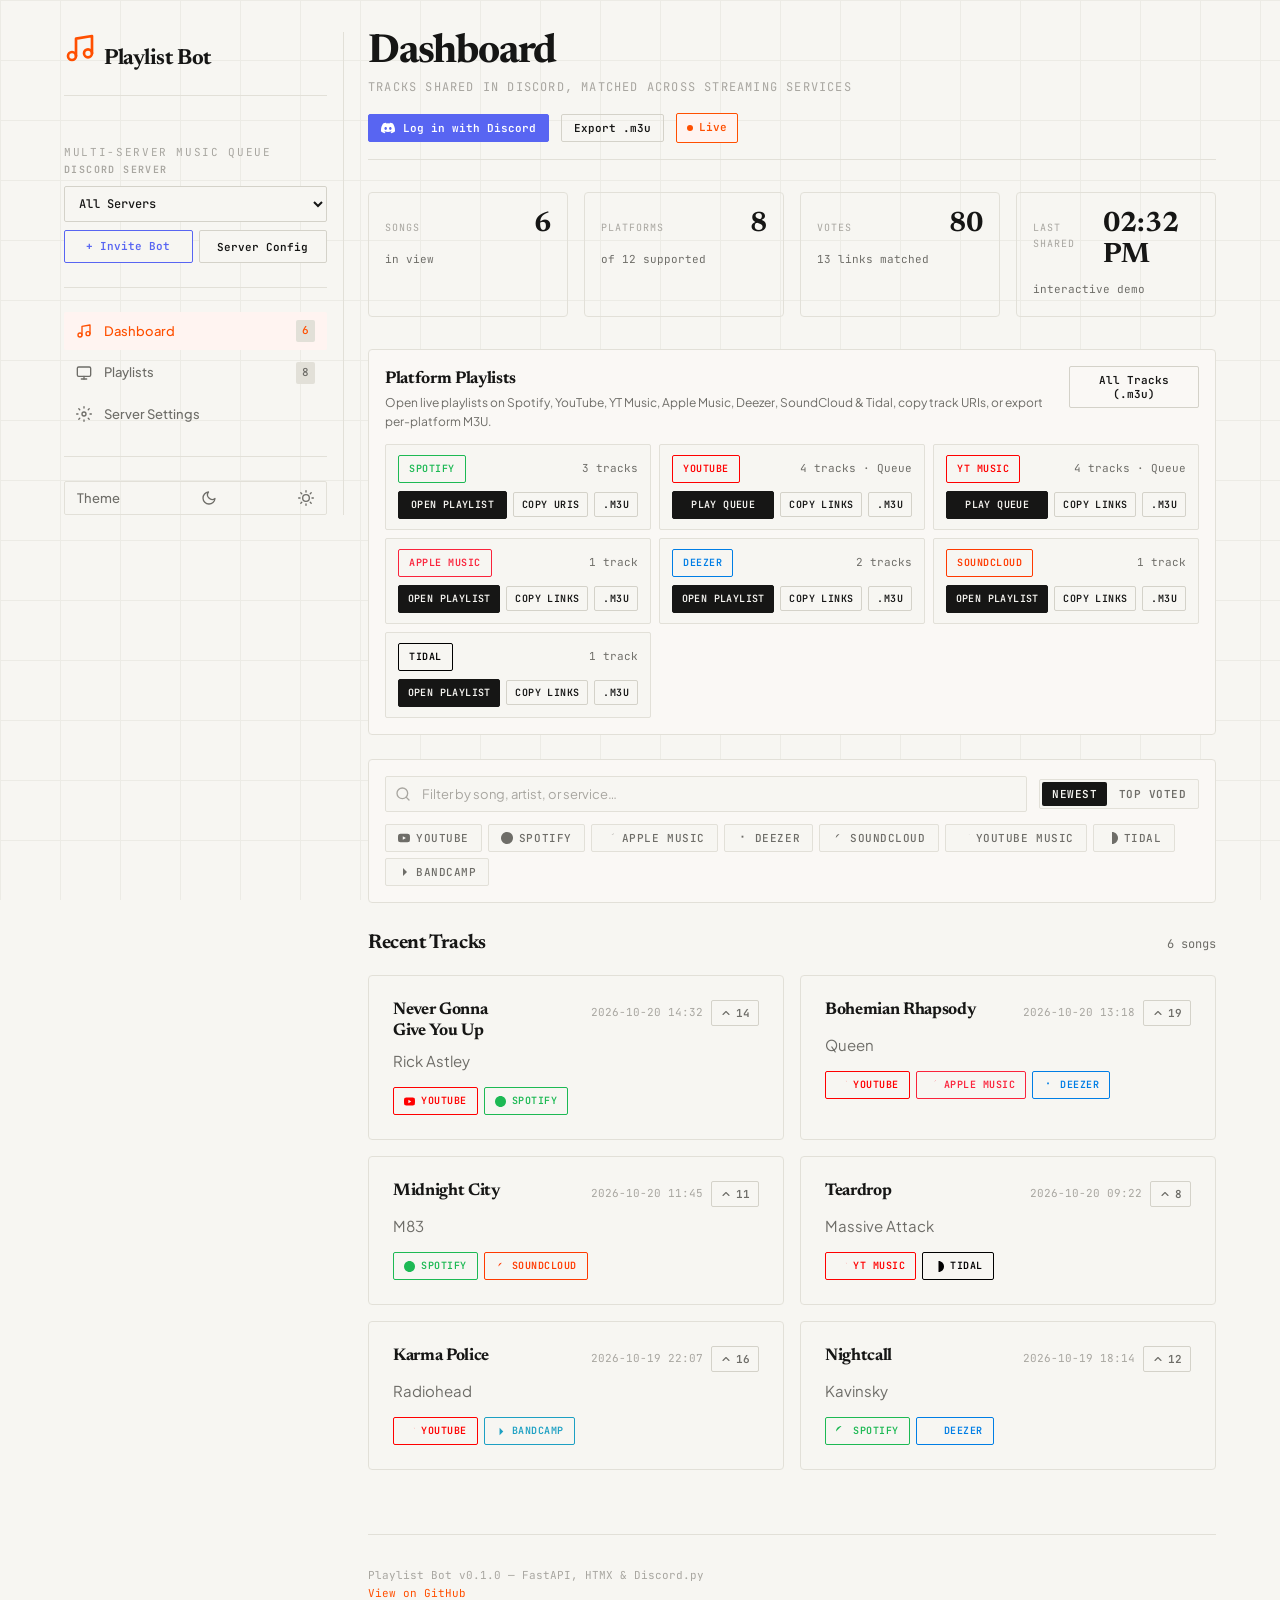
==== commit df1b1bee: "Add platform playlists, server access checks, and playlist editing (#12, #13)" ====
--- a/demo/index.html
+++ b/demo/index.html
@@ -157,6 +157,95 @@
         </div>
       </div>
 
+      <section class="playlists-strip" id="playlists-strip" aria-labelledby="playlists-heading">
+        <div class="playlists-strip-head">
+          <div>
+            <h2 id="playlists-heading" class="playlists-strip-title">Platform Playlists</h2>
+            <p class="playlists-strip-sub">Open live playlists on Spotify, YouTube, YT Music, Apple Music, Deezer, SoundCloud &amp; Tidal, copy track URIs, or export per-platform M3U.</p>
+          </div>
+          <button type="button" class="export-btn" onclick="exportDemoM3U()">All Tracks (.m3u)</button>
+        </div>
+        <div class="playlists-strip-grid" id="playlists-strip-grid">
+          <div class="playlist-pill-card" data-platform="spotify">
+            <div class="playlist-pill-top">
+              <span class="platform-badge spotify">Spotify</span>
+              <span class="playlist-pill-meta" id="pl-count-spotify">3 tracks</span>
+            </div>
+            <div class="playlist-pill-actions">
+              <a href="https://open.spotify.com/track/4cOdK2wGLETKBW3PvgPWqT" target="_blank" rel="noopener" class="playlist-open-btn" id="pl-open-spotify">Open Playlist</a>
+              <button type="button" class="playlist-copy-btn" onclick="copyPlatformTracks('spotify', this)">Copy URIs</button>
+              <button type="button" class="playlist-m3u-link" onclick="exportDemoM3U('spotify')">.m3u</button>
+            </div>
+          </div>
+          <div class="playlist-pill-card" data-platform="youtube">
+            <div class="playlist-pill-top">
+              <span class="platform-badge youtube">YouTube</span>
+              <span class="playlist-pill-meta" id="pl-count-youtube">4 tracks · Queue</span>
+            </div>
+            <div class="playlist-pill-actions">
+              <a href="https://www.youtube.com/watch_videos?video_ids=dQw4w9WgXcQ,fJ9rUzIMcZQ,u7K72X4eo_s,1uYWYWPc9HU" target="_blank" rel="noopener" class="playlist-open-btn" id="pl-open-youtube">Play Queue</a>
+              <button type="button" class="playlist-copy-btn" onclick="copyPlatformTracks('youtube', this)">Copy Links</button>
+              <button type="button" class="playlist-m3u-link" onclick="exportDemoM3U('youtube')">.m3u</button>
+            </div>
+          </div>
+          <div class="playlist-pill-card" data-platform="youtube_music">
+            <div class="playlist-pill-top">
+              <span class="platform-badge youtube_music">YT Music</span>
+              <span class="playlist-pill-meta" id="pl-count-youtube_music">4 tracks · Queue</span>
+            </div>
+            <div class="playlist-pill-actions">
+              <a href="https://www.youtube.com/watch_videos?video_ids=dQw4w9WgXcQ,fJ9rUzIMcZQ,u7K72X4eo_s,1uYWYWPc9HU" target="_blank" rel="noopener" class="playlist-open-btn" id="pl-open-youtube_music">Play Queue</a>
+              <button type="button" class="playlist-copy-btn" onclick="copyPlatformTracks('youtube_music', this)">Copy Links</button>
+              <button type="button" class="playlist-m3u-link" onclick="exportDemoM3U('youtube_music')">.m3u</button>
+            </div>
+          </div>
+          <div class="playlist-pill-card" data-platform="apple_music">
+            <div class="playlist-pill-top">
+              <span class="platform-badge apple_music">Apple Music</span>
+              <span class="playlist-pill-meta" id="pl-count-apple_music">1 track</span>
+            </div>
+            <div class="playlist-pill-actions">
+              <a href="https://music.apple.com/us/song/bohemian-rhapsody/1440806723" target="_blank" rel="noopener" class="playlist-open-btn" id="pl-open-apple_music">Open Playlist</a>
+              <button type="button" class="playlist-copy-btn" onclick="copyPlatformTracks('apple_music', this)">Copy Links</button>
+              <button type="button" class="playlist-m3u-link" onclick="exportDemoM3U('apple_music')">.m3u</button>
+            </div>
+          </div>
+          <div class="playlist-pill-card" data-platform="deezer">
+            <div class="playlist-pill-top">
+              <span class="platform-badge deezer">Deezer</span>
+              <span class="playlist-pill-meta" id="pl-count-deezer">1 track</span>
+            </div>
+            <div class="playlist-pill-actions">
+              <a href="https://www.deezer.com/track/3135556" target="_blank" rel="noopener" class="playlist-open-btn" id="pl-open-deezer">Open Playlist</a>
+              <button type="button" class="playlist-copy-btn" onclick="copyPlatformTracks('deezer', this)">Copy Links</button>
+              <button type="button" class="playlist-m3u-link" onclick="exportDemoM3U('deezer')">.m3u</button>
+            </div>
+          </div>
+          <div class="playlist-pill-card" data-platform="soundcloud">
+            <div class="playlist-pill-top">
+              <span class="platform-badge soundcloud">SoundCloud</span>
+              <span class="playlist-pill-meta" id="pl-count-soundcloud">2 tracks</span>
+            </div>
+            <div class="playlist-pill-actions">
+              <a href="https://soundcloud.com/m83/midnight-city" target="_blank" rel="noopener" class="playlist-open-btn" id="pl-open-soundcloud">Open Playlist</a>
+              <button type="button" class="playlist-copy-btn" onclick="copyPlatformTracks('soundcloud', this)">Copy Links</button>
+              <button type="button" class="playlist-m3u-link" onclick="exportDemoM3U('soundcloud')">.m3u</button>
+            </div>
+          </div>
+          <div class="playlist-pill-card" data-platform="tidal">
+            <div class="playlist-pill-top">
+              <span class="platform-badge tidal">Tidal</span>
+              <span class="playlist-pill-meta" id="pl-count-tidal">1 track</span>
+            </div>
+            <div class="playlist-pill-actions">
+              <a href="https://tidal.com/browse/track/584514" target="_blank" rel="noopener" class="playlist-open-btn" id="pl-open-tidal">Open Playlist</a>
+              <button type="button" class="playlist-copy-btn" onclick="copyPlatformTracks('tidal', this)">Copy Links</button>
+              <button type="button" class="playlist-m3u-link" onclick="exportDemoM3U('tidal')">.m3u</button>
+            </div>
+          </div>
+        </div>
+      </section>
+
       <div class="toolbar" role="search" aria-label="Filter songs">
         <div class="search-wrapper">
           <svg class="search-icon" viewBox="0 0 24 24" fill="none" stroke="currentColor" stroke-width="2" stroke-linecap="round" stroke-linejoin="round" aria-hidden="true">
@@ -612,13 +701,19 @@
       cards.forEach(c => grid.appendChild(c));
     }
 
-    function exportDemoM3u() {
+    function exportDemoM3U(platform) {
       const cards = document.querySelectorAll('#songs-grid .song-card:not([style*="display: none"])');
       const lines = ['#EXTM3U', '#PLAYLIST:Discord Playlist'];
       cards.forEach(card => {
         const title = card.querySelector('.song-title')?.textContent.trim() || 'Unknown';
         const artist = card.querySelector('.song-artist')?.textContent.trim() || 'Unknown';
-        const link = card.querySelector('.platform-badge')?.getAttribute('href') || '';
+        let badge = card.querySelector('.platform-badge');
+        if (platform) {
+          badge = card.querySelector(`.platform-badge[data-platform="${platform}"]`);
+          if (!badge) return;
+        }
+        const link = badge?.getAttribute('href') || '';
+        if (!link) return;
         lines.push(`#EXTINF:-1,${artist} - ${title}`);
         lines.push(link);
       });
@@ -626,10 +721,11 @@
       const url = URL.createObjectURL(blob);
       const a = document.createElement('a');
       a.href = url;
-      a.download = 'playlist.m3u';
+      a.download = platform ? `playlist-${platform}.m3u` : 'playlist.m3u';
       a.click();
       URL.revokeObjectURL(url);
     }
+    const exportDemoM3u = exportDemoM3U;
 
     function updateStats() {
       const visibleCards = document.querySelectorAll('#songs-grid .song-card:not([style*="display: none"])');
@@ -770,10 +866,67 @@
       updateEmptyState();
     }
 
+    let cachedPlatformPlaylists = {};
+
+    function updatePlaylistsFromDom() {
+      const byPlat = {};
+      const ytIds = [];
+      document.querySelectorAll('#songs-grid .song-card:not([style*="display: none"]) .platform-badge').forEach(a => {
+        const raw = a.dataset.platform || '';
+        const plat = raw === 'sound_cloud' ? 'soundcloud' : raw;
+        const href = a.getAttribute('href') || '';
+        if (!byPlat[plat]) byPlat[plat] = [];
+        if (href && !byPlat[plat].includes(href)) byPlat[plat].push(href);
+        if (plat === 'youtube' || plat === 'youtube_music') {
+          const m = href.match(/(?:v=|youtu\.be\/)([A-Za-z0-9_-]{11})/);
+          if (m && !ytIds.includes(m[1])) ytIds.push(m[1]);
+        }
+      });
+      ['spotify', 'youtube', 'youtube_music', 'apple_music', 'deezer', 'soundcloud', 'tidal'].forEach(plat => {
+        const urls = (plat === 'youtube' || plat === 'youtube_music')
+          ? Array.from(new Set([...(byPlat.youtube || []), ...(byPlat.youtube_music || [])]))
+          : (byPlat[plat] || []);
+        const countEl = document.getElementById(`pl-count-${plat}`);
+        const openEl = document.getElementById(`pl-open-${plat}`);
+        const suffix = (plat === 'youtube' || plat === 'youtube_music') && ytIds.length > 0 ? ' · Queue' : '';
+        if (countEl) countEl.textContent = `${urls.length} track${urls.length === 1 ? '' : 's'}${suffix}`;
+        if (openEl) {
+          if ((plat === 'youtube' || plat === 'youtube_music') && ytIds.length > 0) {
+            openEl.href = `https://www.youtube.com/watch_videos?video_ids=${ytIds.slice(0, 50).join(',')}`;
+          } else if (urls.length > 0) {
+            openEl.href = urls[0];
+          }
+        }
+        cachedPlatformPlaylists[plat] = {
+          track_urls: urls,
+          track_uris: plat === 'spotify'
+            ? urls.map(u => {
+                const m = u.match(/\/track\/([A-Za-z0-9]{22})/);
+                return m ? `spotify:track:${m[1]}` : u;
+              })
+            : urls,
+        };
+      });
+    }
+
+    async function copyPlatformTracks(plat, btnEl) {
+      updatePlaylistsFromDom();
+      const info = cachedPlatformPlaylists[plat];
+      const list = info ? (info.track_uris || info.track_urls || []) : [];
+      if (!list.length) return;
+      try {
+        await navigator.clipboard.writeText(list.join('\n'));
+        const orig = btnEl.textContent;
+        btnEl.textContent = 'Copied!';
+        setTimeout(() => { btnEl.textContent = orig; }, 1400);
+      } catch (e) {}
+    }
+
     document.addEventListener('DOMContentLoaded', () => {
       syncDemoAuthUI();
       updatePlatformFilters();
       updateEmptyState();
+      updatePlaylistsFromDom();
     });
   </script>
 </body>
--- a/demo/style.css
+++ b/demo/style.css
@@ -769,6 +769,42 @@
   white-space: nowrap;
 }
 
+.song-admin-btn {
+  display: inline-flex;
+  align-items: center;
+  justify-content: center;
+  width: 26px;
+  height: 26px;
+  border: 1px solid var(--border);
+  border-radius: var(--radius-sm);
+  background-color: var(--bg);
+  color: var(--fg-muted);
+  font-family: var(--font-mono);
+  font-size: 11px;
+  cursor: pointer;
+  transition:
+    transform var(--fast) var(--ease-out),
+    border-color var(--fast) ease,
+    color var(--fast) ease,
+    background-color var(--fast) ease;
+}
+
+@media (hover: hover) and (pointer: fine) {
+  .song-admin-btn:hover {
+    border-color: var(--fg);
+    color: var(--fg);
+  }
+  .song-admin-btn.danger:hover {
+    border-color: var(--accent);
+    color: var(--accent);
+    background-color: var(--accent-subtle);
+  }
+}
+
+.song-admin-btn:active {
+  transform: scale(0.95);
+}
+
 /* Tactile vote button */
 .vote-btn {
   display: inline-flex;
@@ -1017,6 +1053,136 @@
   background: var(--border);
   border-radius: var(--radius-sm);
   color: var(--fg-muted);
+}
+
+/* Platform Playlists strip */
+.playlists-strip {
+  margin-bottom: var(--space-5);
+  padding: var(--space-4);
+  border: 1px solid var(--border);
+  border-radius: var(--radius-md);
+  background-color: var(--bg-elevated);
+}
+
+.playlists-strip-head {
+  display: flex;
+  align-items: flex-start;
+  justify-content: space-between;
+  gap: var(--space-3);
+  margin-bottom: var(--space-3);
+}
+
+.playlists-strip-title {
+  font-family: var(--font-display);
+  font-size: 1.0625rem;
+  font-weight: 700;
+  letter-spacing: -0.02em;
+  color: var(--fg);
+  text-wrap: balance;
+}
+
+.playlists-strip-sub {
+  font-size: 12px;
+  color: var(--fg-muted);
+  text-wrap: pretty;
+}
+
+.playlists-strip-grid {
+  display: grid;
+  grid-template-columns: repeat(auto-fill, minmax(220px, 1fr));
+  gap: 8px;
+}
+
+.playlist-pill-card {
+  display: flex;
+  flex-direction: column;
+  justify-content: space-between;
+  gap: 8px;
+  padding: 10px 12px;
+  border: 1px solid var(--border);
+  border-radius: var(--radius-sm);
+  background-color: var(--bg);
+  transition:
+    border-color var(--fast) ease,
+    background-color var(--fast) ease;
+}
+
+@media (hover: hover) and (pointer: fine) {
+  .playlist-pill-card:hover {
+    border-color: var(--border-strong);
+  }
+}
+
+.playlist-pill-top {
+  display: flex;
+  align-items: center;
+  justify-content: space-between;
+  gap: 8px;
+}
+
+.playlist-pill-meta {
+  font-family: var(--font-mono);
+  font-size: 11px;
+  font-variant-numeric: tabular-nums;
+  color: var(--fg-muted);
+}
+
+.playlist-pill-actions {
+  display: flex;
+  align-items: center;
+  gap: 6px;
+}
+
+.playlist-open-btn,
+.playlist-copy-btn,
+.playlist-m3u-link {
+  display: inline-flex;
+  align-items: center;
+  justify-content: center;
+  padding: 5px 8px;
+  border: 1px solid var(--border-strong);
+  border-radius: var(--radius-sm);
+  background-color: var(--bg);
+  color: var(--fg);
+  font-family: var(--font-mono);
+  font-size: 10px;
+  font-weight: 600;
+  text-transform: uppercase;
+  letter-spacing: 0.04em;
+  text-decoration: none;
+  cursor: pointer;
+  white-space: nowrap;
+  transition:
+    transform var(--fast) var(--ease-out),
+    border-color var(--fast) ease,
+    background-color var(--fast) ease,
+    color var(--fast) ease;
+}
+
+.playlist-open-btn {
+  flex: 1;
+  border-color: var(--fg);
+  background-color: var(--fg);
+  color: var(--bg);
+}
+
+@media (hover: hover) and (pointer: fine) {
+  .playlist-open-btn:hover {
+    border-color: var(--accent);
+    background-color: var(--accent);
+    color: #FFFFFF;
+  }
+  .playlist-copy-btn:hover,
+  .playlist-m3u-link:hover {
+    border-color: var(--accent);
+    color: var(--accent);
+  }
+}
+
+.playlist-open-btn:active,
+.playlist-copy-btn:active,
+.playlist-m3u-link:active {
+  transform: scale(0.97);
 }
 
 /* Server switcher & bot invite controls */
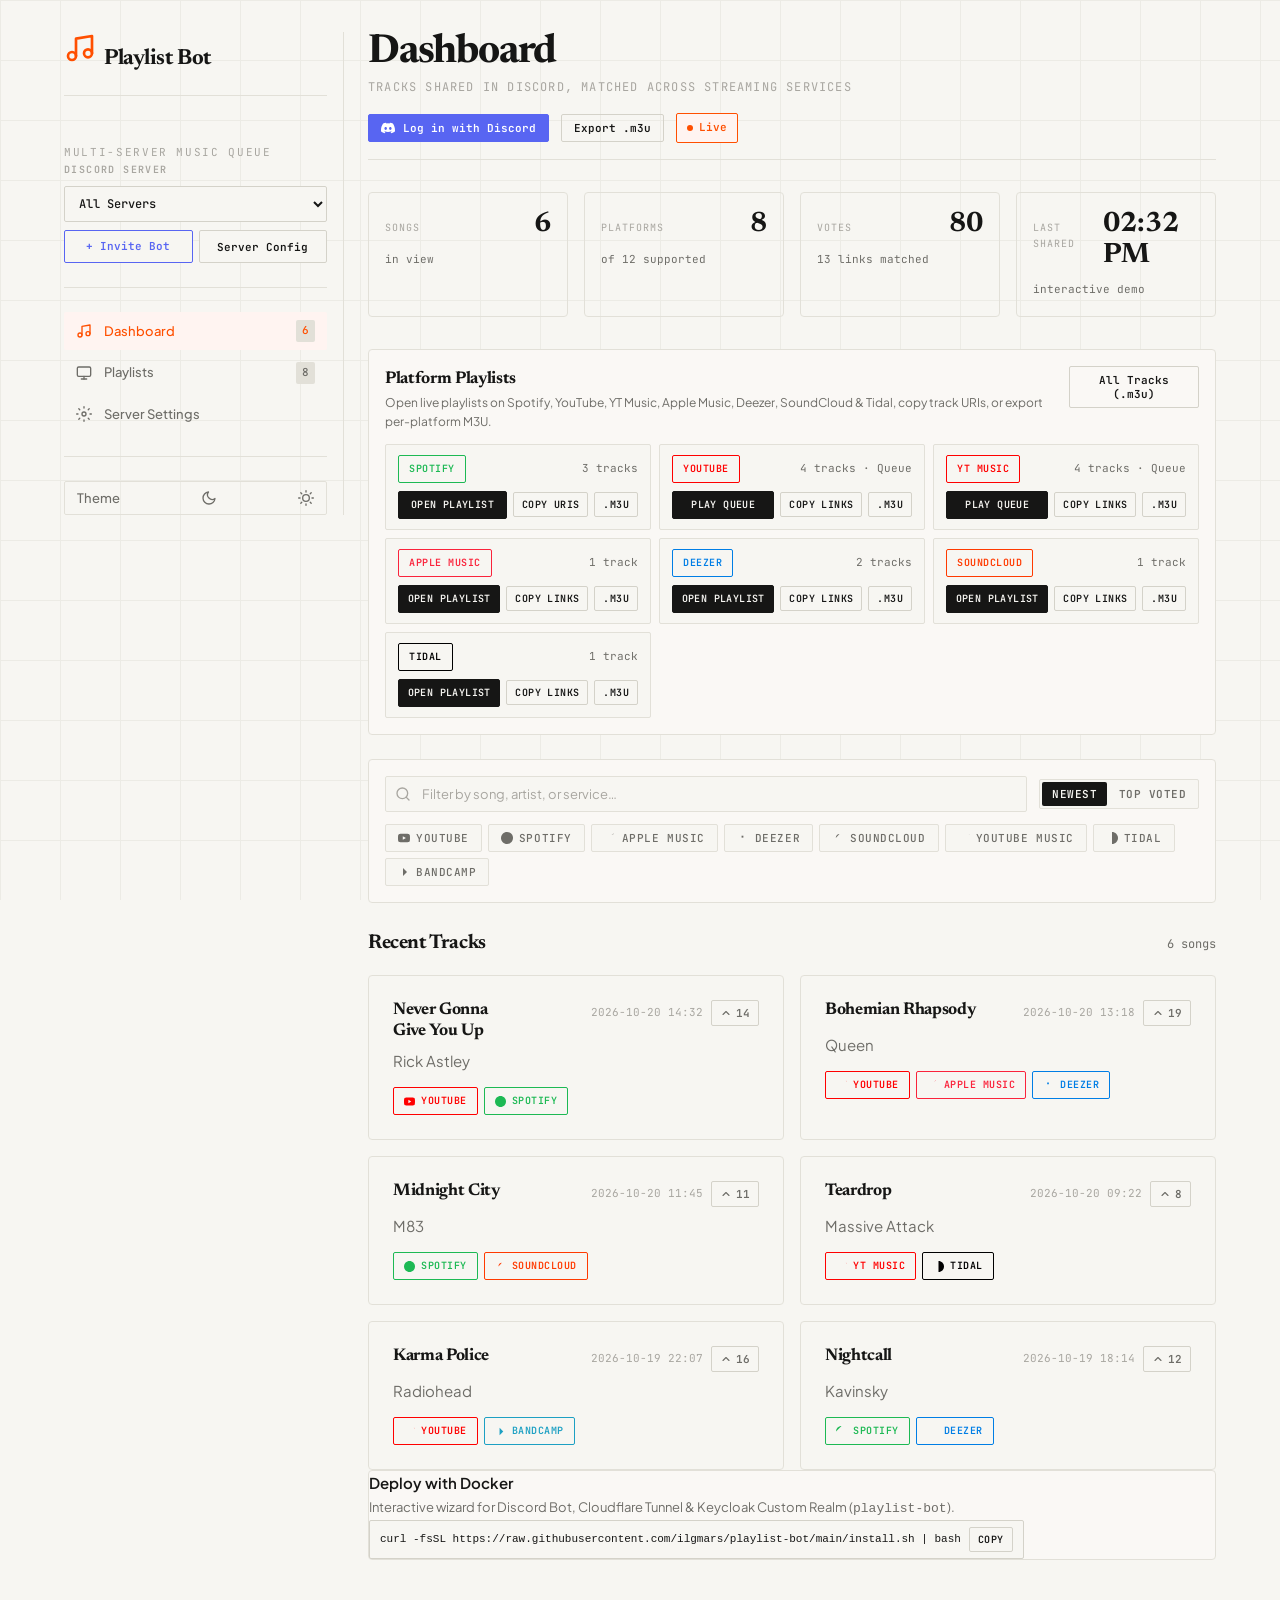
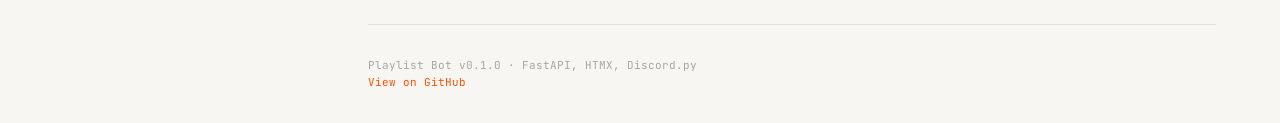
==== commit d68b38ec: "Add install.sh setup script and Keycloak OIDC support (#14)" ====
--- a/demo/index.html
+++ b/demo/index.html
@@ -447,8 +447,19 @@
         </div>
       </section>
 
+      <section class="deploy-strip" aria-labelledby="deploy-heading">
+        <div class="deploy-strip-left">
+          <h3 id="deploy-heading" class="deploy-strip-title">Deploy with Docker</h3>
+          <p class="deploy-strip-sub">Interactive wizard for Discord Bot, Cloudflare Tunnel &amp; Keycloak Custom Realm (<code>playlist-bot</code>).</p>
+        </div>
+        <div class="deploy-cmd-box">
+          <code id="install-curl-cmd">curl -fsSL https://raw.githubusercontent.com/ilgmars/playlist-bot/main/install.sh | bash</code>
+          <button type="button" class="playlist-copy-btn" onclick="navigator.clipboard?.writeText(document.getElementById('install-curl-cmd').textContent); this.textContent='Copied!'; setTimeout(() => this.textContent='Copy', 1400)">Copy</button>
+        </div>
+      </section>
+
       <footer class="footer">
-        <p>Playlist Bot v0.1.0 — FastAPI, HTMX & Discord.py</p>
+        <p>Playlist Bot v0.1.0 · FastAPI, HTMX, Discord.py</p>
         <p><a href="https://github.com/ilgmars/playlist-bot" target="_blank" rel="noopener">View on GitHub</a></p>
       </footer>
     </main>
--- a/demo/style.css
+++ b/demo/style.css
@@ -1,9 +1,7 @@
-/* Playlist Bot — Editorial Utility
-   Palette: Warm off-white #F7F6F2, Charcoal #161615, Stone #6E6D68, Accent #FF4F00 (International Orange)
-*/
+/* Playlist Bot styles */
 
 :root {
-  /* Color system — warm editorial */
+  /* Colors */
   --bg: #F7F6F2;
   --bg-elevated: #FAF8F5;
   --fg: #161615;
@@ -39,23 +37,23 @@
   --sidebar-w: 280px;
   --max-w: 1200px;
 
-  /* Corners — sharp, tactile */
+  /* Radius */
   --radius-sm: 2px;
   --radius-md: 4px;
   --radius-lg: 6px;
 
-  /* Easing tokens — Emil Kowalski strong custom curves */
+  /* Transitions */
   --ease-out: cubic-bezier(0.23, 1, 0.32, 1);
   --ease-in-out: cubic-bezier(0.77, 0, 0.175, 1);
   --ease-drawer: cubic-bezier(0.32, 0.72, 0, 1);
   --fast: 160ms;
   --normal: 200ms;
 
-  /* Shadows — none, use crisp borders */
+  /* Shadows */
   --shadow-none: none;
 }
 
-/* Dark mode — warm carbon, not pure black */
+/* Dark theme */
 [data-theme="dark"] {
   --bg: #111315;
   --bg-elevated: #181A1D;
@@ -87,7 +85,7 @@
   font-feature-settings: "cv02", "cv03", "cv04", "cv11";
 }
 
-/* Exposed grid — hairline dividers */
+/* Grid overlay */
 .grid-overlay {
   position: fixed;
   inset: 0;
@@ -102,7 +100,7 @@
 
 [data-theme="dark"] .grid-overlay { opacity: 0.3; }
 
-/* Focus visible — accessible and restrained */
+/* Focus ring */
 *:focus-visible {
   outline: 2px solid var(--focus);
   outline-offset: 2px;
@@ -115,7 +113,7 @@
 ::-webkit-scrollbar-thumb { background: var(--border-strong); border-radius: 2px; border: none; }
 ::-webkit-scrollbar-thumb:hover { background: var(--fg-muted); }
 
-/* Layout — asymmetric 12-col: sidebar + main */
+/* Layout */
 .dashboard {
   display: grid;
   grid-template-columns: var(--sidebar-w) 1fr;
@@ -130,7 +128,7 @@
   .dashboard { grid-template-columns: 1fr; }
 }
 
-/* Sidebar — sticky index */
+/* Sidebar */
 .sidebar {
   position: sticky;
   top: var(--space-6);
@@ -480,7 +478,7 @@
 
 @keyframes pulse { 0%, 100% { opacity: 1; } 50% { opacity: 0.4; } }
 
-/* Stats bar — horizontal cards */
+/* Stats bar */
 .stats {
   display: grid;
   grid-template-columns: repeat(auto-fit, minmax(180px, 1fr));
@@ -531,7 +529,7 @@
   color: var(--fg-muted);
 }
 
-/* Toolbar — search + sort + platform filters */
+/* Toolbar */
 .toolbar {
   display: flex;
   align-items: center;
@@ -687,7 +685,7 @@
   font-variant-numeric: tabular-nums;
 }
 
-/* Song grid — responsive */
+/* Song grid */
 .songs-grid {
   display: grid;
   grid-template-columns: repeat(auto-fill, minmax(300px, 1fr));
@@ -698,7 +696,7 @@
   .songs-grid { grid-template-columns: 1fr; }
 }
 
-/* Song card — tactile, bordered */
+/* Song card */
 .song-card {
   padding: var(--space-5);
   border: 1px solid var(--border);
@@ -805,7 +803,7 @@
   transform: scale(0.95);
 }
 
-/* Tactile vote button */
+/* Vote button */
 .vote-btn {
   display: inline-flex;
   align-items: center;
@@ -876,7 +874,7 @@
   line-height: 1.4;
 }
 
-/* Platform badges — branded colors, sharp */
+/* Platform badges */
 .song-platforms {
   display: flex;
   flex-wrap: wrap;
@@ -1286,7 +1284,7 @@
   transform: scale(0.97);
 }
 
-/* Slide-over configuration drawer (Emil Kowalski --ease-drawer curve) */
+/* Server configuration drawer */
 .drawer-backdrop {
   position: fixed;
   inset: 0;
@@ -1679,7 +1677,78 @@
   transform: scale(0.97);
 }
 
-/* Reduced motion — remove transform motion, preserve subtle opacity/color transitions */
+/* Keycloak button & deploy bar */
+.keycloak-login-btn {
+  display: inline-flex;
+  align-items: center;
+  gap: 6px;
+  padding: 6px 12px;
+  border: 1px solid var(--border-strong);
+  border-radius: var(--radius-sm);
+  background-color: var(--bg-elevated);
+  color: var(--fg);
+  font-family: var(--font-mono);
+  font-size: 11px;
+  font-weight: 600;
+  text-decoration: none;
+  transition:
+    transform var(--fast) var(--ease-out),
+    border-color var(--fast) ease,
+    background-color var(--fast) ease;
+}
+
+@media (hover: hover) and (pointer: fine) {
+  .keycloak-login-btn:hover {
+    border-color: var(--accent);
+    color: var(--accent);
+  }
+}
+
+.keycloak-login-btn:active {
+  transform: scale(0.97);
+}
+
+.deploy-strip {
+  display: flex;
+  align-items: center;
+  justify-content: space-between;
+  gap: var(--space-md);
+  flex-wrap: wrap;
+  margin-top: var(--space-lg);
+  padding: var(--space-md) var(--space-lg);
+  border: 1px solid var(--border);
+  border-radius: var(--radius-md);
+  background-color: var(--bg-elevated);
+}
+
+.deploy-strip-title {
+  font-family: var(--font-ui);
+  font-size: 0.9375rem;
+  font-weight: 600;
+  color: var(--fg);
+}
+
+.deploy-strip-sub {
+  font-size: 0.8125rem;
+  color: var(--fg-muted);
+  margin-top: 2px;
+}
+
+.deploy-cmd-box {
+  display: flex;
+  align-items: center;
+  gap: 8px;
+  padding: 6px 10px;
+  border: 1px solid var(--border-strong);
+  border-radius: var(--radius-sm);
+  background-color: var(--bg);
+  font-family: var(--font-mono);
+  font-size: 11px;
+  color: var(--fg);
+  overflow-x: auto;
+}
+
+/* Reduced motion */
 @media (prefers-reduced-motion: reduce) {
   .song-card,
   .auth-toast,
